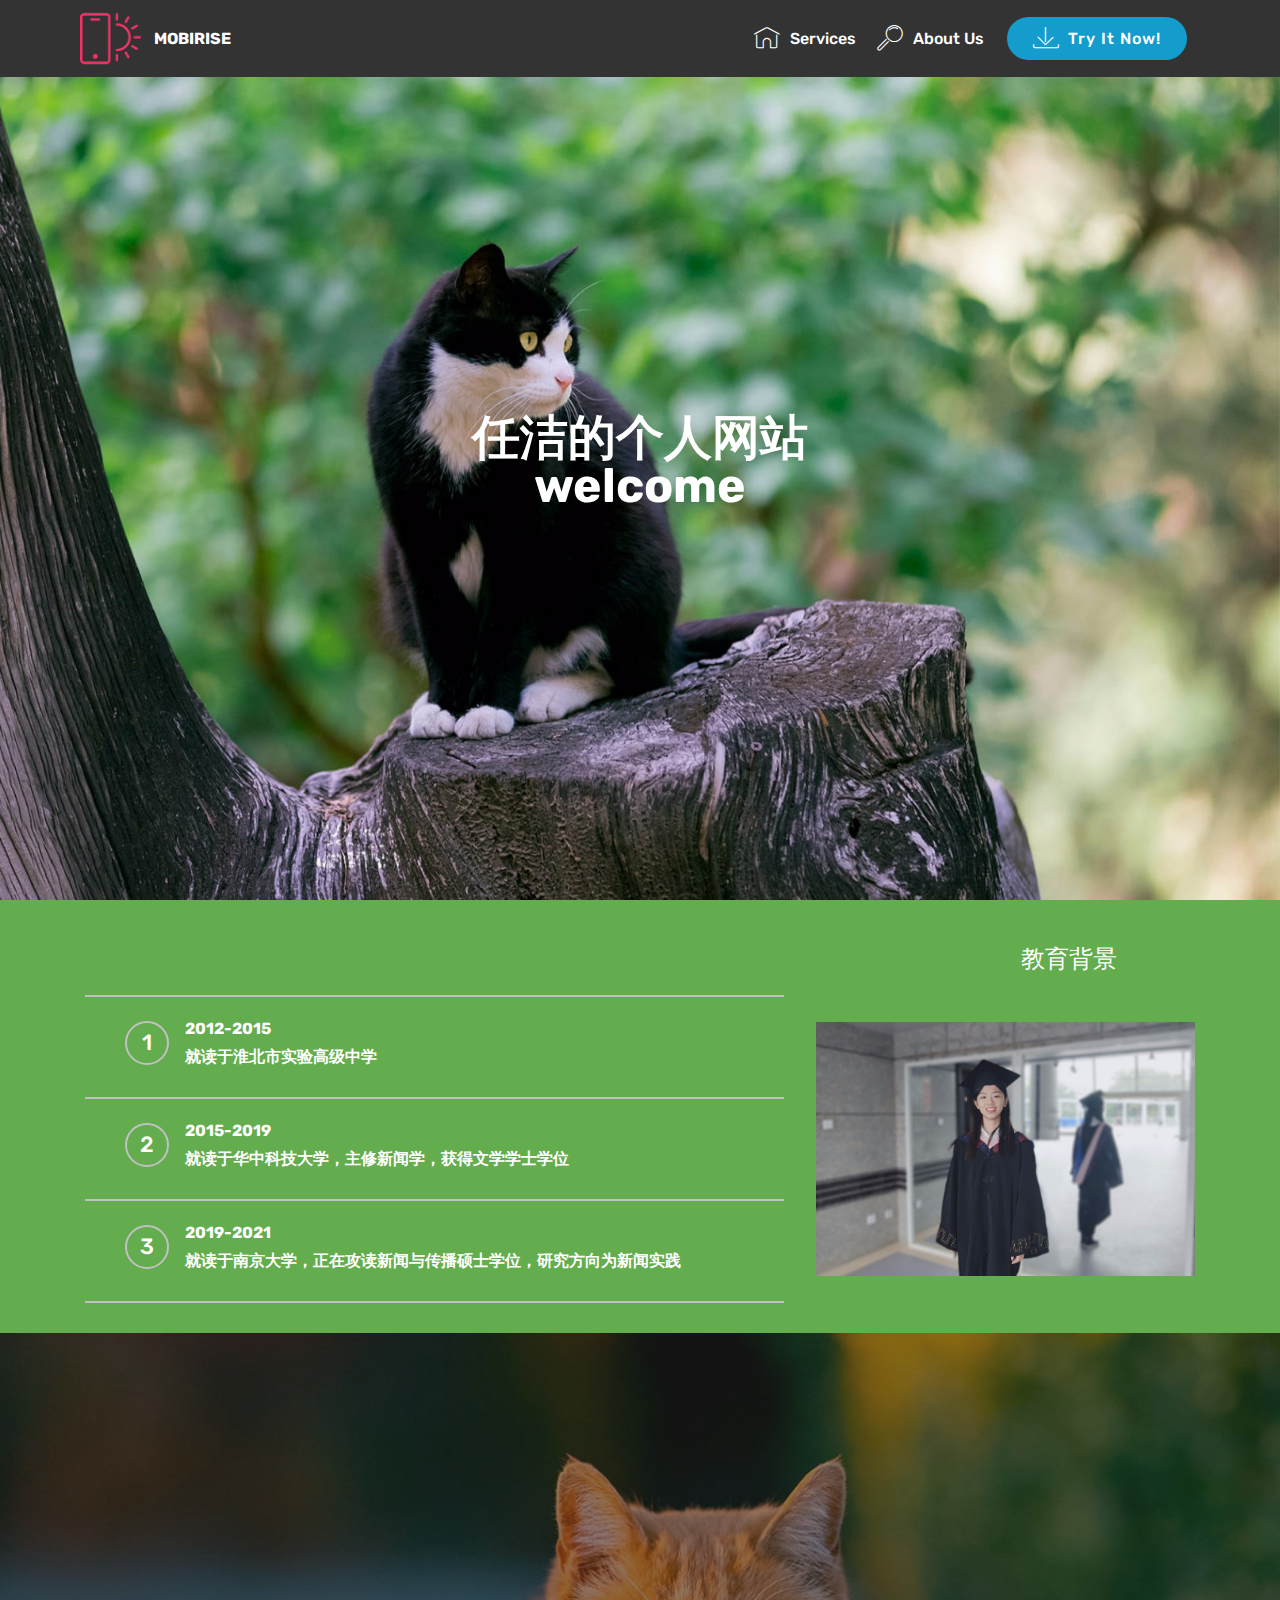
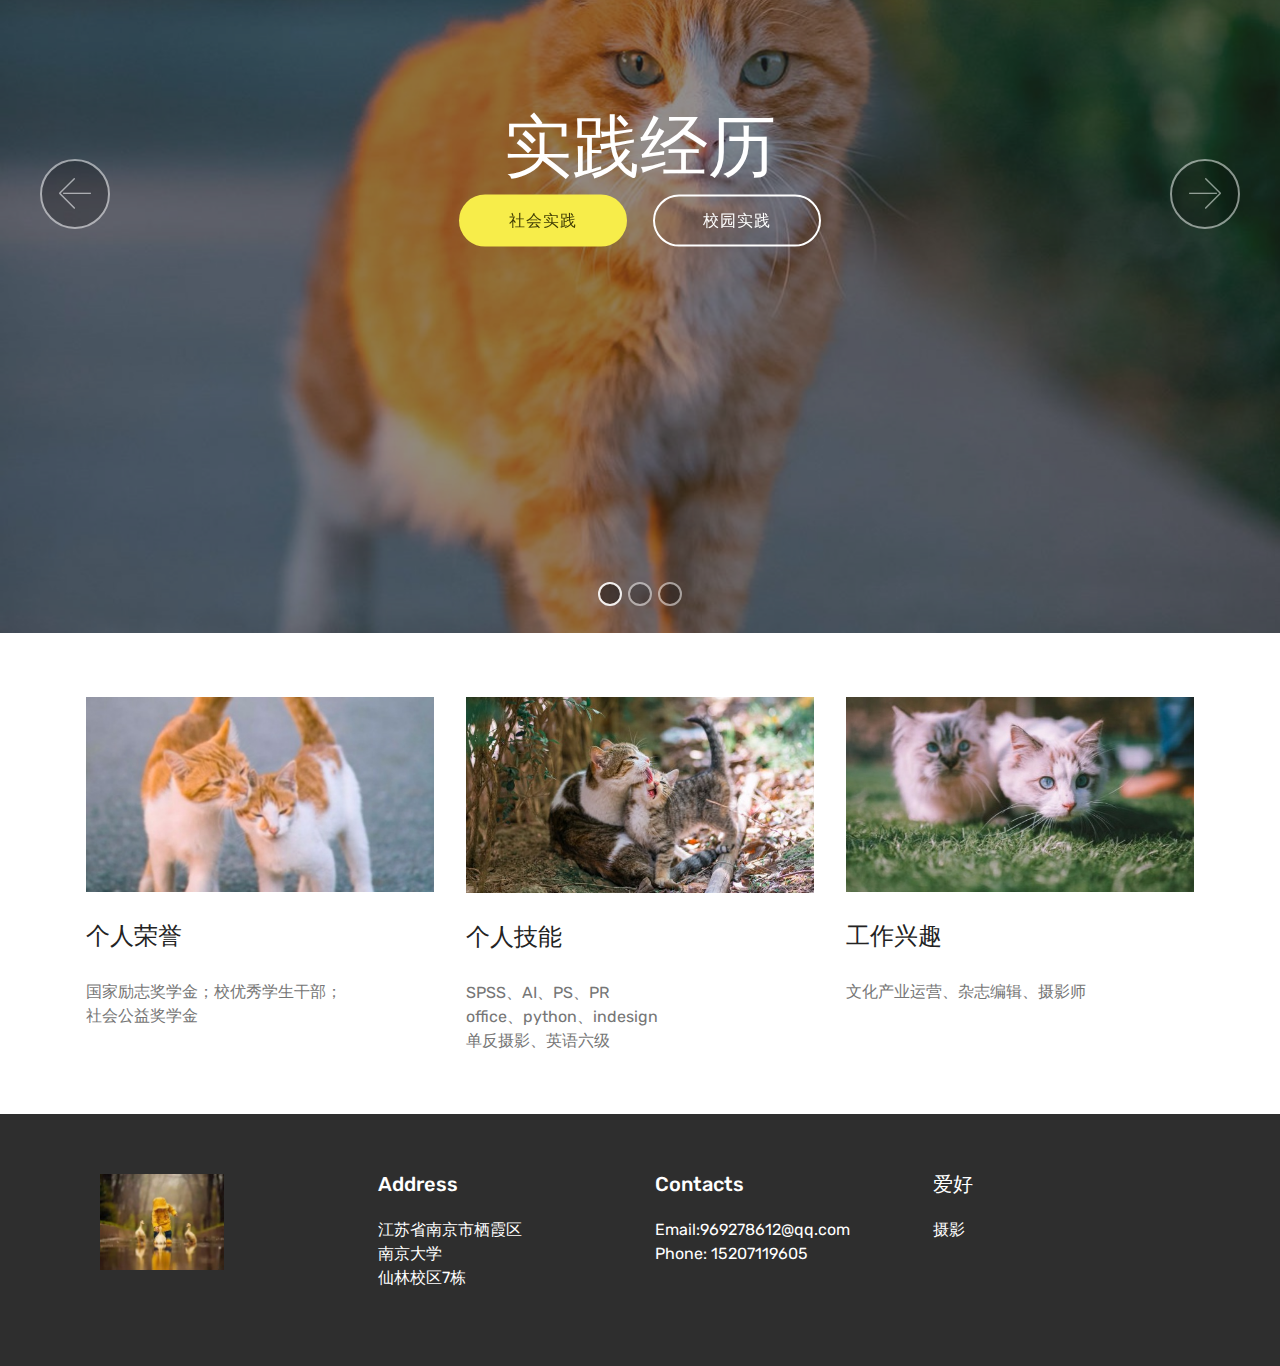
==== index.html @ 3ff12ca8 "create github pages" ====
<!DOCTYPE html>
<html  >
<head>
  <!-- Site made with Mobirise Website Builder v4.10.15, https://mobirise.com -->
  <meta charset="UTF-8">
  <meta http-equiv="X-UA-Compatible" content="IE=edge">
  <meta name="generator" content="Mobirise v4.10.15, mobirise.com">
  <meta name="viewport" content="width=device-width, initial-scale=1, minimum-scale=1">
  <link rel="shortcut icon" href="assets/images/logo2.png" type="image/x-icon">
  <meta name="description" content="">
  
  <title>Home</title>
  <link rel="stylesheet" href="assets/web/assets/mobirise-icons/mobirise-icons.css">
  <link rel="stylesheet" href="assets/bootstrap/css/bootstrap.min.css">
  <link rel="stylesheet" href="assets/bootstrap/css/bootstrap-grid.min.css">
  <link rel="stylesheet" href="assets/bootstrap/css/bootstrap-reboot.min.css">
  <link rel="stylesheet" href="assets/socicon/css/styles.css">
  <link rel="stylesheet" href="assets/dropdown/css/style.css">
  <link rel="stylesheet" href="assets/tether/tether.min.css">
  <link rel="stylesheet" href="assets/theme/css/style.css">
  <link rel="preload" as="style" href="assets/mobirise/css/mbr-additional.css"><link rel="stylesheet" href="assets/mobirise/css/mbr-additional.css" type="text/css">
  
  
  
</head>
<body>
  <section class="menu cid-qTkzRZLJNu" once="menu" id="menu1-0">

    

    <nav class="navbar navbar-expand beta-menu navbar-dropdown align-items-center navbar-fixed-top navbar-toggleable-sm">
        <button class="navbar-toggler navbar-toggler-right" type="button" data-toggle="collapse" data-target="#navbarSupportedContent" aria-controls="navbarSupportedContent" aria-expanded="false" aria-label="Toggle navigation">
            <div class="hamburger">
                <span></span>
                <span></span>
                <span></span>
                <span></span>
            </div>
        </button>
        <div class="menu-logo">
            <div class="navbar-brand">
                <span class="navbar-logo">
                    <a href="https://mobirise.com">
                         <img src="assets/images/logo2.png" alt="Mobirise" style="height: 3.8rem;">
                    </a>
                </span>
                <span class="navbar-caption-wrap">
                    <a class="navbar-caption text-white display-4" href="https://mobirise.com">
                        MOBIRISE
                    </a>
                </span>
            </div>
        </div>
        <div class="collapse navbar-collapse" id="navbarSupportedContent">
            <ul class="navbar-nav nav-dropdown" data-app-modern-menu="true">
                <li class="nav-item">
                    <a class="nav-link link text-white display-4" href="https://mobirise.com">
                        <span class="mbri-home mbr-iconfont mbr-iconfont-btn"></span>
                        Services
                    </a>
                </li>
                <li class="nav-item">
                    <a class="nav-link link text-white display-4" href="https://mobirise.com">
                        <span class="mbri-search mbr-iconfont mbr-iconfont-btn"></span>
                        About Us
                    </a>
                </li>
            </ul>
            <div class="navbar-buttons mbr-section-btn">
                <a class="btn btn-sm btn-primary display-4" href="https://mobirise.com">
                    <span class="mbri-save mbr-iconfont mbr-iconfont-btn "></span>
                    Try It Now!
                </a>
            </div>
        </div>
    </nav>
</section>

<section class="engine"><a href="https://mobirise.info/g">build your own website for free</a></section><section class="cid-qTkA127IK8 mbr-fullscreen mbr-parallax-background" id="header2-1">

    

    

    <div class="container align-center">
        <div class="row justify-content-md-center">
            <div class="mbr-white col-md-10">
                <h1 class="mbr-section-title mbr-bold pb-3 mbr-fonts-style display-2"><br>任洁的个人网站<br>welcome</h1>
                
                
                
            </div>
        </div>
    </div>
    
</section>

<section class="counters4 counters cid-rEnRTvcFSS" id="counters4-4">

    

    

    <div class="container pt-4 mt-2">
        <h2 class="mbr-section-title pb-3 align-center mbr-fonts-style display-5">&nbsp; &nbsp; &nbsp; &nbsp; &nbsp; &nbsp; &nbsp; &nbsp; &nbsp; &nbsp; &nbsp; &nbsp; &nbsp; &nbsp; &nbsp; &nbsp; &nbsp; &nbsp; &nbsp; &nbsp; &nbsp; &nbsp; &nbsp; &nbsp; &nbsp; &nbsp; &nbsp; &nbsp; &nbsp; &nbsp; &nbsp; &nbsp; &nbsp; &nbsp; &nbsp; &nbsp; &nbsp; &nbsp; &nbsp; &nbsp; &nbsp; &nbsp; &nbsp; &nbsp; &nbsp; &nbsp; &nbsp; &nbsp; &nbsp; &nbsp; &nbsp; &nbsp; &nbsp; &nbsp; &nbsp; &nbsp; &nbsp; &nbsp; &nbsp; &nbsp; &nbsp; &nbsp; &nbsp; &nbsp; &nbsp; &nbsp; &nbsp; &nbsp; &nbsp; &nbsp; &nbsp; &nbsp; &nbsp; &nbsp; &nbsp; &nbsp; &nbsp; &nbsp; 教育背景</h2>
        
        <div class="media-container-row">
            <div class="media-block m-auto" style="width: 37%;">
                <div class="mbr-figure">
                    <img src="assets/images/21-mh1561006282373-1024x768.jpeg" alt="" title="">
                </div>
            </div>
            <div class="cards-block">
                <div class="cards-container">
                    <div class="card px-3 align-left col-12">
                        <div class="panel-item p-4 d-flex align-items-start">
                            <div class="card-img pr-3">
                                <h3 class="img-text d-flex align-items-center justify-content-center">
                                    1
                                </h3>
                            </div>
                            <div class="card-text">
                                <h4 class="mbr-content-title mbr-bold mbr-fonts-style display-7">2012-2015</h4>
                                <p class="mbr-content-text mbr-fonts-style display-7"><strong>就读于淮北市实验高级中学</strong></p>
                            </div>
                        </div>
                    </div>
                    <div class="card px-3 align-left col-12">
                        <div class="panel-item p-4 d-flex align-items-start">
                            <div class="card-img pr-3">
                                <h3 class="img-text d-flex align-items-center justify-content-center">
                                    2
                                </h3>
                            </div>
                            <div class="card-text">
                                <h4 class="mbr-content-title mbr-bold mbr-fonts-style display-7">2015-2019</h4>
                                <p class="mbr-content-text mbr-fonts-style display-7"><strong>
                                    就读于华中科技大学，主修新闻学，获得文学学士学位</strong></p>
                            </div>
                        </div>
                    </div>
                    <div class="card px-3 align-left col-12">
                        <div class="panel-item p-4 d-flex align-items-start">
                            <div class="card-img pr-3">
                                <h3 class="img-text d-flex align-items-center justify-content-center">
                                    3
                                </h3>
                            </div>
                            <div class="card-text">
                                <h4 class="mbr-content-title mbr-bold mbr-fonts-style display-7">2019-2021</h4>
                                <p class="mbr-content-text mbr-fonts-style display-7"><strong>
                                        就读于南京大学，正在攻读新闻与传播硕士学位，研究方向为新闻实践</strong></p>
                            </div>
                        </div>
                    </div>
                    
                </div>
            </div>
        </div>
    </div>
</section>

<section class="carousel slide cid-rEnNmaTRHj" data-interval="false" id="slider1-3">

    

    <div class="full-screen"><div class="mbr-slider slide carousel" data-pause="true" data-keyboard="false" data-ride="false" data-interval="false"><ol class="carousel-indicators"><li data-app-prevent-settings="" data-target="#slider1-3" class=" active" data-slide-to="0"></li><li data-app-prevent-settings="" data-target="#slider1-3" data-slide-to="1"></li><li data-app-prevent-settings="" data-target="#slider1-3" data-slide-to="2"></li></ol><div class="carousel-inner" role="listbox"><div class="carousel-item slider-fullscreen-image active" data-bg-video-slide="false" style="background-image: url(assets/images/img-9ba51790e6d81f8f0d74e021c4001ad1-1280x1920.jpeg);"><div class="container container-slide"><div class="image_wrapper"><div class="mbr-overlay" style="opacity: 0.5; background-color: rgb(35, 35, 35);"></div><img src="assets/images/img-9ba51790e6d81f8f0d74e021c4001ad1-1280x1920.jpeg"><div class="carousel-caption justify-content-center"><div class="col-10 align-center"><h2 class="mbr-fonts-style display-1">实践经历</h2><div class="mbr-section-btn" buttons="0"> <a class="btn btn-success display-4" href="https://mobirise.com">社会实践</a> <a class="btn  btn-white-outline display-4" href="https://mobirise.com">校园实践</a></div></div></div></div></div></div><div class="carousel-item slider-fullscreen-image" data-bg-video-slide="false" style="background-image: url(assets/images/img-e0f1ccff5193c73cade671676b21ec85-1280x1920.jpeg);"><div class="container container-slide"><div class="image_wrapper"><div class="mbr-overlay" style="opacity: 0.3;"></div><img src="assets/images/img-e0f1ccff5193c73cade671676b21ec85-1280x1920.jpeg"><div class="carousel-caption justify-content-center"><div class="col-10 align-left"><h2 class="mbr-fonts-style display-2">社会实践<br><br></h2><p class="lead mbr-text mbr-fonts-style display-5">1.腾讯新闻 热点运营实习生
<br> 工作内容：新闻分发、编辑；微信看一看热点话题运营；微信搜一搜热词运营；热点新闻监控，与合作媒体对接新闻资讯<br><br>2.阿里巴巴 优酷内容运营实习生
<br>工作内容：淘宝号视频内容编辑、分发；支付宝生活号优酷会员内容运营&nbsp;<br><br>3.淮北电视台新闻栏目《直播淮北》实习记者
<br> 工作内容：民生类电视新闻采访、写作、剪辑</p></div></div></div></div></div><div class="carousel-item slider-fullscreen-image" data-bg-video-slide="false" style="background-image: url(assets/images/img-20190929-234305-1080x1149.jpeg);"><div class="container container-slide"><div class="image_wrapper"><div class="mbr-overlay"></div><img src="assets/images/img-20190929-234305-1080x1149.jpeg"><div class="carousel-caption justify-content-center"><div class="col-10 align-left"><h2 class="mbr-fonts-style display-2">校园实践<br><br></h2><p class="lead mbr-text mbr-fonts-style display-5">1.创立滋农春天协会
<br>对接校内志愿活动与乡村资源，组织乡村生态游活动，帮助贫困乡村进行农产品销售
<br>
<br>2.参加大学生创新创业项目
<br>申报创新项目《保健品销售策略及中老年人媒介素养之探讨》
<br>
<br>3.笛箫协会宣传部
<br>任部长一职，参与多场音乐会组织、策划、宣传；负责笛箫协会官方公众号、QQ号运营</p></div></div></div></div></div></div><a data-app-prevent-settings="" class="carousel-control carousel-control-prev" role="button" data-slide="prev" href="#slider1-3"><span aria-hidden="true" class="mbri-left mbr-iconfont"></span><span class="sr-only">Previous</span></a><a data-app-prevent-settings="" class="carousel-control carousel-control-next" role="button" data-slide="next" href="#slider1-3"><span aria-hidden="true" class="mbri-right mbr-iconfont"></span><span class="sr-only">Next</span></a></div></div>

</section>

<section class="services1 cid-rEnZLCrXdR" id="services1-7">
    <!---->
    
    <!---->
    <!--Overlay-->
    
    <!--Container-->
    <div class="container">
        <div class="row justify-content-center">
            <!--Titles-->
            <div class="title pb-5 col-12">
                
                
            </div>
            <!--Card-1-->
            <div class="card col-12 col-md-6 p-3 col-lg-4">
                <div class="card-wrapper">
                    <div class="card-img">
                        <img src="assets/images/1569727622896-4-696x1044.jpeg" alt="Mobirise" title="">
                    </div>
                    <div class="card-box">
                        <h4 class="card-title mbr-fonts-style display-5">
                            个人荣誉</h4>
                        <p class="mbr-text mbr-fonts-style display-7">
                            国家励志奖学金；校优秀学生干部；<br>社会公益奖学金</p>
                        <!--Btn-->
                        
                    </div>
                </div>
            </div>
            <!--Card-2-->
            <div class="card col-12 col-md-6 p-3 col-lg-4">
                <div class="card-wrapper">
                    <div class="card-img">
                        <img src="assets/images/img-788814ff1a86b74972c815ac529ef4ee-1-696x464.jpeg" alt="Mobirise" title="">
                    </div>
                    <div class="card-box">
                        <h4 class="card-title mbr-fonts-style display-5">
                            个人技能</h4>
                        <p class="mbr-text mbr-fonts-style display-7">
                            SPSS、AI、PS、PR&nbsp;<br>office、python、indesign<br>单反摄影、英语六级</p>
                        <!--Btn-->
                        
                    </div>
                </div>
            </div>
            <!--Card-3-->
            <div class="card col-12 col-md-6 p-3 col-lg-4 last-child">
                <div class="card-wrapper">
                    <div class="card-img">
                        <img src="assets/images/img-3bd8dca2eb2e4397e200da9d74c5fcba-1-696x464.jpeg" alt="Mobirise" title="">
                    </div>
                    <div class="card-box">
                        <h4 class="card-title mbr-fonts-style display-5">
                            工作兴趣</h4>
                        <p class="mbr-text mbr-fonts-style display-7">文化产业运营、杂志编辑、摄影师<br><br><br></p>
                        <!--Btn-->
                        
                    </div>
                </div>
            </div>
            <!--Card-4-->
            
        </div>
    </div>
</section>

<section class="cid-qTkAaeaxX5" id="footer1-2">

    

    

    <div class="container">
        <div class="media-container-row content text-white">
            <div class="col-12 col-md-3">
                <div class="media-wrap">
                    <a href="https://mobirise.com/">
                        <img src="assets/images/1570168401750-252x303.jpeg" alt="Mobirise" title="">
                    </a>
                </div>
            </div>
            <div class="col-12 col-md-3 mbr-fonts-style display-7">
                <h5 class="pb-3">
                    Address
                </h5>
                <p class="mbr-text">江苏省南京市栖霞区<br>南京大学<br>仙林校区7栋</p>
            </div>
            <div class="col-12 col-md-3 mbr-fonts-style display-7">
                <h5 class="pb-3">
                    Contacts
                </h5>
                <p class="mbr-text">
                    Email:969278612@qq.com
                    <br>Phone: 15207119605 &nbsp; &nbsp; &nbsp; &nbsp; &nbsp; &nbsp; &nbsp; &nbsp; &nbsp; &nbsp;<br><br></p>
            </div>
            <div class="col-12 col-md-3 mbr-fonts-style display-7">
                <h5 class="pb-3">
                    爱好</h5>
                <p class="mbr-text">摄影<br><br></p>
            </div>
        </div>
        
    </div>
</section>


  <script src="assets/web/assets/jquery/jquery.min.js"></script>
  <script src="assets/popper/popper.min.js"></script>
  <script src="assets/bootstrap/js/bootstrap.min.js"></script>
  <script src="assets/smoothscroll/smooth-scroll.js"></script>
  <script src="assets/dropdown/js/nav-dropdown.js"></script>
  <script src="assets/dropdown/js/navbar-dropdown.js"></script>
  <script src="assets/touchswipe/jquery.touch-swipe.min.js"></script>
  <script src="assets/tether/tether.min.js"></script>
  <script src="assets/viewportchecker/jquery.viewportchecker.js"></script>
  <script src="assets/ytplayer/jquery.mb.ytplayer.min.js"></script>
  <script src="assets/vimeoplayer/jquery.mb.vimeo_player.js"></script>
  <script src="assets/bootstrapcarouselswipe/bootstrap-carousel-swipe.js"></script>
  <script src="assets/parallax/jarallax.min.js"></script>
  <script src="assets/theme/js/script.js"></script>
  <script src="assets/slidervideo/script.js"></script>
  
  
</body>
</html>
---- assets/web/assets/mobirise-icons/mobirise-icons.css ----
@font-face {
  font-family: 'MobiriseIcons';
  src:  url('mobirise-icons.eot?spat4u');
  src:  url('mobirise-icons.eot?spat4u#iefix') format('embedded-opentype'),
    url('mobirise-icons.ttf?spat4u') format('truetype'),
    url('mobirise-icons.woff?spat4u') format('woff'),
    url('mobirise-icons.svg?spat4u#MobiriseIcons') format('svg');
  font-weight: normal;
  font-style: normal;
  font-display: swap;
}

[class^="mbri-"], [class*=" mbri-"] {
  /* use !important to prevent issues with browser extensions that change fonts */
  font-family: MobiriseIcons !important;
  speak: none;
  font-style: normal;
  font-weight: normal;
  font-variant: normal;
  text-transform: none;
  line-height: 1;

  /* Better Font Rendering =========== */
  -webkit-font-smoothing: antialiased;
  -moz-osx-font-smoothing: grayscale;
}

.mbri-add-submenu:before {
  content: "\e900";
}
.mbri-alert:before {
  content: "\e901";
}
.mbri-align-center:before {
  content: "\e902";
}
.mbri-align-justify:before {
  content: "\e903";
}
.mbri-align-left:before {
  content: "\e904";
}
.mbri-align-right:before {
  content: "\e905";
}
.mbri-android:before {
  content: "\e906";
}
.mbri-apple:before {
  content: "\e907";
}
.mbri-arrow-down:before {
  content: "\e908";
}
.mbri-arrow-next:before {
  content: "\e909";
}
.mbri-arrow-prev:before {
  content: "\e90a";
}
.mbri-arrow-up:before {
  content: "\e90b";
}
.mbri-bold:before {
  content: "\e90c";
}
.mbri-bookmark:before {
  content: "\e90d";
}
.mbri-bootstrap:before {
  content: "\e90e";
}
.mbri-briefcase:before {
  content: "\e90f";
}
.mbri-browse:before {
  content: "\e910";
}
.mbri-bulleted-list:before {
  content: "\e911";
}
.mbri-calendar:before {
  content: "\e912";
}
.mbri-camera:before {
  content: "\e913";
}
.mbri-cart-add:before {
  content: "\e914";
}
.mbri-cart-full:before {
  content: "\e915";
}
.mbri-cash:before {
  content: "\e916";
}
.mbri-change-style:before {
  content: "\e917";
}
.mbri-chat:before {
  content: "\e918";
}
.mbri-clock:before {
  content: "\e919";
}
.mbri-close:before {
  content: "\e91a";
}
.mbri-cloud:before {
  content: "\e91b";
}
.mbri-code:before {
  content: "\e91c";
}
.mbri-contact-form:before {
  content: "\e91d";
}
.mbri-credit-card:before {
  content: "\e91e";
}
.mbri-cursor-click:before {
  content: "\e91f";
}
.mbri-cust-feedback:before {
  content: "\e920";
}
.mbri-database:before {
  content: "\e921";
}
.mbri-delivery:before {
  content: "\e922";
}
.mbri-desktop:before {
  content: "\e923";
}
.mbri-devices:before {
  content: "\e924";
}
.mbri-down:before {
  content: "\e925";
}
.mbri-download:before {
  content: "\e989";
}
.mbri-drag-n-drop:before {
  content: "\e927";
}
.mbri-drag-n-drop2:before {
  content: "\e928";
}
.mbri-edit:before {
  content: "\e929";
}
.mbri-edit2:before {
  content: "\e92a";
}
.mbri-error:before {
  content: "\e92b";
}
.mbri-extension:before {
  content: "\e92c";
}
.mbri-features:before {
  content: "\e92d";
}
.mbri-file:before {
  content: "\e92e";
}
.mbri-flag:before {
  content: "\e92f";
}
.mbri-folder:before {
  content: "\e930";
}
.mbri-gift:before {
  content: "\e931";
}
.mbri-github:before {
  content: "\e932";
}
.mbri-globe:before {
  content: "\e933";
}
.mbri-globe-2:before {
  content: "\e934";
}
.mbri-growing-chart:before {
  content: "\e935";
}
.mbri-hearth:before {
  content: "\e936";
}
.mbri-help:before {
  content: "\e937";
}
.mbri-home:before {
  content: "\e938";
}
.mbri-hot-cup:before {
  content: "\e939";
}
.mbri-idea:before {
  content: "\e93a";
}
.mbri-image-gallery:before {
  content: "\e93b";
}
.mbri-image-slider:before {
  content: "\e93c";
}
.mbri-info:before {
  content: "\e93d";
}
.mbri-italic:before {
  content: "\e93e";
}
.mbri-key:before {
  content: "\e93f";
}
.mbri-laptop:before {
  content: "\e940";
}
.mbri-layers:before {
  content: "\e941";
}
.mbri-left-right:before {
  content: "\e942";
}
.mbri-left:before {
  content: "\e943";
}
.mbri-letter:before {
  content: "\e944";
}
.mbri-like:before {
  content: "\e945";
}
.mbri-link:before {
  content: "\e946";
}
.mbri-lock:before {
  content: "\e947";
}
.mbri-login:before {
  content: "\e948";
}
.mbri-logout:before {
  content: "\e949";
}
.mbri-magic-stick:before {
  content: "\e94a";
}
.mbri-map-pin:before {
  content: "\e94b";
}
.mbri-menu:before {
  content: "\e94c";
}
.mbri-mobile:before {
  content: "\e94d";
}
.mbri-mobile2:before {
  content: "\e94e";
}
.mbri-mobirise:before {
  content: "\e94f";
}
.mbri-more-horizontal:before {
  content: "\e950";
}
.mbri-more-vertical:before {
  content: "\e951";
}
.mbri-music:before {
  content: "\e952";
}
.mbri-new-file:before {
  content: "\e953";
}
.mbri-numbered-list:before {
  content: "\e954";
}
.mbri-opened-folder:before {
  content: "\e955";
}
.mbri-pages:before {
  content: "\e956";
}
.mbri-paper-plane:before {
  content: "\e957";
}
.mbri-paperclip:before {
  content: "\e958";
}
.mbri-photo:before {
  content: "\e959";
}
.mbri-photos:before {
  content: "\e95a";
}
.mbri-pin:before {
  content: "\e95b";
}
.mbri-play:before {
  content: "\e95c";
}
.mbri-plus:before {
  content: "\e95d";
}
.mbri-preview:before {
  content: "\e95e";
}
.mbri-print:before {
  content: "\e95f";
}
.mbri-protect:before {
  content: "\e960";
}
.mbri-question:before {
  content: "\e961";
}
.mbri-quote-left:before {
  content: "\e962";
}
.mbri-quote-right:before {
  content: "\e963";
}
.mbri-refresh:before {
  content: "\e964";
}
.mbri-responsive:before {
  content: "\e965";
}
.mbri-right:before {
  content: "\e966";
}
.mbri-rocket:before {
  content: "\e967";
}
.mbri-sad-face:before {
  content: "\e968";
}
.mbri-sale:before {
  content: "\e969";
}
.mbri-save:before {
  content: "\e96a";
}
.mbri-search:before {
  content: "\e96b";
}
.mbri-setting:before {
  content: "\e96c";
}
.mbri-setting2:before {
  content: "\e96d";
}
.mbri-setting3:before {
  content: "\e96e";
}
.mbri-share:before {
  content: "\e96f";
}
.mbri-shopping-bag:before {
  content: "\e970";
}
.mbri-shopping-basket:before {
  content: "\e971";
}
.mbri-shopping-cart:before {
  content: "\e972";
}
.mbri-sites:before {
  content: "\e973";
}
.mbri-smile-face:before {
  content: "\e974";
}
.mbri-speed:before {
  content: "\e975";
}
.mbri-star:before {
  content: "\e976";
}
.mbri-success:before {
  content: "\e977";
}
.mbri-sun:before {
  content: "\e978";
}
.mbri-sun2:before {
  content: "\e979";
}
.mbri-tablet:before {
  content: "\e97a";
}
.mbri-tablet-vertical:before {
  content: "\e97b";
}
.mbri-target:before {
  content: "\e97c";
}
.mbri-timer:before {
  content: "\e97d";
}
.mbri-to-ftp:before {
  content: "\e97e";
}
.mbri-to-local-drive:before {
  content: "\e97f";
}
.mbri-touch-swipe:before {
  content: "\e980";
}
.mbri-touch:before {
  content: "\e981";
}
.mbri-trash:before {
  content: "\e982";
}
.mbri-underline:before {
  content: "\e983";
}
.mbri-unlink:before {
  content: "\e984";
}
.mbri-unlock:before {
  content: "\e985";
}
.mbri-up-down:before {
  content: "\e986";
}
.mbri-up:before {
  content: "\e987";
}
.mbri-update:before {
  content: "\e988";
}
.mbri-upload:before {
 content: "\e926"; 
}
.mbri-user:before {
  content: "\e98a";
}
.mbri-user2:before {
  content: "\e98b";
}
.mbri-users:before {
  content: "\e98c";
}
.mbri-video:before {
  content: "\e98d";
}
.mbri-video-play:before {
  content: "\e98e";
}
.mbri-watch:before {
  content: "\e98f";
}
.mbri-website-theme:before {
  content: "\e990";
}
.mbri-wifi:before {
  content: "\e991";
}
.mbri-windows:before {
  content: "\e992";
}
.mbri-zoom-out:before {
  content: "\e993";
}
.mbri-redo:before {
  content: "\e994";
}
.mbri-undo:before {
  content: "\e995";
}
---- assets/socicon/css/styles.css ----
@charset "UTF-8";

@font-face {
  font-family: "socicon";
  src:url("../fonts/socicon.eot");
  src:url("../fonts/socicon.eot?#iefix") format("embedded-opentype"),
    url("../fonts/socicon.woff") format("woff"),
    url("../fonts/socicon.ttf") format("truetype"),
    url("../fonts/socicon.svg#socicon") format("svg");
  font-weight: normal;
  font-style: normal;
  font-display:swap;
}

[data-icon]:before {
  font-family: "socicon" !important;
  content: attr(data-icon);
  font-style: normal !important;
  font-weight: normal !important;
  font-variant: normal !important;
  text-transform: none !important;
  speak: none;
  line-height: 1;
  -webkit-font-smoothing: antialiased;
  -moz-osx-font-smoothing: grayscale;
}

[class^="socicon-"]:before,
[class*=" socicon-"]:before {
  font-family: "socicon" !important;
  font-style: normal !important;
  font-weight: normal !important;
  font-variant: normal !important;
  text-transform: none !important;
  speak: none;
  line-height: 1;
  -webkit-font-smoothing: antialiased;
  -moz-osx-font-smoothing: grayscale;
}

.socicon-modelmayhem:before {
  content: "\e000";
}
.socicon-mixcloud:before {
  content: "\e001";
}
.socicon-drupal:before {
  content: "\e002";
}
.socicon-swarm:before {
  content: "\e003";
}
.socicon-istock:before {
  content: "\e004";
}
.socicon-yammer:before {
  content: "\e005";
}
.socicon-ello:before {
  content: "\e006";
}
.socicon-stackoverflow:before {
  content: "\e007";
}
.socicon-persona:before {
  content: "\e008";
}
.socicon-triplej:before {
  content: "\e009";
}
.socicon-houzz:before {
  content: "\e00a";
}
.socicon-rss:before {
  content: "\e00b";
}
.socicon-paypal:before {
  content: "\e00c";
}
.socicon-odnoklassniki:before {
  content: "\e00d";
}
.socicon-airbnb:before {
  content: "\e00e";
}
.socicon-periscope:before {
  content: "\e00f";
}
.socicon-outlook:before {
  content: "\e010";
}
.socicon-coderwall:before {
  content: "\e011";
}
.socicon-tripadvisor:before {
  content: "\e012";
}
.socicon-appnet:before {
  content: "\e013";
}
.socicon-goodreads:before {
  content: "\e014";
}
.socicon-tripit:before {
  content: "\e015";
}
.socicon-lanyrd:before {
  content: "\e016";
}
.socicon-slideshare:before {
  content: "\e017";
}
.socicon-buffer:before {
  content: "\e018";
}
.socicon-disqus:before {
  content: "\e019";
}
.socicon-vkontakte:before {
  content: "\e01a";
}
.socicon-whatsapp:before {
  content: "\e01b";
}
.socicon-patreon:before {
  content: "\e01c";
}
.socicon-storehouse:before {
  content: "\e01d";
}
.socicon-pocket:before {
  content: "\e01e";
}
.socicon-mail:before {
  content: "\e01f";
}
.socicon-blogger:before {
  content: "\e020";
}
.socicon-technorati:before {
  content: "\e021";
}
.socicon-reddit:before {
  content: "\e022";
}
.socicon-dribbble:before {
  content: "\e023";
}
.socicon-stumbleupon:before {
  content: "\e024";
}
.socicon-digg:before {
  content: "\e025";
}
.socicon-envato:before {
  content: "\e026";
}
.socicon-behance:before {
  content: "\e027";
}
.socicon-delicious:before {
  content: "\e028";
}
.socicon-deviantart:before {
  content: "\e029";
}
.socicon-forrst:before {
  content: "\e02a";
}
.socicon-play:before {
  content: "\e02b";
}
.socicon-zerply:before {
  content: "\e02c";
}
.socicon-wikipedia:before {
  content: "\e02d";
}
.socicon-apple:before {
  content: "\e02e";
}
.socicon-flattr:before {
  content: "\e02f";
}
.socicon-github:before {
  content: "\e030";
}
.socicon-renren:before {
  content: "\e031";
}
.socicon-friendfeed:before {
  content: "\e032";
}
.socicon-newsvine:before {
  content: "\e033";
}
.socicon-identica:before {
  content: "\e034";
}
.socicon-bebo:before {
  content: "\e035";
}
.socicon-zynga:before {
  content: "\e036";
}
.socicon-steam:before {
  content: "\e037";
}
.socicon-xbox:before {
  content: "\e038";
}
.socicon-windows:before {
  content: "\e039";
}
.socicon-qq:before {
  content: "\e03a";
}
.socicon-douban:before {
  content: "\e03b";
}
.socicon-meetup:before {
  content: "\e03c";
}
.socicon-playstation:before {
  content: "\e03d";
}
.socicon-android:before {
  content: "\e03e";
}
.socicon-snapchat:before {
  content: "\e03f";
}
.socicon-twitter:before {
  content: "\e040";
}
.socicon-facebook:before {
  content: "\e041";
}
.socicon-googleplus:before {
  content: "\e042";
}
.socicon-pinterest:before {
  content: "\e043";
}
.socicon-foursquare:before {
  content: "\e044";
}
.socicon-yahoo:before {
  content: "\e045";
}
.socicon-skype:before {
  content: "\e046";
}
.socicon-yelp:before {
  content: "\e047";
}
.socicon-feedburner:before {
  content: "\e048";
}
.socicon-linkedin:before {
  content: "\e049";
}
.socicon-viadeo:before {
  content: "\e04a";
}
.socicon-xing:before {
  content: "\e04b";
}
.socicon-myspace:before {
  content: "\e04c";
}
.socicon-soundcloud:before {
  content: "\e04d";
}
.socicon-spotify:before {
  content: "\e04e";
}
.socicon-grooveshark:before {
  content: "\e04f";
}
.socicon-lastfm:before {
  content: "\e050";
}
.socicon-youtube:before {
  content: "\e051";
}
.socicon-vimeo:before {
  content: "\e052";
}
.socicon-dailymotion:before {
  content: "\e053";
}
.socicon-vine:before {
  content: "\e054";
}
.socicon-flickr:before {
  content: "\e055";
}
.socicon-500px:before {
  content: "\e056";
}
.socicon-wordpress:before {
  content: "\e058";
}
.socicon-tumblr:before {
  content: "\e059";
}
.socicon-twitch:before {
  content: "\e05a";
}
.socicon-8tracks:before {
  content: "\e05b";
}
.socicon-amazon:before {
  content: "\e05c";
}
.socicon-icq:before {
  content: "\e05d";
}
.socicon-smugmug:before {
  content: "\e05e";
}
.socicon-ravelry:before {
  content: "\e05f";
}
.socicon-weibo:before {
  content: "\e060";
}
.socicon-baidu:before {
  content: "\e061";
}
.socicon-angellist:before {
  content: "\e062";
}
.socicon-ebay:before {
  content: "\e063";
}
.socicon-imdb:before {
  content: "\e064";
}
.socicon-stayfriends:before {
  content: "\e065";
}
.socicon-residentadvisor:before {
  content: "\e066";
}
.socicon-google:before {
  content: "\e067";
}
.socicon-yandex:before {
  content: "\e068";
}
.socicon-sharethis:before {
  content: "\e069";
}
.socicon-bandcamp:before {
  content: "\e06a";
}
.socicon-itunes:before {
  content: "\e06b";
}
.socicon-deezer:before {
  content: "\e06c";
}
.socicon-telegram:before {
  content: "\e06e";
}
.socicon-openid:before {
  content: "\e06f";
}
.socicon-amplement:before {
  content: "\e070";
}
.socicon-viber:before {
  content: "\e071";
}
.socicon-zomato:before {
  content: "\e072";
}
.socicon-draugiem:before {
  content: "\e074";
}
.socicon-endomodo:before {
  content: "\e075";
}
.socicon-filmweb:before {
  content: "\e076";
}
.socicon-stackexchange:before {
  content: "\e077";
}
.socicon-wykop:before {
  content: "\e078";
}
.socicon-teamspeak:before {
  content: "\e079";
}
.socicon-teamviewer:before {
  content: "\e07a";
}
.socicon-ventrilo:before {
  content: "\e07b";
}
.socicon-younow:before {
  content: "\e07c";
}
.socicon-raidcall:before {
  content: "\e07d";
}
.socicon-mumble:before {
  content: "\e07e";
}
.socicon-medium:before {
  content: "\e06d";
}
.socicon-bebee:before {
  content: "\e07f";
}
.socicon-hitbox:before {
  content: "\e080";
}
.socicon-reverbnation:before {
  content: "\e081";
}
.socicon-formulr:before {
  content: "\e082";
}
.socicon-instagram:before {
  content: "\e057";
}
.socicon-battlenet:before {
  content: "\e083";
}
.socicon-chrome:before {
  content: "\e084";
}
.socicon-discord:before {
  content: "\e086";
}
.socicon-issuu:before {
  content: "\e087";
}
.socicon-macos:before {
  content: "\e088";
}
.socicon-firefox:before {
  content: "\e089";
}
.socicon-opera:before {
  content: "\e08d";
}
.socicon-keybase:before {
  content: "\e090";
}
.socicon-alliance:before {
  content: "\e091";
}
.socicon-livejournal:before {
  content: "\e092";
}
.socicon-googlephotos:before {
  content: "\e093";
}
.socicon-horde:before {
  content: "\e094";
}
.socicon-etsy:before {
  content: "\e095";
}
.socicon-zapier:before {
  content: "\e096";
}
.socicon-google-scholar:before {
  content: "\e097";
}
.socicon-researchgate:before {
  content: "\e098";
}
.socicon-wechat:before {
  content: "\e099";
}
.socicon-strava:before {
  content: "\e09a";
}
.socicon-line:before {
  content: "\e09b";
}
.socicon-lyft:before {
  content: "\e09c";
}
.socicon-uber:before {
  content: "\e09d";
}
.socicon-songkick:before {
  content: "\e09e";
}
.socicon-viewbug:before {
  content: "\e09f";
}
.socicon-googlegroups:before {
  content: "\e0a0";
}
.socicon-quora:before {
  content: "\e073";
}
.socicon-diablo:before {
  content: "\e085";
}
.socicon-blizzard:before {
  content: "\e0a1";
}
.socicon-hearthstone:before {
  content: "\e08b";
}
.socicon-heroes:before {
  content: "\e08a";
}
.socicon-overwatch:before {
  content: "\e08c";
}
.socicon-warcraft:before {
  content: "\e08e";
}
.socicon-starcraft:before {
  content: "\e08f";
}
.socicon-beam:before {
  content: "\e0a2";
}
.socicon-curse:before {
  content: "\e0a3";
}
.socicon-player:before {
  content: "\e0a4";
}
.socicon-streamjar:before {
  content: "\e0a5";
}
.socicon-nintendo:before {
  content: "\e0a6";
}
.socicon-hellocoton:before {
  content: "\e0a7";
}
---- assets/dropdown/css/style.css ----
.navbar-dropdown {
  left: 0;
  padding: 0;
  position: absolute;
  right: 0;
  top: 0;
  transition: all 0.45s ease;
  z-index: 1030;
  background: #282828; }
  .navbar-dropdown .navbar-logo {
    margin-right: 0.8rem;
    transition: margin 0.3s ease-in-out;
    vertical-align: middle; }
    .navbar-dropdown .navbar-logo img {
      height: 3.125rem;
      transition: all 0.3s ease-in-out; }
    .navbar-dropdown .navbar-logo.mbr-iconfont {
      font-size: 3.125rem;
      line-height: 3.125rem; }
  .navbar-dropdown .navbar-caption {
    font-weight: 700;
    white-space: normal;
    vertical-align: -4px;
    line-height: 3.125rem !important; }
    .navbar-dropdown .navbar-caption, .navbar-dropdown .navbar-caption:hover {
      color: inherit;
      text-decoration: none; }
  .navbar-dropdown .mbr-iconfont + .navbar-caption {
    vertical-align: -1px; }
  .navbar-dropdown.navbar-fixed-top {
    position: fixed; }
  .navbar-dropdown .navbar-brand span {
    vertical-align: -4px; }
  .navbar-dropdown.bg-color.transparent {
    background: none; }
  .navbar-dropdown.navbar-short .navbar-brand {
    padding: 0.625rem 0; }
    .navbar-dropdown.navbar-short .navbar-brand span {
      vertical-align: -1px; }
  .navbar-dropdown.navbar-short .navbar-caption {
    line-height: 2.375rem !important;
    vertical-align: -2px; }
  .navbar-dropdown.navbar-short .navbar-logo {
    margin-right: 0.5rem; }
    .navbar-dropdown.navbar-short .navbar-logo img {
      height: 2.375rem; }
    .navbar-dropdown.navbar-short .navbar-logo.mbr-iconfont {
      font-size: 2.375rem;
      line-height: 2.375rem; }
  .navbar-dropdown.navbar-short .mbr-table-cell {
    height: 3.625rem; }
  .navbar-dropdown .navbar-close {
    left: 0.6875rem;
    position: fixed;
    top: 0.75rem;
    z-index: 1000; }
  .navbar-dropdown .hamburger-icon {
    content: "";
    display: inline-block;
    vertical-align: middle;
    width: 16px;
    -webkit-box-shadow: 0 -6px 0 1px #282828,0 0 0 1px #282828,0 6px 0 1px #282828;
    -moz-box-shadow: 0 -6px 0 1px #282828,0 0 0 1px #282828,0 6px 0 1px #282828;
    box-shadow: 0 -6px 0 1px #282828,0 0 0 1px #282828,0 6px 0 1px #282828; }

.dropdown-menu .dropdown-toggle[data-toggle="dropdown-submenu"]::after {
  border-bottom: 0.35em solid transparent;
  border-left: 0.35em solid;
  border-right: 0;
  border-top: 0.35em solid transparent;
  margin-left: 0.3rem; }

.dropdown-menu .dropdown-item:focus {
  outline: 0; }

.nav-dropdown {
  font-size: 0.75rem;
  font-weight: 500;
  height: auto !important; }
  .nav-dropdown .nav-btn {
    padding-left: 1rem; }
  .nav-dropdown .link {
    margin: .667em 1.667em;
    font-weight: 500;
    padding: 0;
    transition: color .2s ease-in-out; }
    .nav-dropdown .link.dropdown-toggle {
      margin-right: 2.583em; }
      .nav-dropdown .link.dropdown-toggle::after {
        margin-left: .25rem;
        border-top: 0.35em solid;
        border-right: 0.35em solid transparent;
        border-left: 0.35em solid transparent;
        border-bottom: 0; }
      .nav-dropdown .link.dropdown-toggle[aria-expanded="true"] {
        margin: 0;
        padding: 0.667em 3.263em  0.667em 1.667em; }
  .nav-dropdown .link::after,
  .nav-dropdown .dropdown-item::after {
    color: inherit; }
  .nav-dropdown .btn {
    font-size: 0.75rem;
    font-weight: 700;
    letter-spacing: 0;
    margin-bottom: 0;
    padding-left: 1.25rem;
    padding-right: 1.25rem; }
  .nav-dropdown .dropdown-menu {
    border-radius: 0;
    border: 0;
    left: 0;
    margin: 0;
    padding-bottom: 1.25rem;
    padding-top: 1.25rem;
    position: relative; }
  .nav-dropdown .dropdown-submenu {
    margin-left: 0.125rem;
    top: 0; }
  .nav-dropdown .dropdown-item {
    font-weight: 500;
    line-height: 2;
    padding: 0.3846em 4.615em 0.3846em 1.5385em;
    position: relative;
    transition: color .2s ease-in-out, background-color .2s ease-in-out; }
    .nav-dropdown .dropdown-item::after {
      margin-top: -0.3077em;
      position: absolute;
      right: 1.1538em;
      top: 50%; }
    .nav-dropdown .dropdown-item:focus, .nav-dropdown .dropdown-item:hover {
      background: none; }

@media (max-width: 767px) {
  .nav-dropdown.navbar-toggleable-sm {
    bottom: 0;
    display: none;
    left: 0;
    overflow-x: hidden;
    position: fixed;
    top: 0;
    transform: translateX(-100%);
    -ms-transform: translateX(-100%);
    -webkit-transform: translateX(-100%);
    width: 18.75rem;
    z-index: 999; } }
.nav-dropdown.navbar-toggleable-xl {
  bottom: 0;
  display: none;
  left: 0;
  overflow-x: hidden;
  position: fixed;
  top: 0;
  transform: translateX(-100%);
  -ms-transform: translateX(-100%);
  -webkit-transform: translateX(-100%);
  width: 18.75rem;
  z-index: 999; }

.nav-dropdown-sm {
  display: block !important;
  overflow-x: hidden;
  overflow: auto;
  padding-top: 3.875rem; }
  .nav-dropdown-sm::after {
    content: "";
    display: block;
    height: 3rem;
    width: 100%; }
  .nav-dropdown-sm.collapse.in ~ .navbar-close {
    display: block !important; }
  .nav-dropdown-sm.collapsing, .nav-dropdown-sm.collapse.in {
    transform: translateX(0);
    -ms-transform: translateX(0);
    -webkit-transform: translateX(0);
    transition: all 0.25s ease-out;
    -webkit-transition: all 0.25s ease-out;
    background: #282828; }
  .nav-dropdown-sm.collapsing[aria-expanded="false"] {
    transform: translateX(-100%);
    -ms-transform: translateX(-100%);
    -webkit-transform: translateX(-100%); }
  .nav-dropdown-sm .nav-item {
    display: block;
    margin-left: 0 !important;
    padding-left: 0; }
  .nav-dropdown-sm .link,
  .nav-dropdown-sm .dropdown-item {
    border-top: 1px dotted rgba(255, 255, 255, 0.1);
    font-size: 0.8125rem;
    line-height: 1.6;
    margin: 0 !important;
    padding: 0.875rem 2.4rem 0.875rem 1.5625rem !important;
    position: relative;
    white-space: normal; }
    .nav-dropdown-sm .link:focus, .nav-dropdown-sm .link:hover,
    .nav-dropdown-sm .dropdown-item:focus,
    .nav-dropdown-sm .dropdown-item:hover {
      background: rgba(0, 0, 0, 0.2) !important;
      color: #c0a375; }
  .nav-dropdown-sm .nav-btn {
    position: relative;
    padding: 1.5625rem 1.5625rem 0 1.5625rem; }
    .nav-dropdown-sm .nav-btn::before {
      border-top: 1px dotted rgba(255, 255, 255, 0.1);
      content: "";
      left: 0;
      position: absolute;
      top: 0;
      width: 100%; }
    .nav-dropdown-sm .nav-btn + .nav-btn {
      padding-top: 0.625rem; }
      .nav-dropdown-sm .nav-btn + .nav-btn::before {
        display: none; }
  .nav-dropdown-sm .btn {
    padding: 0.625rem 0; }
  .nav-dropdown-sm .dropdown-toggle[data-toggle="dropdown-submenu"]::after {
    margin-left: .25rem;
    border-top: 0.35em solid;
    border-right: 0.35em solid transparent;
    border-left: 0.35em solid transparent;
    border-bottom: 0; }
  .nav-dropdown-sm .dropdown-toggle[data-toggle="dropdown-submenu"][aria-expanded="true"]::after {
    border-top: 0;
    border-right: 0.35em solid transparent;
    border-left: 0.35em solid transparent;
    border-bottom: 0.35em solid; }
  .nav-dropdown-sm .dropdown-menu {
    margin: 0;
    padding: 0;
    position: relative;
    top: 0;
    left: 0;
    width: 100%;
    border: 0;
    float: none;
    border-radius: 0;
    background: none; }
  .nav-dropdown-sm .dropdown-submenu {
    left: 100%;
    margin-left: 0.125rem;
    margin-top: -1.25rem;
    top: 0; }

.navbar-toggleable-sm .nav-dropdown .dropdown-menu {
  position: absolute; }

.navbar-toggleable-sm .nav-dropdown .dropdown-submenu {
  left: 100%;
  margin-left: 0.125rem;
  margin-top: -1.25rem;
  top: 0; }

.navbar-toggleable-sm.opened .nav-dropdown .dropdown-menu {
  position: relative; }

.navbar-toggleable-sm.opened .nav-dropdown .dropdown-submenu {
  left: 0;
  margin-left: 00rem;
  margin-top: 0rem;
  top: 0; }

.is-builder .nav-dropdown.collapsing {
  transition: none !important; }

/*# sourceMappingURL=style.css.map */
---- assets/theme/css/style.css ----
/*!
 * Mobirise v4 theme (https://mobirise.com/)
 * Copyright 2017 Mobirise
 */
section {
  background-color: #eeeeee;
}

body {
  font-style: normal;
  line-height: 1.5;
}

section,
.container,
.container-fluid {
  position: relative;
  word-wrap: break-word;
}

a.mbr-iconfont:hover {
  text-decoration: none;
}

.article .lead p,
.article .lead ul,
.article .lead ol,
.article .lead pre,
.article .lead blockquote {
  margin-bottom: 0;
}

ul,
ol,
pre,
blockquote {
  margin-bottom: 2.3125rem;
}

pre {
  background: #f4f4f4;
  padding: 10px 24px;
  white-space: pre-wrap;
}

.inactive {
  -webkit-user-select: none;
  -moz-user-select: none;
  -ms-user-select: none;
  user-select: none;
  pointer-events: none;
  -webkit-user-drag: none;
  user-drag: none;
}

.mbr-section__comments .row {
  justify-content: center;
  -webkit-justify-content: center;
}

a {
  font-style: normal;
  font-weight: 400;
  cursor: pointer;
}

a, a:hover {
  text-decoration: none;
}

figure {
  margin-bottom: 0;
}

body {
  color: #232323;
}

h1,
h2,
h3,
h4,
h5,
h6,
.h1,
.h2,
.h3,
.h4,
.h5,
.h6,
.display-1,
.display-2,
.display-3,
.display-4 {
  line-height: 1;
  word-break: break-word;
  word-wrap: break-word;
}

b,
strong {
  font-weight: bold;
}

blockquote {
  padding: 10px 0 10px 20px;
  position: relative;
  border-left: 2px solid;
  border-color: #ff3366;
}

input:-webkit-autofill, input:-webkit-autofill:hover, input:-webkit-autofill:focus, input:-webkit-autofill:active {
  transition-delay: 9999s;
  transition-property: background-color, color;
}

textarea[type='hidden'] {
  display: none;
}

body {
  position: relative;
}

section {
  background-position: 50% 50%;
  background-repeat: no-repeat;
  background-size: cover;
}

section .mbr-background-video,
section .mbr-background-video-preview {
  position: absolute;
  bottom: 0;
  left: 0;
  right: 0;
  top: 0;
}

.hidden {
  visibility: hidden;
}

.mbr-z-index20 {
  z-index: 20;
}

/*! Base colors */
.mbr-white {
  color: #ffffff;
}

.mbr-black {
  color: #000000;
}

.mbr-bg-white {
  background-color: #ffffff;
}

.mbr-bg-black {
  background-color: #000000;
}

/*! Text-aligns */
.align-left {
  text-align: left;
}

.align-center {
  text-align: center;
}

.align-right {
  text-align: right;
}

@media (max-width: 767px) {
  .align-left,
  .align-center,
  .align-right,
  .mbr-section-btn,
  .mbr-section-title {
    text-align: center;
  }
}

/*! Font-weight  */
.mbr-light {
  font-weight: 300;
}

.mbr-regular {
  font-weight: 400;
}

.mbr-semibold {
  font-weight: 500;
}

.mbr-bold {
  font-weight: 700;
}

/*! Media  */
.media-size-item {
  -webkit-flex: 1 1 auto;
  -moz-flex: 1 1 auto;
  -ms-flex: 1 1 auto;
  -o-flex: 1 1 auto;
  flex: 1 1 auto;
}

.media-content {
  -webkit-flex-basis: 100%;
  flex-basis: 100%;
}

.media-container-row {
  display: -ms-flexbox;
  display: -webkit-flex;
  display: flex;
  -webkit-flex-direction: row;
  -ms-flex-direction: row;
  flex-direction: row;
  -webkit-flex-wrap: wrap;
  -ms-flex-wrap: wrap;
  flex-wrap: wrap;
  -webkit-justify-content: center;
  -ms-flex-pack: center;
  justify-content: center;
  -webkit-align-content: center;
  -ms-flex-line-pack: center;
  align-content: center;
  -webkit-align-items: start;
  -ms-flex-align: start;
  align-items: start;
}

.media-container-row .media-size-item {
  width: 400px;
}

.media-container-column {
  display: -ms-flexbox;
  display: -webkit-flex;
  display: flex;
  -webkit-flex-direction: column;
  -ms-flex-direction: column;
  flex-direction: column;
  -webkit-flex-wrap: wrap;
  -ms-flex-wrap: wrap;
  flex-wrap: wrap;
  -webkit-justify-content: center;
  -ms-flex-pack: center;
  justify-content: center;
  -webkit-align-content: center;
  -ms-flex-line-pack: center;
  align-content: center;
  -webkit-align-items: stretch;
  -ms-flex-align: stretch;
  align-items: stretch;
}

.media-container-column > * {
  width: 100%;
}

@media (min-width: 992px) {
  .media-container-row {
    -webkit-flex-wrap: nowrap;
    -ms-flex-wrap: nowrap;
    flex-wrap: nowrap;
  }
}

figure {
  overflow: hidden;
}

figure[mbr-media-size] {
  transition: width 0.1s;
}

.mbr-figure img,
.mbr-figure iframe {
  display: block;
  width: 100%;
}

.card {
  background-color: transparent;
  border: none;
}

.card-box {
  width: 100%;
}

.card-img {
  text-align: center;
  flex-shrink: 0;
  -webkit-flex-shrink: 0;
}

.media {
  max-width: 100%;
  margin: 0 auto;
}

.mbr-figure {
  -ms-flex-item-align: center;
  -ms-grid-row-align: center;
  -webkit-align-self: center;
  align-self: center;
}

.media-container > div {
  max-width: 100%;
}

.mbr-figure img,
.card-img img {
  width: 100%;
}

@media (max-width: 991px) {
  .media-size-item {
    width: auto !important;
  }
  .media {
    width: auto;
  }
  .mbr-figure {
    width: 100% !important;
  }
}

/*! Buttons */
.btn {
  font-weight: 500;
  border-width: 2px;
  font-style: normal;
  letter-spacing: 1px;
  margin: .4rem .8rem;
  white-space: normal;
  -webkit-transition: all .3s ease-in-out;
  -moz-transition: all .3s ease-in-out;
  transition: all .3s ease-in-out;
  display: inline-flex;
  align-items: center;
  justify-content: center;
  word-break: break-word;
  -webkit-align-items: center;
  -webkit-justify-content: center;
  display: -webkit-inline-flex;
}

.btn-sm {
  font-weight: 500;
  letter-spacing: 1px;
  -webkit-transition: all .3s ease-in-out;
  -moz-transition: all .3s ease-in-out;
  transition: all .3s ease-in-out;
}

.btn-md {
  font-weight: 500;
  letter-spacing: 1px;
  margin: .4rem .8rem !important;
  -webkit-transition: all .3s ease-in-out;
  -moz-transition: all .3s ease-in-out;
  transition: all .3s ease-in-out;
}

.btn-lg {
  font-weight: 500;
  letter-spacing: 1px;
  margin: .4rem .8rem !important;
  -webkit-transition: all .3s ease-in-out;
  -moz-transition: all .3s ease-in-out;
  transition: all .3s ease-in-out;
}

.mbr-section-btn {
  margin-left: -0.25rem;
  margin-right: -0.25rem;
  font-size: 0;
}

nav .mbr-section-btn {
  margin-left: 0rem;
  margin-right: 0rem;
}

.btn-form {
  border-radius: 0;
}

.btn-form:hover {
  cursor: pointer;
}

/*! Btn icon margin */
.btn .mbr-iconfont,
.btn.btn-sm .mbr-iconfont {
  cursor: pointer;
  margin-right: 0.5rem;
}

.btn.btn-md .mbr-iconfont,
.btn.btn-md .mbr-iconfont {
  margin-right: 0.8rem;
}

.mbr-regular {
  font-weight: 400;
}

.mbr-semibold {
  font-weight: 500;
}

.mbr-bold {
  font-weight: 700;
}

[type='submit'] {
  -webkit-appearance: none;
}

/*! Full-screen */
.mbr-fullscreen .mbr-overlay {
  min-height: 100vh;
}

.mbr-fullscreen {
  display: flex;
  display: -webkit-flex;
  display: -moz-flex;
  display: -ms-flex;
  display: -o-flex;
  align-items: center;
  -webkit-align-items: center;
  min-height: 100vh;
  padding-top: 3rem;
  padding-bottom: 3rem;
}

/*! Map */
.map {
  height: 25rem;
  position: relative;
}

.map iframe {
  width: 100%;
  height: 100%;
}

.mbr-overlay {
  background-color: #000;
  bottom: 0;
  left: 0;
  opacity: .5;
  position: absolute;
  right: 0;
  top: 0;
  z-index: 0;
  pointer-events: none;
}

/* Form */
blockquote {
  font-style: italic;
  padding: 10px 0 10px 20px;
  font-size: 1.09rem;
  position: relative;
  border-width: 3px;
}

.form-control {
  background-color: #f5f5f5;
  box-shadow: none;
  color: #565656;
  line-height: 1.43;
  min-height: 3.5em;
  padding: 1.07em .5em;
}

.form-control, .form-control:focus {
  border: 1px solid #e8e8e8;
}

.form-active .form-control:invalid {
  border-color: red;
}

.form-control-label {
  position: relative;
  cursor: pointer;
  margin-bottom: .357em;
  padding: 0;
}

.alert {
  color: #ffffff;
  border-radius: 0;
  border: 0;
  font-size: .875rem;
  line-height: 1.5;
  margin-bottom: 1.875rem;
  padding: 1.25rem;
  position: relative;
}

.alert.alert-form::after {
  background-color: inherit;
  bottom: -7px;
  content: "";
  display: block;
  height: 14px;
  left: 50%;
  margin-left: -7px;
  position: absolute;
  transform: rotate(45deg);
  width: 14px;
  -webkit-transform: rotate(45deg);
}

.form-asterisk {
  font-family: initial;
  position: absolute;
  top: -2px;
  font-weight: normal;
}

/*! Scroll to top arrow */
#scrollToTop a i:before {
  content: '';
  position: absolute;
  height: 40%;
  top: 25%;
  background: #fff;
  width: 2px;
  left: calc(50% - 1px);
}

#scrollToTop a i:after {
  content: '';
  position: absolute;
  display: block;
  border-top: 2px solid #fff;
  border-right: 2px solid #fff;
  width: 40%;
  height: 40%;
  left: 30%;
  bottom: 30%;
  transform: rotate(135deg);
  -webkit-transform: rotate(135deg);
}

.mbr-arrow-up {
  bottom: 25px;
  right: 90px;
  position: fixed;
  text-align: right;
  z-index: 5000;
  color: #ffffff;
  font-size: 32px;
  transform: rotate(180deg);
  -webkit-transform: rotate(180deg);
}

.mbr-arrow-up a {
  background: rgba(0, 0, 0, 0.2);
  border-radius: 3px;
  color: #fff;
  display: inline-block;
  height: 60px;
  width: 60px;
  outline-style: none !important;
  position: relative;
  text-decoration: none;
  transition: all 0.3s ease-in-out;
  cursor: pointer;
  text-align: center;
}

.mbr-arrow-up a:hover {
  background-color: rgba(0, 0, 0, 0.4);
}

.mbr-arrow-up a i {
  line-height: 60px;
}

.mbr-arrow-up-icon {
  display: block;
  color: #fff;
}

.mbr-arrow-up-icon::before {
  content: '\203a';
  display: inline-block;
  font-family: serif;
  font-size: 32px;
  line-height: 1;
  font-style: normal;
  position: relative;
  top: 6px;
  left: -4px;
  -webkit-transform: rotate(-90deg);
  transform: rotate(-90deg);
}

/*! Arrow Down */
.mbr-arrow {
  position: absolute;
  bottom: 45px;
  left: 50%;
  width: 60px;
  height: 60px;
  cursor: pointer;
  background-color: rgba(80, 80, 80, 0.5);
  border-radius: 50%;
  -webkit-transform: translateX(-50%);
  transform: translateX(-50%);
}

.mbr-arrow > a {
  display: inline-block;
  text-decoration: none;
  outline-style: none;
  -webkit-animation: arrowdown 1.7s ease-in-out infinite;
  animation: arrowdown 1.7s ease-in-out infinite;
}

.mbr-arrow > a > i {
  position: absolute;
  top: -2px;
  left: 15px;
  font-size: 2rem;
}

@keyframes arrowdown {
  0% {
    transform: translateY(0px);
    -webkit-transform: translateY(0px);
  }
  50% {
    transform: translateY(-5px);
    -webkit-transform: translateY(-5px);
  }
  100% {
    transform: translateY(0px);
    -webkit-transform: translateY(0px);
  }
}

@-webkit-keyframes arrowdown {
  0% {
    transform: translateY(0px);
    -webkit-transform: translateY(0px);
  }
  50% {
    transform: translateY(-5px);
    -webkit-transform: translateY(-5px);
  }
  100% {
    transform: translateY(0px);
    -webkit-transform: translateY(0px);
  }
}

@media (max-width: 500px) {
  .mbr-arrow-up {
    left: 50%;
    right: auto;
    transform: translateX(-50%) rotate(180deg);
    -webkit-transform: translateX(-50%) rotate(180deg);
  }
}

/*Gradients animation*/
@keyframes gradient-animation {
  from {
    background-position: 0% 100%;
    animation-timing-function: ease-in-out;
  }
  to {
    background-position: 100% 0%;
    animation-timing-function: ease-in-out;
  }
}

@-webkit-keyframes gradient-animation {
  from {
    background-position: 0% 100%;
    animation-timing-function: ease-in-out;
  }
  to {
    background-position: 100% 0%;
    animation-timing-function: ease-in-out;
  }
}

.bg-gradient {
  background-size: 200% 200%;
  animation: gradient-animation 5s infinite alternate;
  -webkit-animation: gradient-animation 5s infinite alternate;
}

.menu .navbar-brand {
  display: -webkit-flex;
}

.menu .navbar-brand span {
  display: flex;
  display: -webkit-flex;
}

.menu .navbar-brand .navbar-caption-wrap {
  display: -webkit-flex;
}

.menu .navbar-brand .navbar-logo img {
  display: -webkit-flex;
}

@media (min-width: 768px) and (max-width: 1023px) {
  .menu .navbar-toggleable-sm .navbar-nav {
    display: -webkit-box;
    display: -webkit-flex;
    display: -ms-flexbox;
  }
}

@media (max-width: 1023px) {
  .menu .navbar-collapse {
    max-height: 93.5vh;
  }
  .menu .navbar-collapse.show {
    overflow: auto;
  }
}

@media (min-width: 1024px) {
  .menu .navbar-nav.nav-dropdown {
    display: -webkit-flex;
  }
  .menu .navbar-toggleable-sm .navbar-collapse {
    display: -webkit-flex !important;
  }
  .menu .collapsed .navbar-collapse {
    max-height: 93.5vh;
  }
  .menu .collapsed .navbar-collapse.show {
    overflow: auto;
  }
}

@media (max-width: 767px) {
  .menu .navbar-collapse {
    max-height: 80vh;
  }
}

/* Others*/
.note-check a[data-value=Rubik] {
  font-style: normal;
}

.mbr-arrow a {
  color: #ffffff;
}

@media (max-width: 767px) {
  .mbr-arrow {
    display: none;
  }
}

.navbar {
  display: -webkit-flex;
  -webkit-flex-wrap: wrap;
  -webkit-align-items: center;
  -webkit-justify-content: space-between;
}

.navbar-collapse {
  -webkit-flex-basis: 100%;
  -webkit-flex-grow: 1;
  -webkit-align-items: center;
}

.nav-dropdown .link {
  padding: 0.667em 1.667em !important;
  margin: 0 !important;
}

.nav {
  display: -webkit-flex;
  -webkit-flex-wrap: wrap;
}

.row {
  display: -webkit-flex;
  -webkit-flex-wrap: wrap;
}

.justify-content-center {
  -webkit-justify-content: center;
}

.form-inline {
  display: -webkit-flex;
  -webkit-flex-flow: row wrap;
  -webkit-align-items: center;
}

.card-wrapper {
  -webkit-flex: 1;
}

.carousel-control {
  z-index: 10;
  display: -webkit-flex;
  -webkit-align-items: center;
  -webkit-justify-content: center;
}

.carousel-controls {
  display: -webkit-flex;
}

.media {
  display: -webkit-flex;
}

.form-group:focus {
  outline: none;
}

.jq-selectbox__select {
  padding: 1.07em 0.5em;
  position: absolute;
  top: 0;
  left: 0;
  width: 100%;
}

.jq-selectbox__dropdown {
  position: absolute;
  top: 100% !important;
  left: 0 !important;
  width: 100% !important;
}

.jq-selectbox__trigger-arrow {
  transform: translateY(-50%);
}

.jq-selectbox li {
  padding: 1.07em 0.5em;
}

input[type='range'] {
  padding-left: 0 !important;
  padding-right: 0 !important;
}

.modal-dialog,
.modal-content {
  height: 100%;
}

.modal-dialog .carousel-inner {
  height: 100%;
}

.carousel-item {
  text-align: center;
}

.carousel-item img {
  margin: auto;
}

.navbar-toggler {
  -webkit-align-self: flex-start;
  -ms-flex-item-align: start;
  align-self: flex-start;
  padding: 0.25rem 0.75rem;
  font-size: 1.25rem;
  line-height: 1;
  background: transparent;
  border: 1px solid transparent;
  -webkit-border-radius: 0.25rem;
  border-radius: 0.25rem;
}

.navbar-toggler:focus,
.navbar-toggler:hover {
  text-decoration: none;
}

.navbar-toggler-icon {
  display: inline-block;
  width: 1.5em;
  height: 1.5em;
  vertical-align: middle;
  content: '';
  background: no-repeat center center;
  -webkit-background-size: 100% 100%;
  -o-background-size: 100% 100%;
  background-size: 100% 100%;
}

.navbar-toggler-left {
  position: absolute;
  left: 1rem;
}

.navbar-toggler-right {
  position: absolute;
  right: 1rem;
}

@media (max-width: 575px) {
  .navbar-toggleable .navbar-nav .dropdown-menu {
    position: static;
    float: none;
  }
  .navbar-toggleable > .container {
    padding-right: 0;
    padding-left: 0;
  }
}

@media (min-width: 576px) {
  .navbar-toggleable {
    -webkit-box-orient: horizontal;
    -webkit-box-direction: normal;
    -webkit-flex-direction: row;
    -ms-flex-direction: row;
    flex-direction: row;
    -webkit-flex-wrap: nowrap;
    -ms-flex-wrap: nowrap;
    flex-wrap: nowrap;
    -webkit-box-align: center;
    -webkit-align-items: center;
    -ms-flex-align: center;
    align-items: center;
  }
  .navbar-toggleable .navbar-nav {
    -webkit-box-orient: horizontal;
    -webkit-box-direction: normal;
    -webkit-flex-direction: row;
    -ms-flex-direction: row;
    flex-direction: row;
  }
  .navbar-toggleable .navbar-nav .nav-link {
    padding-right: 0.5rem;
    padding-left: 0.5rem;
  }
  .navbar-toggleable > .container {
    display: -webkit-box;
    display: -webkit-flex;
    display: -ms-flexbox;
    display: flex;
    -webkit-flex-wrap: nowrap;
    -ms-flex-wrap: nowrap;
    flex-wrap: nowrap;
    -webkit-box-align: center;
    -webkit-align-items: center;
    -ms-flex-align: center;
    align-items: center;
  }
  .navbar-toggleable .navbar-collapse {
    display: -webkit-box !important;
    display: -webkit-flex !important;
    display: -ms-flexbox !important;
    display: flex !important;
    width: 100%;
  }
  .navbar-toggleable .navbar-toggler {
    display: none;
  }
}

@media (max-width: 767px) {
  .navbar-toggleable-sm .navbar-nav .dropdown-menu {
    position: static;
    float: none;
  }
  .navbar-toggleable-sm > .container {
    padding-right: 0;
    padding-left: 0;
  }
}

@media (min-width: 768px) {
  .navbar-toggleable-sm {
    -webkit-box-orient: horizontal;
    -webkit-box-direction: normal;
    -webkit-flex-direction: row;
    -ms-flex-direction: row;
    flex-direction: row;
    -webkit-flex-wrap: nowrap;
    -ms-flex-wrap: nowrap;
    flex-wrap: nowrap;
    -webkit-box-align: center;
    -webkit-align-items: center;
    -ms-flex-align: center;
    align-items: center;
  }
  .navbar-toggleable-sm .navbar-nav {
    -webkit-box-orient: horizontal;
    -webkit-box-direction: normal;
    -webkit-flex-direction: row;
    -ms-flex-direction: row;
    flex-direction: row;
  }
  .navbar-toggleable-sm .navbar-nav .nav-link {
    padding-right: 0.5rem;
    padding-left: 0.5rem;
  }
  .navbar-toggleable-sm > .container {
    display: -webkit-box;
    display: -webkit-flex;
    display: -ms-flexbox;
    display: flex;
    -webkit-flex-wrap: nowrap;
    -ms-flex-wrap: nowrap;
    flex-wrap: nowrap;
    -webkit-box-align: center;
    -webkit-align-items: center;
    -ms-flex-align: center;
    align-items: center;
  }
  .navbar-toggleable-sm .navbar-collapse {
    display: none;
    width: 100%;
  }
  .navbar-toggleable-sm .navbar-toggler {
    display: none;
  }
}

@media (max-width: 1023px) {
  .navbar-toggleable-md .navbar-nav .dropdown-menu {
    position: static;
    float: none;
  }
  .navbar-toggleable-md > .container {
    padding-right: 0;
    padding-left: 0;
  }
}

@media (min-width: 1024px) {
  .navbar-toggleable-md {
    -webkit-box-orient: horizontal;
    -webkit-box-direction: normal;
    -webkit-flex-direction: row;
    -ms-flex-direction: row;
    flex-direction: row;
    -webkit-flex-wrap: nowrap;
    -ms-flex-wrap: nowrap;
    flex-wrap: nowrap;
    -webkit-box-align: center;
    -webkit-align-items: center;
    -ms-flex-align: center;
    align-items: center;
  }
  .navbar-toggleable-md .navbar-nav {
    -webkit-box-orient: horizontal;
    -webkit-box-direction: normal;
    -webkit-flex-direction: row;
    -ms-flex-direction: row;
    flex-direction: row;
  }
  .navbar-toggleable-md .navbar-nav .nav-link {
    padding-right: 0.5rem;
    padding-left: 0.5rem;
  }
  .navbar-toggleable-md > .container {
    display: -webkit-box;
    display: -webkit-flex;
    display: -ms-flexbox;
    display: flex;
    -webkit-flex-wrap: nowrap;
    -ms-flex-wrap: nowrap;
    flex-wrap: nowrap;
    -webkit-box-align: center;
    -webkit-align-items: center;
    -ms-flex-align: center;
    align-items: center;
  }
  .navbar-toggleable-md .navbar-collapse {
    display: -webkit-box !important;
    display: -webkit-flex !important;
    display: -ms-flexbox !important;
    display: flex !important;
    width: 100%;
  }
  .navbar-toggleable-md .navbar-toggler {
    display: none;
  }
}

@media (max-width: 1199px) {
  .navbar-toggleable-lg .navbar-nav .dropdown-menu {
    position: static;
    float: none;
  }
  .navbar-toggleable-lg > .container {
    padding-right: 0;
    padding-left: 0;
  }
}

@media (min-width: 1200px) {
  .navbar-toggleable-lg {
    -webkit-box-orient: horizontal;
    -webkit-box-direction: normal;
    -webkit-flex-direction: row;
    -ms-flex-direction: row;
    flex-direction: row;
    -webkit-flex-wrap: nowrap;
    -ms-flex-wrap: nowrap;
    flex-wrap: nowrap;
    -webkit-box-align: center;
    -webkit-align-items: center;
    -ms-flex-align: center;
    align-items: center;
  }
  .navbar-toggleable-lg .navbar-nav {
    -webkit-box-orient: horizontal;
    -webkit-box-direction: normal;
    -webkit-flex-direction: row;
    -ms-flex-direction: row;
    flex-direction: row;
  }
  .navbar-toggleable-lg .navbar-nav .nav-link {
    padding-right: 0.5rem;
    padding-left: 0.5rem;
  }
  .navbar-toggleable-lg > .container {
    display: -webkit-box;
    display: -webkit-flex;
    display: -ms-flexbox;
    display: flex;
    -webkit-flex-wrap: nowrap;
    -ms-flex-wrap: nowrap;
    flex-wrap: nowrap;
    -webkit-box-align: center;
    -webkit-align-items: center;
    -ms-flex-align: center;
    align-items: center;
  }
  .navbar-toggleable-lg .navbar-collapse {
    display: -webkit-box !important;
    display: -webkit-flex !important;
    display: -ms-flexbox !important;
    display: flex !important;
    width: 100%;
  }
  .navbar-toggleable-lg .navbar-toggler {
    display: none;
  }
}

.navbar-toggleable-xl {
  -webkit-box-orient: horizontal;
  -webkit-box-direction: normal;
  -webkit-flex-direction: row;
  -ms-flex-direction: row;
  flex-direction: row;
  -webkit-flex-wrap: nowrap;
  -ms-flex-wrap: nowrap;
  flex-wrap: nowrap;
  -webkit-box-align: center;
  -webkit-align-items: center;
  -ms-flex-align: center;
  align-items: center;
}

.navbar-toggleable-xl .navbar-nav .dropdown-menu {
  position: static;
  float: none;
}

.navbar-toggleable-xl > .container {
  padding-right: 0;
  padding-left: 0;
}

.navbar-toggleable-xl .navbar-nav {
  -webkit-box-orient: horizontal;
  -webkit-box-direction: normal;
  -webkit-flex-direction: row;
  -ms-flex-direction: row;
  flex-direction: row;
}

.navbar-toggleable-xl .navbar-nav .nav-link {
  padding-right: 0.5rem;
  padding-left: 0.5rem;
}

.navbar-toggleable-xl > .container {
  display: -webkit-box;
  display: -webkit-flex;
  display: -ms-flexbox;
  display: flex;
  -webkit-flex-wrap: nowrap;
  -ms-flex-wrap: nowrap;
  flex-wrap: nowrap;
  -webkit-box-align: center;
  -webkit-align-items: center;
  -ms-flex-align: center;
  align-items: center;
}

.navbar-toggleable-xl .navbar-collapse {
  display: -webkit-box !important;
  display: -webkit-flex !important;
  display: -ms-flexbox !important;
  display: flex !important;
  width: 100%;
}

.navbar-toggleable-xl .navbar-toggler {
  display: none;
}

.card-img {
  width: auto;
}

.menu .navbar.collapsed:not(.beta-menu) {
  flex-direction: column;
  -webkit-flex-direction: column;
}

.carousel-item.active,
.carousel-item-next,
.carousel-item-prev {
  display: -webkit-box;
  display: -webkit-flex;
  display: -ms-flexbox;
  display: flex;
}

.note-air-layout .dropup .dropdown-menu,
.note-air-layout .navbar-fixed-bottom .dropdown .dropdown-menu {
  bottom: initial !important;
}

html,
body {
  height: auto;
  min-height: 100vh;
}

.dropup .dropdown-toggle::after {
  display: none;
}
.engine {
	position: absolute;
	text-indent: -2400px;
	text-align: center;
	padding: 0;
	top: 0;
	left: -2400px;
}
---- assets/mobirise/css/mbr-additional.css ----
@import url(https://fonts.googleapis.com/css?family=Rubik:300,300i,400,400i,500,500i,700,700i,900,900i&display=swap);





body {
  font-family: Rubik;
}
.display-1 {
  font-family: 'Rubik', sans-serif;
  font-size: 4.25rem;
  font-display: swap;
}
.display-1 > .mbr-iconfont {
  font-size: 6.8rem;
}
.display-2 {
  font-family: 'Rubik', sans-serif;
  font-size: 3rem;
  font-display: swap;
}
.display-2 > .mbr-iconfont {
  font-size: 4.8rem;
}
.display-4 {
  font-family: 'Rubik', sans-serif;
  font-size: 1rem;
  font-display: swap;
}
.display-4 > .mbr-iconfont {
  font-size: 1.6rem;
}
.display-5 {
  font-family: 'Rubik', sans-serif;
  font-size: 1.5rem;
  font-display: swap;
}
.display-5 > .mbr-iconfont {
  font-size: 2.4rem;
}
.display-7 {
  font-family: 'Rubik', sans-serif;
  font-size: 1rem;
  font-display: swap;
}
.display-7 > .mbr-iconfont {
  font-size: 1.6rem;
}
/* ---- Fluid typography for mobile devices ---- */
/* 1.4 - font scale ratio ( bootstrap == 1.42857 ) */
/* 100vw - current viewport width */
/* (48 - 20)  48 == 48rem == 768px, 20 == 20rem == 320px(minimal supported viewport) */
/* 0.65 - min scale variable, may vary */
@media (max-width: 768px) {
  .display-1 {
    font-size: 3.4rem;
    font-size: calc( 2.1374999999999997rem + (4.25 - 2.1374999999999997) * ((100vw - 20rem) / (48 - 20)));
    line-height: calc( 1.4 * (2.1374999999999997rem + (4.25 - 2.1374999999999997) * ((100vw - 20rem) / (48 - 20))));
  }
  .display-2 {
    font-size: 2.4rem;
    font-size: calc( 1.7rem + (3 - 1.7) * ((100vw - 20rem) / (48 - 20)));
    line-height: calc( 1.4 * (1.7rem + (3 - 1.7) * ((100vw - 20rem) / (48 - 20))));
  }
  .display-4 {
    font-size: 0.8rem;
    font-size: calc( 1rem + (1 - 1) * ((100vw - 20rem) / (48 - 20)));
    line-height: calc( 1.4 * (1rem + (1 - 1) * ((100vw - 20rem) / (48 - 20))));
  }
  .display-5 {
    font-size: 1.2rem;
    font-size: calc( 1.175rem + (1.5 - 1.175) * ((100vw - 20rem) / (48 - 20)));
    line-height: calc( 1.4 * (1.175rem + (1.5 - 1.175) * ((100vw - 20rem) / (48 - 20))));
  }
}
/* Buttons */
.btn {
  padding: 1rem 3rem;
  border-radius: 3px;
}
.btn-sm {
  padding: 0.6rem 1.5rem;
  border-radius: 3px;
}
.btn-md {
  padding: 1rem 3rem;
  border-radius: 3px;
}
.btn-lg {
  padding: 1.2rem 3.2rem;
  border-radius: 3px;
}
.bg-primary {
  background-color: #149dcc !important;
}
.bg-success {
  background-color: #f7ed4a !important;
}
.bg-info {
  background-color: #82786e !important;
}
.bg-warning {
  background-color: #879a9f !important;
}
.bg-danger {
  background-color: #b1a374 !important;
}
.btn-primary,
.btn-primary:active {
  background-color: #149dcc !important;
  border-color: #149dcc !important;
  color: #ffffff !important;
}
.btn-primary:hover,
.btn-primary:focus,
.btn-primary.focus,
.btn-primary.active {
  color: #ffffff !important;
  background-color: #0d6786 !important;
  border-color: #0d6786 !important;
}
.btn-primary.disabled,
.btn-primary:disabled {
  color: #ffffff !important;
  background-color: #0d6786 !important;
  border-color: #0d6786 !important;
}
.btn-secondary,
.btn-secondary:active {
  background-color: #ff3366 !important;
  border-color: #ff3366 !important;
  color: #ffffff !important;
}
.btn-secondary:hover,
.btn-secondary:focus,
.btn-secondary.focus,
.btn-secondary.active {
  color: #ffffff !important;
  background-color: #e50039 !important;
  border-color: #e50039 !important;
}
.btn-secondary.disabled,
.btn-secondary:disabled {
  color: #ffffff !important;
  background-color: #e50039 !important;
  border-color: #e50039 !important;
}
.btn-info,
.btn-info:active {
  background-color: #82786e !important;
  border-color: #82786e !important;
  color: #ffffff !important;
}
.btn-info:hover,
.btn-info:focus,
.btn-info.focus,
.btn-info.active {
  color: #ffffff !important;
  background-color: #59524b !important;
  border-color: #59524b !important;
}
.btn-info.disabled,
.btn-info:disabled {
  color: #ffffff !important;
  background-color: #59524b !important;
  border-color: #59524b !important;
}
.btn-success,
.btn-success:active {
  background-color: #f7ed4a !important;
  border-color: #f7ed4a !important;
  color: #3f3c03 !important;
}
.btn-success:hover,
.btn-success:focus,
.btn-success.focus,
.btn-success.active {
  color: #3f3c03 !important;
  background-color: #eadd0a !important;
  border-color: #eadd0a !important;
}
.btn-success.disabled,
.btn-success:disabled {
  color: #3f3c03 !important;
  background-color: #eadd0a !important;
  border-color: #eadd0a !important;
}
.btn-warning,
.btn-warning:active {
  background-color: #879a9f !important;
  border-color: #879a9f !important;
  color: #ffffff !important;
}
.btn-warning:hover,
.btn-warning:focus,
.btn-warning.focus,
.btn-warning.active {
  color: #ffffff !important;
  background-color: #617479 !important;
  border-color: #617479 !important;
}
.btn-warning.disabled,
.btn-warning:disabled {
  color: #ffffff !important;
  background-color: #617479 !important;
  border-color: #617479 !important;
}
.btn-danger,
.btn-danger:active {
  background-color: #b1a374 !important;
  border-color: #b1a374 !important;
  color: #ffffff !important;
}
.btn-danger:hover,
.btn-danger:focus,
.btn-danger.focus,
.btn-danger.active {
  color: #ffffff !important;
  background-color: #8b7d4e !important;
  border-color: #8b7d4e !important;
}
.btn-danger.disabled,
.btn-danger:disabled {
  color: #ffffff !important;
  background-color: #8b7d4e !important;
  border-color: #8b7d4e !important;
}
.btn-white {
  color: #333333 !important;
}
.btn-white,
.btn-white:active {
  background-color: #ffffff !important;
  border-color: #ffffff !important;
  color: #808080 !important;
}
.btn-white:hover,
.btn-white:focus,
.btn-white.focus,
.btn-white.active {
  color: #808080 !important;
  background-color: #d9d9d9 !important;
  border-color: #d9d9d9 !important;
}
.btn-white.disabled,
.btn-white:disabled {
  color: #808080 !important;
  background-color: #d9d9d9 !important;
  border-color: #d9d9d9 !important;
}
.btn-black,
.btn-black:active {
  background-color: #333333 !important;
  border-color: #333333 !important;
  color: #ffffff !important;
}
.btn-black:hover,
.btn-black:focus,
.btn-black.focus,
.btn-black.active {
  color: #ffffff !important;
  background-color: #0d0d0d !important;
  border-color: #0d0d0d !important;
}
.btn-black.disabled,
.btn-black:disabled {
  color: #ffffff !important;
  background-color: #0d0d0d !important;
  border-color: #0d0d0d !important;
}
.btn-primary-outline,
.btn-primary-outline:active {
  background: none;
  border-color: #0b566f;
  color: #0b566f;
}
.btn-primary-outline:hover,
.btn-primary-outline:focus,
.btn-primary-outline.focus,
.btn-primary-outline.active {
  color: #ffffff;
  background-color: #149dcc;
  border-color: #149dcc;
}
.btn-primary-outline.disabled,
.btn-primary-outline:disabled {
  color: #ffffff !important;
  background-color: #149dcc !important;
  border-color: #149dcc !important;
}
.btn-secondary-outline,
.btn-secondary-outline:active {
  background: none;
  border-color: #cc0033;
  color: #cc0033;
}
.btn-secondary-outline:hover,
.btn-secondary-outline:focus,
.btn-secondary-outline.focus,
.btn-secondary-outline.active {
  color: #ffffff;
  background-color: #ff3366;
  border-color: #ff3366;
}
.btn-secondary-outline.disabled,
.btn-secondary-outline:disabled {
  color: #ffffff !important;
  background-color: #ff3366 !important;
  border-color: #ff3366 !important;
}
.btn-info-outline,
.btn-info-outline:active {
  background: none;
  border-color: #4b453f;
  color: #4b453f;
}
.btn-info-outline:hover,
.btn-info-outline:focus,
.btn-info-outline.focus,
.btn-info-outline.active {
  color: #ffffff;
  background-color: #82786e;
  border-color: #82786e;
}
.btn-info-outline.disabled,
.btn-info-outline:disabled {
  color: #ffffff !important;
  background-color: #82786e !important;
  border-color: #82786e !important;
}
.btn-success-outline,
.btn-success-outline:active {
  background: none;
  border-color: #d2c609;
  color: #d2c609;
}
.btn-success-outline:hover,
.btn-success-outline:focus,
.btn-success-outline.focus,
.btn-success-outline.active {
  color: #3f3c03;
  background-color: #f7ed4a;
  border-color: #f7ed4a;
}
.btn-success-outline.disabled,
.btn-success-outline:disabled {
  color: #3f3c03 !important;
  background-color: #f7ed4a !important;
  border-color: #f7ed4a !important;
}
.btn-warning-outline,
.btn-warning-outline:active {
  background: none;
  border-color: #55666b;
  color: #55666b;
}
.btn-warning-outline:hover,
.btn-warning-outline:focus,
.btn-warning-outline.focus,
.btn-warning-outline.active {
  color: #ffffff;
  background-color: #879a9f;
  border-color: #879a9f;
}
.btn-warning-outline.disabled,
.btn-warning-outline:disabled {
  color: #ffffff !important;
  background-color: #879a9f !important;
  border-color: #879a9f !important;
}
.btn-danger-outline,
.btn-danger-outline:active {
  background: none;
  border-color: #7a6e45;
  color: #7a6e45;
}
.btn-danger-outline:hover,
.btn-danger-outline:focus,
.btn-danger-outline.focus,
.btn-danger-outline.active {
  color: #ffffff;
  background-color: #b1a374;
  border-color: #b1a374;
}
.btn-danger-outline.disabled,
.btn-danger-outline:disabled {
  color: #ffffff !important;
  background-color: #b1a374 !important;
  border-color: #b1a374 !important;
}
.btn-black-outline,
.btn-black-outline:active {
  background: none;
  border-color: #000000;
  color: #000000;
}
.btn-black-outline:hover,
.btn-black-outline:focus,
.btn-black-outline.focus,
.btn-black-outline.active {
  color: #ffffff;
  background-color: #333333;
  border-color: #333333;
}
.btn-black-outline.disabled,
.btn-black-outline:disabled {
  color: #ffffff !important;
  background-color: #333333 !important;
  border-color: #333333 !important;
}
.btn-white-outline,
.btn-white-outline:active,
.btn-white-outline.active {
  background: none;
  border-color: #ffffff;
  color: #ffffff;
}
.btn-white-outline:hover,
.btn-white-outline:focus,
.btn-white-outline.focus {
  color: #333333;
  background-color: #ffffff;
  border-color: #ffffff;
}
.text-primary {
  color: #149dcc !important;
}
.text-secondary {
  color: #ff3366 !important;
}
.text-success {
  color: #f7ed4a !important;
}
.text-info {
  color: #82786e !important;
}
.text-warning {
  color: #879a9f !important;
}
.text-danger {
  color: #b1a374 !important;
}
.text-white {
  color: #ffffff !important;
}
.text-black {
  color: #000000 !important;
}
a.text-primary:hover,
a.text-primary:focus {
  color: #0b566f !important;
}
a.text-secondary:hover,
a.text-secondary:focus {
  color: #cc0033 !important;
}
a.text-success:hover,
a.text-success:focus {
  color: #d2c609 !important;
}
a.text-info:hover,
a.text-info:focus {
  color: #4b453f !important;
}
a.text-warning:hover,
a.text-warning:focus {
  color: #55666b !important;
}
a.text-danger:hover,
a.text-danger:focus {
  color: #7a6e45 !important;
}
a.text-white:hover,
a.text-white:focus {
  color: #b3b3b3 !important;
}
a.text-black:hover,
a.text-black:focus {
  color: #4d4d4d !important;
}
.alert-success {
  background-color: #70c770;
}
.alert-info {
  background-color: #82786e;
}
.alert-warning {
  background-color: #879a9f;
}
.alert-danger {
  background-color: #b1a374;
}
.mbr-section-btn a.btn:not(.btn-form) {
  border-radius: 100px;
}
.mbr-section-btn a.btn:not(.btn-form):hover,
.mbr-section-btn a.btn:not(.btn-form):focus {
  box-shadow: none !important;
}
.mbr-section-btn a.btn:not(.btn-form):hover,
.mbr-section-btn a.btn:not(.btn-form):focus {
  box-shadow: 0 10px 40px 0 rgba(0, 0, 0, 0.2) !important;
  -webkit-box-shadow: 0 10px 40px 0 rgba(0, 0, 0, 0.2) !important;
}
.mbr-gallery-filter li a {
  border-radius: 100px !important;
}
.mbr-gallery-filter li.active .btn {
  background-color: #149dcc;
  border-color: #149dcc;
  color: #ffffff;
}
.mbr-gallery-filter li.active .btn:focus {
  box-shadow: none;
}
.nav-tabs .nav-link {
  border-radius: 100px !important;
}
a,
a:hover {
  color: #149dcc;
}
.mbr-plan-header.bg-primary .mbr-plan-subtitle,
.mbr-plan-header.bg-primary .mbr-plan-price-desc {
  color: #b4e6f8;
}
.mbr-plan-header.bg-success .mbr-plan-subtitle,
.mbr-plan-header.bg-success .mbr-plan-price-desc {
  color: #ffffff;
}
.mbr-plan-header.bg-info .mbr-plan-subtitle,
.mbr-plan-header.bg-info .mbr-plan-price-desc {
  color: #beb8b2;
}
.mbr-plan-header.bg-warning .mbr-plan-subtitle,
.mbr-plan-header.bg-warning .mbr-plan-price-desc {
  color: #ced6d8;
}
.mbr-plan-header.bg-danger .mbr-plan-subtitle,
.mbr-plan-header.bg-danger .mbr-plan-price-desc {
  color: #dfd9c6;
}
/* Scroll to top button*/
.scrollToTop_wraper {
  display: none;
}
.form-control {
  font-family: 'Rubik', sans-serif;
  font-size: 1rem;
  font-display: swap;
}
.form-control > .mbr-iconfont {
  font-size: 1.6rem;
}
blockquote {
  border-color: #149dcc;
}
/* Forms */
.mbr-form .btn {
  margin: .4rem 0;
}
.mbr-form .input-group-btn a.btn {
  border-radius: 100px !important;
}
.mbr-form .input-group-btn a.btn:hover {
  box-shadow: 0 10px 40px 0 rgba(0, 0, 0, 0.2);
}
.mbr-form .input-group-btn button[type="submit"] {
  border-radius: 100px !important;
  padding: 1rem 3rem;
}
.mbr-form .input-group-btn button[type="submit"]:hover {
  box-shadow: 0 10px 40px 0 rgba(0, 0, 0, 0.2);
}
.form2 .form-control {
  border-top-left-radius: 100px;
  border-bottom-left-radius: 100px;
}
.form2 .input-group-btn a.btn {
  border-top-left-radius: 0 !important;
  border-bottom-left-radius: 0 !important;
}
.form2 .input-group-btn button[type="submit"] {
  border-top-left-radius: 0 !important;
  border-bottom-left-radius: 0 !important;
}
.form3 input[type="email"] {
  border-radius: 100px !important;
}
@media (max-width: 349px) {
  .form2 input[type="email"] {
    border-radius: 100px !important;
  }
  .form2 .input-group-btn a.btn {
    border-radius: 100px !important;
  }
  .form2 .input-group-btn button[type="submit"] {
    border-radius: 100px !important;
  }
}
@media (max-width: 767px) {
  .btn {
    font-size: .75rem !important;
  }
  .btn .mbr-iconfont {
    font-size: 1rem !important;
  }
}
/* Footer */
.mbr-footer-content li::before,
.mbr-footer .mbr-contacts li::before {
  background: #149dcc;
}
.mbr-footer-content li a:hover,
.mbr-footer .mbr-contacts li a:hover {
  color: #149dcc;
}
.footer3 input[type="email"],
.footer4 input[type="email"] {
  border-radius: 100px !important;
}
.footer3 .input-group-btn a.btn,
.footer4 .input-group-btn a.btn {
  border-radius: 100px !important;
}
.footer3 .input-group-btn button[type="submit"],
.footer4 .input-group-btn button[type="submit"] {
  border-radius: 100px !important;
}
/* Headers*/
.header13 .form-inline input[type="email"],
.header14 .form-inline input[type="email"] {
  border-radius: 100px;
}
.header13 .form-inline input[type="text"],
.header14 .form-inline input[type="text"] {
  border-radius: 100px;
}
.header13 .form-inline input[type="tel"],
.header14 .form-inline input[type="tel"] {
  border-radius: 100px;
}
.header13 .form-inline a.btn,
.header14 .form-inline a.btn {
  border-radius: 100px;
}
.header13 .form-inline button,
.header14 .form-inline button {
  border-radius: 100px !important;
}
@media screen and (-ms-high-contrast: active), (-ms-high-contrast: none) {
  .card-wrapper {
    flex: auto !important;
  }
}
.jq-selectbox li:hover,
.jq-selectbox li.selected {
  background-color: #149dcc;
  color: #ffffff;
}
.jq-selectbox .jq-selectbox__trigger-arrow,
.jq-number__spin.minus:after,
.jq-number__spin.plus:after {
  transition: 0.4s;
  border-top-color: currentColor;
  border-bottom-color: currentColor;
}
.jq-selectbox:hover .jq-selectbox__trigger-arrow,
.jq-number__spin.minus:hover:after,
.jq-number__spin.plus:hover:after {
  border-top-color: #149dcc;
  border-bottom-color: #149dcc;
}
.xdsoft_datetimepicker .xdsoft_calendar td.xdsoft_default,
.xdsoft_datetimepicker .xdsoft_calendar td.xdsoft_current,
.xdsoft_datetimepicker .xdsoft_timepicker .xdsoft_time_box > div > div.xdsoft_current {
  color: #ffffff !important;
  background-color: #149dcc !important;
  box-shadow: none !important;
}
.xdsoft_datetimepicker .xdsoft_calendar td:hover,
.xdsoft_datetimepicker .xdsoft_timepicker .xdsoft_time_box > div > div:hover {
  color: #ffffff !important;
  background: #ff3366 !important;
  box-shadow: none !important;
}
.lazy-bg {
  background-image: none !important;
}
.lazy-placeholder:not(section) {
  display: block;
  position: relative;
  padding-bottom: 56.25%;
}
iframe.lazy-placeholder,
.lazy-placeholder:after {
  content: '';
  position: absolute;
  width: 100px;
  height: 100px;
  background: transparent no-repeat center;
  background-size: contain;
  top: 50%;
  left: 50%;
  transform: translateX(-50%) translateY(-50%);
  background-image: url("data:image/svg+xml;charset=UTF-8,%3csvg width='32' height='32' viewBox='0 0 64 64' xmlns='http://www.w3.org/2000/svg' stroke='%23149dcc' %3e%3cg fill='none' fill-rule='evenodd'%3e%3cg transform='translate(16 16)' stroke-width='2'%3e%3ccircle stroke-opacity='.5' cx='16' cy='16' r='16'/%3e%3cpath d='M32 16c0-9.94-8.06-16-16-16'%3e%3canimateTransform attributeName='transform' type='rotate' from='0 16 16' to='360 16 16' dur='1s' repeatCount='indefinite'/%3e%3c/path%3e%3c/g%3e%3c/g%3e%3c/svg%3e");
}
section.lazy-placeholder:after {
  opacity: 0.3;
}
.cid-qTkzRZLJNu .navbar {
  padding: .5rem 0;
  background: #333333;
  transition: none;
  min-height: 77px;
}
.cid-qTkzRZLJNu .navbar-dropdown.bg-color.transparent.opened {
  background: #333333;
}
.cid-qTkzRZLJNu a {
  font-style: normal;
}
.cid-qTkzRZLJNu .nav-item span {
  padding-right: 0.4em;
  line-height: 0.5em;
  vertical-align: text-bottom;
  position: relative;
  text-decoration: none;
}
.cid-qTkzRZLJNu .nav-item a {
  display: flex;
  align-items: center;
  justify-content: center;
  padding: 0.7rem 0 !important;
  margin: 0rem .65rem !important;
}
.cid-qTkzRZLJNu .nav-item:focus,
.cid-qTkzRZLJNu .nav-link:focus {
  outline: none;
}
.cid-qTkzRZLJNu .btn {
  padding: 0.4rem 1.5rem;
  display: inline-flex;
  align-items: center;
}
.cid-qTkzRZLJNu .btn .mbr-iconfont {
  font-size: 1.6rem;
}
.cid-qTkzRZLJNu .menu-logo {
  margin-right: auto;
}
.cid-qTkzRZLJNu .menu-logo .navbar-brand {
  display: flex;
  margin-left: 5rem;
  padding: 0;
  transition: padding .2s;
  min-height: 3.8rem;
  align-items: center;
}
.cid-qTkzRZLJNu .menu-logo .navbar-brand .navbar-caption-wrap {
  display: -webkit-flex;
  -webkit-align-items: center;
  align-items: center;
  word-break: break-word;
  min-width: 7rem;
  margin: .3rem 0;
}
.cid-qTkzRZLJNu .menu-logo .navbar-brand .navbar-caption-wrap .navbar-caption {
  line-height: 1.2rem !important;
  padding-right: 2rem;
}
.cid-qTkzRZLJNu .menu-logo .navbar-brand .navbar-logo {
  font-size: 4rem;
  transition: font-size 0.25s;
}
.cid-qTkzRZLJNu .menu-logo .navbar-brand .navbar-logo img {
  display: flex;
}
.cid-qTkzRZLJNu .menu-logo .navbar-brand .navbar-logo .mbr-iconfont {
  transition: font-size 0.25s;
}
.cid-qTkzRZLJNu .navbar-toggleable-sm .navbar-collapse {
  justify-content: flex-end;
  -webkit-justify-content: flex-end;
  padding-right: 5rem;
  width: auto;
}
.cid-qTkzRZLJNu .navbar-toggleable-sm .navbar-collapse .navbar-nav {
  flex-wrap: wrap;
  -webkit-flex-wrap: wrap;
  padding-left: 0;
}
.cid-qTkzRZLJNu .navbar-toggleable-sm .navbar-collapse .navbar-nav .nav-item {
  -webkit-align-self: center;
  align-self: center;
}
.cid-qTkzRZLJNu .navbar-toggleable-sm .navbar-collapse .navbar-buttons {
  padding-left: 0;
  padding-bottom: 0;
}
.cid-qTkzRZLJNu .dropdown .dropdown-menu {
  background: #333333;
  display: none;
  position: absolute;
  min-width: 5rem;
  padding-top: 1.4rem;
  padding-bottom: 1.4rem;
  text-align: left;
}
.cid-qTkzRZLJNu .dropdown .dropdown-menu .dropdown-item {
  width: auto;
  padding: 0.235em 1.5385em 0.235em 1.5385em !important;
}
.cid-qTkzRZLJNu .dropdown .dropdown-menu .dropdown-item::after {
  right: 0.5rem;
}
.cid-qTkzRZLJNu .dropdown .dropdown-menu .dropdown-submenu {
  margin: 0;
}
.cid-qTkzRZLJNu .dropdown.open > .dropdown-menu {
  display: block;
}
.cid-qTkzRZLJNu .navbar-toggleable-sm.opened:after {
  position: absolute;
  width: 100vw;
  height: 100vh;
  content: '';
  background-color: rgba(0, 0, 0, 0.1);
  left: 0;
  bottom: 0;
  transform: translateY(100%);
  -webkit-transform: translateY(100%);
  z-index: 1000;
}
.cid-qTkzRZLJNu .navbar.navbar-short {
  min-height: 60px;
  transition: all .2s;
}
.cid-qTkzRZLJNu .navbar.navbar-short .navbar-toggler-right {
  top: 20px;
}
.cid-qTkzRZLJNu .navbar.navbar-short .navbar-logo a {
  font-size: 2.5rem !important;
  line-height: 2.5rem;
  transition: font-size 0.25s;
}
.cid-qTkzRZLJNu .navbar.navbar-short .navbar-logo a .mbr-iconfont {
  font-size: 2.5rem !important;
}
.cid-qTkzRZLJNu .navbar.navbar-short .navbar-logo a img {
  height: 3rem !important;
}
.cid-qTkzRZLJNu .navbar.navbar-short .navbar-brand {
  min-height: 3rem;
}
.cid-qTkzRZLJNu button.navbar-toggler {
  width: 31px;
  height: 18px;
  cursor: pointer;
  transition: all .2s;
  top: 1.5rem;
  right: 1rem;
}
.cid-qTkzRZLJNu button.navbar-toggler:focus {
  outline: none;
}
.cid-qTkzRZLJNu button.navbar-toggler .hamburger span {
  position: absolute;
  right: 0;
  width: 30px;
  height: 2px;
  border-right: 5px;
  background-color: #ffffff;
}
.cid-qTkzRZLJNu button.navbar-toggler .hamburger span:nth-child(1) {
  top: 0;
  transition: all .2s;
}
.cid-qTkzRZLJNu button.navbar-toggler .hamburger span:nth-child(2) {
  top: 8px;
  transition: all .15s;
}
.cid-qTkzRZLJNu button.navbar-toggler .hamburger span:nth-child(3) {
  top: 8px;
  transition: all .15s;
}
.cid-qTkzRZLJNu button.navbar-toggler .hamburger span:nth-child(4) {
  top: 16px;
  transition: all .2s;
}
.cid-qTkzRZLJNu nav.opened .hamburger span:nth-child(1) {
  top: 8px;
  width: 0;
  opacity: 0;
  right: 50%;
  transition: all .2s;
}
.cid-qTkzRZLJNu nav.opened .hamburger span:nth-child(2) {
  -webkit-transform: rotate(45deg);
  transform: rotate(45deg);
  transition: all .25s;
}
.cid-qTkzRZLJNu nav.opened .hamburger span:nth-child(3) {
  -webkit-transform: rotate(-45deg);
  transform: rotate(-45deg);
  transition: all .25s;
}
.cid-qTkzRZLJNu nav.opened .hamburger span:nth-child(4) {
  top: 8px;
  width: 0;
  opacity: 0;
  right: 50%;
  transition: all .2s;
}
.cid-qTkzRZLJNu .collapsed.navbar-expand {
  flex-direction: column;
}
.cid-qTkzRZLJNu .collapsed .btn {
  display: flex;
}
.cid-qTkzRZLJNu .collapsed .navbar-collapse {
  display: none !important;
  padding-right: 0 !important;
}
.cid-qTkzRZLJNu .collapsed .navbar-collapse.collapsing,
.cid-qTkzRZLJNu .collapsed .navbar-collapse.show {
  display: block !important;
}
.cid-qTkzRZLJNu .collapsed .navbar-collapse.collapsing .navbar-nav,
.cid-qTkzRZLJNu .collapsed .navbar-collapse.show .navbar-nav {
  display: block;
  text-align: center;
}
.cid-qTkzRZLJNu .collapsed .navbar-collapse.collapsing .navbar-nav .nav-item,
.cid-qTkzRZLJNu .collapsed .navbar-collapse.show .navbar-nav .nav-item {
  clear: both;
}
.cid-qTkzRZLJNu .collapsed .navbar-collapse.collapsing .navbar-buttons,
.cid-qTkzRZLJNu .collapsed .navbar-collapse.show .navbar-buttons {
  text-align: center;
}
.cid-qTkzRZLJNu .collapsed .navbar-collapse.collapsing .navbar-buttons:last-child,
.cid-qTkzRZLJNu .collapsed .navbar-collapse.show .navbar-buttons:last-child {
  margin-bottom: 1rem;
}
.cid-qTkzRZLJNu .collapsed button.navbar-toggler {
  display: block;
}
.cid-qTkzRZLJNu .collapsed .navbar-brand {
  margin-left: 1rem !important;
}
.cid-qTkzRZLJNu .collapsed .navbar-toggleable-sm {
  flex-direction: column;
  -webkit-flex-direction: column;
}
.cid-qTkzRZLJNu .collapsed .dropdown .dropdown-menu {
  width: 100%;
  text-align: center;
  position: relative;
  opacity: 0;
  display: block;
  height: 0;
  visibility: hidden;
  padding: 0;
  transition-duration: .5s;
  transition-property: opacity,padding,height;
}
.cid-qTkzRZLJNu .collapsed .dropdown.open > .dropdown-menu {
  position: relative;
  opacity: 1;
  height: auto;
  padding: 1.4rem 0;
  visibility: visible;
}
.cid-qTkzRZLJNu .collapsed .dropdown .dropdown-submenu {
  left: 0;
  text-align: center;
  width: 100%;
}
.cid-qTkzRZLJNu .collapsed .dropdown .dropdown-toggle[data-toggle="dropdown-submenu"]::after {
  margin-top: 0;
  position: inherit;
  right: 0;
  top: 50%;
  display: inline-block;
  width: 0;
  height: 0;
  margin-left: .3em;
  vertical-align: middle;
  content: "";
  border-top: .30em solid;
  border-right: .30em solid transparent;
  border-left: .30em solid transparent;
}
@media (max-width: 991px) {
  .cid-qTkzRZLJNu .navbar-expand {
    flex-direction: column;
  }
  .cid-qTkzRZLJNu img {
    height: 3.8rem !important;
  }
  .cid-qTkzRZLJNu .btn {
    display: flex;
  }
  .cid-qTkzRZLJNu button.navbar-toggler {
    display: block;
  }
  .cid-qTkzRZLJNu .navbar-brand {
    margin-left: 1rem !important;
  }
  .cid-qTkzRZLJNu .navbar-toggleable-sm {
    flex-direction: column;
    -webkit-flex-direction: column;
  }
  .cid-qTkzRZLJNu .navbar-collapse {
    display: none !important;
    padding-right: 0 !important;
  }
  .cid-qTkzRZLJNu .navbar-collapse.collapsing,
  .cid-qTkzRZLJNu .navbar-collapse.show {
    display: block !important;
  }
  .cid-qTkzRZLJNu .navbar-collapse.collapsing .navbar-nav,
  .cid-qTkzRZLJNu .navbar-collapse.show .navbar-nav {
    display: block;
    text-align: center;
  }
  .cid-qTkzRZLJNu .navbar-collapse.collapsing .navbar-nav .nav-item,
  .cid-qTkzRZLJNu .navbar-collapse.show .navbar-nav .nav-item {
    clear: both;
  }
  .cid-qTkzRZLJNu .navbar-collapse.collapsing .navbar-buttons,
  .cid-qTkzRZLJNu .navbar-collapse.show .navbar-buttons {
    text-align: center;
  }
  .cid-qTkzRZLJNu .navbar-collapse.collapsing .navbar-buttons:last-child,
  .cid-qTkzRZLJNu .navbar-collapse.show .navbar-buttons:last-child {
    margin-bottom: 1rem;
  }
  .cid-qTkzRZLJNu .dropdown .dropdown-menu {
    width: 100%;
    text-align: center;
    position: relative;
    opacity: 0;
    display: block;
    height: 0;
    visibility: hidden;
    padding: 0;
    transition-duration: .5s;
    transition-property: opacity,padding,height;
  }
  .cid-qTkzRZLJNu .dropdown.open > .dropdown-menu {
    position: relative;
    opacity: 1;
    height: auto;
    padding: 1.4rem 0;
    visibility: visible;
  }
  .cid-qTkzRZLJNu .dropdown .dropdown-submenu {
    left: 0;
    text-align: center;
    width: 100%;
  }
  .cid-qTkzRZLJNu .dropdown .dropdown-toggle[data-toggle="dropdown-submenu"]::after {
    margin-top: 0;
    position: inherit;
    right: 0;
    top: 50%;
    display: inline-block;
    width: 0;
    height: 0;
    margin-left: .3em;
    vertical-align: middle;
    content: "";
    border-top: .30em solid;
    border-right: .30em solid transparent;
    border-left: .30em solid transparent;
  }
}
@media (min-width: 767px) {
  .cid-qTkzRZLJNu .menu-logo {
    flex-shrink: 0;
  }
}
.cid-qTkzRZLJNu .navbar-collapse {
  flex-basis: auto;
}
.cid-qTkzRZLJNu .nav-link:hover,
.cid-qTkzRZLJNu .dropdown-item:hover {
  color: #c1c1c1 !important;
}
.cid-qTkA127IK8 {
  background-image: url("../../../assets/images/img-15c6db4b8932e5565ee2b369f39eb65f-2000x1333.jpeg");
}
.cid-rEnRTvcFSS {
  padding-top: 15px;
  padding-bottom: 30px;
  background-color: #63ad4f;
}
.cid-rEnRTvcFSS .mbr-section-subtitle {
  color: #767676;
  font-weight: 300;
}
.cid-rEnRTvcFSS .mbr-content-text {
  color: #ffffff;
  margin-bottom: 0;
}
.cid-rEnRTvcFSS .card {
  word-wrap: break-word;
  flex-shrink: 0;
  -webkit-flex-shrink: 0;
}
.cid-rEnRTvcFSS .img-text {
  width: 44px;
  height: 44px;
  font-size: 22px;
  border: 2px solid #c1c1c1;
  border-radius: 50%;
  color: #ffffff;
}
@media (min-width: 992px) {
  .cid-rEnRTvcFSS .cards-block {
    border-top: 2px solid #c1c1c1;
  }
}
.cid-rEnRTvcFSS .cards-block .card {
  border-bottom: 2px solid #c1c1c1;
  border-radius: 0;
}
.cid-rEnRTvcFSS .cards-container {
  display: flex;
  -webkit-flex-direction: row;
  flex-direction: row;
  -webkit-flex-wrap: wrap;
  flex-wrap: wrap;
  -webkit-justify-content: center;
  justify-content: center;
  word-break: break-word;
}
.cid-rEnRTvcFSS .media-block {
  flex-shrink: 0;
  -webkit-flex-shrink: 0;
}
@media (min-width: 992px) {
  .cid-rEnRTvcFSS .media-block {
    padding-left: 2rem;
  }
}
.cid-rEnRTvcFSS .cards-block {
  flex-basis: 100%;
  -webkit-flex-basis: 100%;
}
@media (max-width: 991px) {
  .cid-rEnRTvcFSS .media-block {
    flex-basis: 100%;
    -webkit-flex-basis: 100%;
    padding-left: 0;
    padding-bottom: 2rem;
  }
}
.cid-rEnRTvcFSS .media-container-row {
  -webkit-flex-direction: row-reverse;
  flex-direction: row-reverse;
}
.cid-rEnRTvcFSS H4 {
  color: #ffffff;
}
.cid-rEnRTvcFSS .mbr-section-title {
  color: #ffffff;
  text-align: left;
}
.cid-rEnNmaTRHj .modal-body .close {
  background: #1b1b1b;
}
.cid-rEnNmaTRHj .modal-body .close span {
  font-style: normal;
}
.cid-rEnNmaTRHj .carousel-inner > .active,
.cid-rEnNmaTRHj .carousel-inner > .next,
.cid-rEnNmaTRHj .carousel-inner > .prev {
  display: table;
}
.cid-rEnNmaTRHj .carousel-control .icon-next,
.cid-rEnNmaTRHj .carousel-control .icon-prev {
  margin-top: -18px;
  font-size: 40px;
  line-height: 27px;
}
.cid-rEnNmaTRHj .carousel-control:hover {
  background: #1b1b1b;
  color: #fff;
  opacity: 1;
}
@media (max-width: 767px) {
  .cid-rEnNmaTRHj .container .carousel-control {
    margin-bottom: 0;
  }
}
.cid-rEnNmaTRHj .boxed-slider {
  position: relative;
  padding: 93px 0;
}
.cid-rEnNmaTRHj .boxed-slider > div {
  position: relative;
}
.cid-rEnNmaTRHj .container img {
  width: 100%;
}
.cid-rEnNmaTRHj .container img + .row {
  position: absolute;
  top: 50%;
  left: 0;
  right: 0;
  -webkit-transform: translateY(-50%);
  -moz-transform: translateY(-50%);
  transform: translateY(-50%);
  z-index: 2;
}
.cid-rEnNmaTRHj .mbr-section {
  padding: 0;
  background-attachment: scroll;
}
.cid-rEnNmaTRHj .mbr-table-cell {
  padding: 0;
}
.cid-rEnNmaTRHj .container .carousel-indicators {
  margin-bottom: 3px;
}
.cid-rEnNmaTRHj .carousel-caption {
  top: 50%;
  right: 0;
  bottom: auto;
  left: 0;
  display: -webkit-flex;
  align-items: center;
  -webkit-transform: translateY(-50%);
  transform: translateY(-50%);
  -webkit-align-items: center;
}
.cid-rEnNmaTRHj .mbr-overlay {
  z-index: 1;
}
.cid-rEnNmaTRHj .container-slide.container {
  min-width: 100%;
  min-height: 100vh;
  padding: 0;
}
.cid-rEnNmaTRHj .carousel-item {
  background-position: 50% 50%;
  background-repeat: no-repeat;
  background-size: cover;
  -o-transition: -o-transform 0.6s ease-in-out;
  -webkit-transition: -webkit-transform 0.6s ease-in-out;
  transition: transform 0.6s ease-in-out, -webkit-transform 0.6s ease-in-out, -o-transform 0.6s ease-in-out;
  -webkit-backface-visibility: hidden;
  backface-visibility: hidden;
  -webkit-perspective: 1000px;
  perspective: 1000px;
}
@media (max-width: 576px) {
  .cid-rEnNmaTRHj .carousel-item .container {
    width: 100%;
  }
}
.cid-rEnNmaTRHj .carousel-item-next.carousel-item-left,
.cid-rEnNmaTRHj .carousel-item-prev.carousel-item-right {
  -webkit-transform: translate3d(0, 0, 0);
  transform: translate3d(0, 0, 0);
}
.cid-rEnNmaTRHj .active.carousel-item-right,
.cid-rEnNmaTRHj .carousel-item-next {
  -webkit-transform: translate3d(100%, 0, 0);
  transform: translate3d(100%, 0, 0);
}
.cid-rEnNmaTRHj .active.carousel-item-left,
.cid-rEnNmaTRHj .carousel-item-prev {
  -webkit-transform: translate3d(-100%, 0, 0);
  transform: translate3d(-100%, 0, 0);
}
.cid-rEnNmaTRHj .mbr-slider .carousel-control {
  top: 50%;
  width: 70px;
  height: 70px;
  margin-top: -1.5rem;
  font-size: 35px;
  background-color: rgba(0, 0, 0, 0.5);
  border: 2px solid #fff;
  border-radius: 50%;
  transition: all .3s;
}
.cid-rEnNmaTRHj .mbr-slider .carousel-control.carousel-control-prev {
  left: 0;
  margin-left: 2.5rem;
}
.cid-rEnNmaTRHj .mbr-slider .carousel-control.carousel-control-next {
  right: 0;
  margin-right: 2.5rem;
}
.cid-rEnNmaTRHj .mbr-slider .carousel-control .mbr-iconfont {
  font-size: 2rem;
}
@media (max-width: 767px) {
  .cid-rEnNmaTRHj .mbr-slider .carousel-control {
    top: auto;
    bottom: 1rem;
  }
}
.cid-rEnNmaTRHj .mbr-slider .carousel-indicators {
  position: absolute;
  bottom: 0;
  margin-bottom: 1.5rem !important;
}
.cid-rEnNmaTRHj .mbr-slider .carousel-indicators li {
  max-width: 20px;
  width: 20px;
  height: 20px;
  max-height: 20px;
  margin: 3px;
  background-color: rgba(0, 0, 0, 0.5);
  border: 2px solid #fff;
  border-radius: 50%;
  opacity: .5;
  transition: all .3s;
}
.cid-rEnNmaTRHj .mbr-slider .carousel-indicators li.active,
.cid-rEnNmaTRHj .mbr-slider .carousel-indicators li:hover {
  opacity: .9;
}
.cid-rEnNmaTRHj .mbr-slider .carousel-indicators li::after,
.cid-rEnNmaTRHj .mbr-slider .carousel-indicators li::before {
  content: none;
}
.cid-rEnNmaTRHj .mbr-slider .carousel-indicators.ie-fix {
  left: 50%;
  display: block;
  width: 60%;
  margin-left: -30%;
  text-align: center;
}
@media (max-width: 576px) {
  .cid-rEnNmaTRHj .mbr-slider .carousel-indicators {
    display: none !important;
  }
}
.cid-rEnNmaTRHj .mbr-slider > .container img {
  width: 100%;
}
.cid-rEnNmaTRHj .mbr-slider > .container img + .row {
  position: absolute;
  top: 50%;
  right: 0;
  left: 0;
  z-index: 2;
  -moz-transform: translateY(-50%);
  -webkit-transform: translateY(-50%);
  transform: translateY(-50%);
}
.cid-rEnNmaTRHj .mbr-slider > .container .carousel-indicators {
  margin-bottom: 3px;
}
@media (max-width: 576px) {
  .cid-rEnNmaTRHj .mbr-slider > .container .carousel-control {
    margin-bottom: 0;
  }
}
.cid-rEnNmaTRHj .mbr-slider .mbr-section {
  padding: 0;
  background-attachment: scroll;
}
.cid-rEnNmaTRHj .mbr-slider .mbr-table-cell {
  padding: 0;
}
.cid-rEnNmaTRHj .carousel-item .container.container-slide {
  position: initial;
  width: auto;
  min-height: 0;
}
.cid-rEnNmaTRHj .full-screen .slider-fullscreen-image {
  min-height: 100vh;
  background-repeat: no-repeat;
  background-position: 50% 50%;
  background-size: cover;
}
.cid-rEnNmaTRHj .full-screen .slider-fullscreen-image.active {
  display: -o-flex;
}
.cid-rEnNmaTRHj .full-screen .container {
  width: auto;
  padding-right: 0;
  padding-left: 0;
}
.cid-rEnNmaTRHj .full-screen .carousel-item .container.container-slide {
  width: 100%;
  min-height: 100vh;
  padding: 0;
}
.cid-rEnNmaTRHj .full-screen .carousel-item .container.container-slide img {
  display: none;
}
.cid-rEnNmaTRHj .mbr-background-video-preview {
  position: absolute;
  top: 0;
  right: 0;
  bottom: 0;
  left: 0;
}
.cid-rEnNmaTRHj .mbr-overlay ~ .container-slide {
  z-index: auto;
}
.cid-rEnNmaTRHj H2 {
  text-align: center;
}
.cid-rEnZLCrXdR {
  padding-top: 0px;
  padding-bottom: 45px;
  background-color: #ffffff;
}
.cid-rEnZLCrXdR h4 {
  font-weight: 500;
  margin-bottom: 0;
  text-align: left;
  padding-top: 2rem;
}
.cid-rEnZLCrXdR p {
  margin-bottom: 0;
  text-align: left;
  padding-top: 1.5rem;
  padding-top: 2rem;
}
.cid-rEnZLCrXdR .mbr-section-btn {
  padding-top: 2.5rem;
}
.cid-rEnZLCrXdR .mbr-section-btn a {
  margin: 0;
}
.cid-rEnZLCrXdR .mbr-text {
  color: #767676;
}
.cid-rEnZLCrXdR .card-wrapper {
  height: 100%;
}
@media (max-width: 767px) {
  .cid-rEnZLCrXdR .card:not(.last-child) {
    padding-bottom: 2rem;
  }
}
.cid-qTkAaeaxX5 {
  padding-top: 60px;
  padding-bottom: 60px;
  background-color: #2e2e2e;
}
@media (max-width: 767px) {
  .cid-qTkAaeaxX5 .content {
    text-align: center;
  }
  .cid-qTkAaeaxX5 .content > div:not(:last-child) {
    margin-bottom: 2rem;
  }
}
@media (max-width: 767px) {
  .cid-qTkAaeaxX5 .media-wrap {
    margin-bottom: 1rem;
  }
}
.cid-qTkAaeaxX5 .media-wrap .mbr-iconfont-logo {
  font-size: 7.5rem;
  color: #f36;
}
.cid-qTkAaeaxX5 .media-wrap img {
  height: 6rem;
}
@media (max-width: 767px) {
  .cid-qTkAaeaxX5 .footer-lower .copyright {
    margin-bottom: 1rem;
    text-align: center;
  }
}
.cid-qTkAaeaxX5 .footer-lower hr {
  margin: 1rem 0;
  border-color: #fff;
  opacity: .05;
}
.cid-qTkAaeaxX5 .footer-lower .social-list {
  padding-left: 0;
  margin-bottom: 0;
  list-style: none;
  display: flex;
  flex-wrap: wrap;
  justify-content: flex-end;
  -webkit-justify-content: flex-end;
}
.cid-qTkAaeaxX5 .footer-lower .social-list .mbr-iconfont-social {
  font-size: 1.3rem;
  color: #fff;
}
.cid-qTkAaeaxX5 .footer-lower .social-list .soc-item {
  margin: 0 .5rem;
}
.cid-qTkAaeaxX5 .footer-lower .social-list a {
  margin: 0;
  opacity: .5;
  -webkit-transition: .2s linear;
  transition: .2s linear;
}
.cid-qTkAaeaxX5 .footer-lower .social-list a:hover {
  opacity: 1;
}
@media (max-width: 767px) {
  .cid-qTkAaeaxX5 .footer-lower .social-list {
    justify-content: center;
    -webkit-justify-content: center;
  }
}
---- assets/mobirise/css/mbr-additional.css ----
@import url(https://fonts.googleapis.com/css?family=Rubik:300,300i,400,400i,500,500i,700,700i,900,900i&display=swap);





body {
  font-family: Rubik;
}
.display-1 {
  font-family: 'Rubik', sans-serif;
  font-size: 4.25rem;
  font-display: swap;
}
.display-1 > .mbr-iconfont {
  font-size: 6.8rem;
}
.display-2 {
  font-family: 'Rubik', sans-serif;
  font-size: 3rem;
  font-display: swap;
}
.display-2 > .mbr-iconfont {
  font-size: 4.8rem;
}
.display-4 {
  font-family: 'Rubik', sans-serif;
  font-size: 1rem;
  font-display: swap;
}
.display-4 > .mbr-iconfont {
  font-size: 1.6rem;
}
.display-5 {
  font-family: 'Rubik', sans-serif;
  font-size: 1.5rem;
  font-display: swap;
}
.display-5 > .mbr-iconfont {
  font-size: 2.4rem;
}
.display-7 {
  font-family: 'Rubik', sans-serif;
  font-size: 1rem;
  font-display: swap;
}
.display-7 > .mbr-iconfont {
  font-size: 1.6rem;
}
/* ---- Fluid typography for mobile devices ---- */
/* 1.4 - font scale ratio ( bootstrap == 1.42857 ) */
/* 100vw - current viewport width */
/* (48 - 20)  48 == 48rem == 768px, 20 == 20rem == 320px(minimal supported viewport) */
/* 0.65 - min scale variable, may vary */
@media (max-width: 768px) {
  .display-1 {
    font-size: 3.4rem;
    font-size: calc( 2.1374999999999997rem + (4.25 - 2.1374999999999997) * ((100vw - 20rem) / (48 - 20)));
    line-height: calc( 1.4 * (2.1374999999999997rem + (4.25 - 2.1374999999999997) * ((100vw - 20rem) / (48 - 20))));
  }
  .display-2 {
    font-size: 2.4rem;
    font-size: calc( 1.7rem + (3 - 1.7) * ((100vw - 20rem) / (48 - 20)));
    line-height: calc( 1.4 * (1.7rem + (3 - 1.7) * ((100vw - 20rem) / (48 - 20))));
  }
  .display-4 {
    font-size: 0.8rem;
    font-size: calc( 1rem + (1 - 1) * ((100vw - 20rem) / (48 - 20)));
    line-height: calc( 1.4 * (1rem + (1 - 1) * ((100vw - 20rem) / (48 - 20))));
  }
  .display-5 {
    font-size: 1.2rem;
    font-size: calc( 1.175rem + (1.5 - 1.175) * ((100vw - 20rem) / (48 - 20)));
    line-height: calc( 1.4 * (1.175rem + (1.5 - 1.175) * ((100vw - 20rem) / (48 - 20))));
  }
}
/* Buttons */
.btn {
  padding: 1rem 3rem;
  border-radius: 3px;
}
.btn-sm {
  padding: 0.6rem 1.5rem;
  border-radius: 3px;
}
.btn-md {
  padding: 1rem 3rem;
  border-radius: 3px;
}
.btn-lg {
  padding: 1.2rem 3.2rem;
  border-radius: 3px;
}
.bg-primary {
  background-color: #149dcc !important;
}
.bg-success {
  background-color: #f7ed4a !important;
}
.bg-info {
  background-color: #82786e !important;
}
.bg-warning {
  background-color: #879a9f !important;
}
.bg-danger {
  background-color: #b1a374 !important;
}
.btn-primary,
.btn-primary:active {
  background-color: #149dcc !important;
  border-color: #149dcc !important;
  color: #ffffff !important;
}
.btn-primary:hover,
.btn-primary:focus,
.btn-primary.focus,
.btn-primary.active {
  color: #ffffff !important;
  background-color: #0d6786 !important;
  border-color: #0d6786 !important;
}
.btn-primary.disabled,
.btn-primary:disabled {
  color: #ffffff !important;
  background-color: #0d6786 !important;
  border-color: #0d6786 !important;
}
.btn-secondary,
.btn-secondary:active {
  background-color: #ff3366 !important;
  border-color: #ff3366 !important;
  color: #ffffff !important;
}
.btn-secondary:hover,
.btn-secondary:focus,
.btn-secondary.focus,
.btn-secondary.active {
  color: #ffffff !important;
  background-color: #e50039 !important;
  border-color: #e50039 !important;
}
.btn-secondary.disabled,
.btn-secondary:disabled {
  color: #ffffff !important;
  background-color: #e50039 !important;
  border-color: #e50039 !important;
}
.btn-info,
.btn-info:active {
  background-color: #82786e !important;
  border-color: #82786e !important;
  color: #ffffff !important;
}
.btn-info:hover,
.btn-info:focus,
.btn-info.focus,
.btn-info.active {
  color: #ffffff !important;
  background-color: #59524b !important;
  border-color: #59524b !important;
}
.btn-info.disabled,
.btn-info:disabled {
  color: #ffffff !important;
  background-color: #59524b !important;
  border-color: #59524b !important;
}
.btn-success,
.btn-success:active {
  background-color: #f7ed4a !important;
  border-color: #f7ed4a !important;
  color: #3f3c03 !important;
}
.btn-success:hover,
.btn-success:focus,
.btn-success.focus,
.btn-success.active {
  color: #3f3c03 !important;
  background-color: #eadd0a !important;
  border-color: #eadd0a !important;
}
.btn-success.disabled,
.btn-success:disabled {
  color: #3f3c03 !important;
  background-color: #eadd0a !important;
  border-color: #eadd0a !important;
}
.btn-warning,
.btn-warning:active {
  background-color: #879a9f !important;
  border-color: #879a9f !important;
  color: #ffffff !important;
}
.btn-warning:hover,
.btn-warning:focus,
.btn-warning.focus,
.btn-warning.active {
  color: #ffffff !important;
  background-color: #617479 !important;
  border-color: #617479 !important;
}
.btn-warning.disabled,
.btn-warning:disabled {
  color: #ffffff !important;
  background-color: #617479 !important;
  border-color: #617479 !important;
}
.btn-danger,
.btn-danger:active {
  background-color: #b1a374 !important;
  border-color: #b1a374 !important;
  color: #ffffff !important;
}
.btn-danger:hover,
.btn-danger:focus,
.btn-danger.focus,
.btn-danger.active {
  color: #ffffff !important;
  background-color: #8b7d4e !important;
  border-color: #8b7d4e !important;
}
.btn-danger.disabled,
.btn-danger:disabled {
  color: #ffffff !important;
  background-color: #8b7d4e !important;
  border-color: #8b7d4e !important;
}
.btn-white {
  color: #333333 !important;
}
.btn-white,
.btn-white:active {
  background-color: #ffffff !important;
  border-color: #ffffff !important;
  color: #808080 !important;
}
.btn-white:hover,
.btn-white:focus,
.btn-white.focus,
.btn-white.active {
  color: #808080 !important;
  background-color: #d9d9d9 !important;
  border-color: #d9d9d9 !important;
}
.btn-white.disabled,
.btn-white:disabled {
  color: #808080 !important;
  background-color: #d9d9d9 !important;
  border-color: #d9d9d9 !important;
}
.btn-black,
.btn-black:active {
  background-color: #333333 !important;
  border-color: #333333 !important;
  color: #ffffff !important;
}
.btn-black:hover,
.btn-black:focus,
.btn-black.focus,
.btn-black.active {
  color: #ffffff !important;
  background-color: #0d0d0d !important;
  border-color: #0d0d0d !important;
}
.btn-black.disabled,
.btn-black:disabled {
  color: #ffffff !important;
  background-color: #0d0d0d !important;
  border-color: #0d0d0d !important;
}
.btn-primary-outline,
.btn-primary-outline:active {
  background: none;
  border-color: #0b566f;
  color: #0b566f;
}
.btn-primary-outline:hover,
.btn-primary-outline:focus,
.btn-primary-outline.focus,
.btn-primary-outline.active {
  color: #ffffff;
  background-color: #149dcc;
  border-color: #149dcc;
}
.btn-primary-outline.disabled,
.btn-primary-outline:disabled {
  color: #ffffff !important;
  background-color: #149dcc !important;
  border-color: #149dcc !important;
}
.btn-secondary-outline,
.btn-secondary-outline:active {
  background: none;
  border-color: #cc0033;
  color: #cc0033;
}
.btn-secondary-outline:hover,
.btn-secondary-outline:focus,
.btn-secondary-outline.focus,
.btn-secondary-outline.active {
  color: #ffffff;
  background-color: #ff3366;
  border-color: #ff3366;
}
.btn-secondary-outline.disabled,
.btn-secondary-outline:disabled {
  color: #ffffff !important;
  background-color: #ff3366 !important;
  border-color: #ff3366 !important;
}
.btn-info-outline,
.btn-info-outline:active {
  background: none;
  border-color: #4b453f;
  color: #4b453f;
}
.btn-info-outline:hover,
.btn-info-outline:focus,
.btn-info-outline.focus,
.btn-info-outline.active {
  color: #ffffff;
  background-color: #82786e;
  border-color: #82786e;
}
.btn-info-outline.disabled,
.btn-info-outline:disabled {
  color: #ffffff !important;
  background-color: #82786e !important;
  border-color: #82786e !important;
}
.btn-success-outline,
.btn-success-outline:active {
  background: none;
  border-color: #d2c609;
  color: #d2c609;
}
.btn-success-outline:hover,
.btn-success-outline:focus,
.btn-success-outline.focus,
.btn-success-outline.active {
  color: #3f3c03;
  background-color: #f7ed4a;
  border-color: #f7ed4a;
}
.btn-success-outline.disabled,
.btn-success-outline:disabled {
  color: #3f3c03 !important;
  background-color: #f7ed4a !important;
  border-color: #f7ed4a !important;
}
.btn-warning-outline,
.btn-warning-outline:active {
  background: none;
  border-color: #55666b;
  color: #55666b;
}
.btn-warning-outline:hover,
.btn-warning-outline:focus,
.btn-warning-outline.focus,
.btn-warning-outline.active {
  color: #ffffff;
  background-color: #879a9f;
  border-color: #879a9f;
}
.btn-warning-outline.disabled,
.btn-warning-outline:disabled {
  color: #ffffff !important;
  background-color: #879a9f !important;
  border-color: #879a9f !important;
}
.btn-danger-outline,
.btn-danger-outline:active {
  background: none;
  border-color: #7a6e45;
  color: #7a6e45;
}
.btn-danger-outline:hover,
.btn-danger-outline:focus,
.btn-danger-outline.focus,
.btn-danger-outline.active {
  color: #ffffff;
  background-color: #b1a374;
  border-color: #b1a374;
}
.btn-danger-outline.disabled,
.btn-danger-outline:disabled {
  color: #ffffff !important;
  background-color: #b1a374 !important;
  border-color: #b1a374 !important;
}
.btn-black-outline,
.btn-black-outline:active {
  background: none;
  border-color: #000000;
  color: #000000;
}
.btn-black-outline:hover,
.btn-black-outline:focus,
.btn-black-outline.focus,
.btn-black-outline.active {
  color: #ffffff;
  background-color: #333333;
  border-color: #333333;
}
.btn-black-outline.disabled,
.btn-black-outline:disabled {
  color: #ffffff !important;
  background-color: #333333 !important;
  border-color: #333333 !important;
}
.btn-white-outline,
.btn-white-outline:active,
.btn-white-outline.active {
  background: none;
  border-color: #ffffff;
  color: #ffffff;
}
.btn-white-outline:hover,
.btn-white-outline:focus,
.btn-white-outline.focus {
  color: #333333;
  background-color: #ffffff;
  border-color: #ffffff;
}
.text-primary {
  color: #149dcc !important;
}
.text-secondary {
  color: #ff3366 !important;
}
.text-success {
  color: #f7ed4a !important;
}
.text-info {
  color: #82786e !important;
}
.text-warning {
  color: #879a9f !important;
}
.text-danger {
  color: #b1a374 !important;
}
.text-white {
  color: #ffffff !important;
}
.text-black {
  color: #000000 !important;
}
a.text-primary:hover,
a.text-primary:focus {
  color: #0b566f !important;
}
a.text-secondary:hover,
a.text-secondary:focus {
  color: #cc0033 !important;
}
a.text-success:hover,
a.text-success:focus {
  color: #d2c609 !important;
}
a.text-info:hover,
a.text-info:focus {
  color: #4b453f !important;
}
a.text-warning:hover,
a.text-warning:focus {
  color: #55666b !important;
}
a.text-danger:hover,
a.text-danger:focus {
  color: #7a6e45 !important;
}
a.text-white:hover,
a.text-white:focus {
  color: #b3b3b3 !important;
}
a.text-black:hover,
a.text-black:focus {
  color: #4d4d4d !important;
}
.alert-success {
  background-color: #70c770;
}
.alert-info {
  background-color: #82786e;
}
.alert-warning {
  background-color: #879a9f;
}
.alert-danger {
  background-color: #b1a374;
}
.mbr-section-btn a.btn:not(.btn-form) {
  border-radius: 100px;
}
.mbr-section-btn a.btn:not(.btn-form):hover,
.mbr-section-btn a.btn:not(.btn-form):focus {
  box-shadow: none !important;
}
.mbr-section-btn a.btn:not(.btn-form):hover,
.mbr-section-btn a.btn:not(.btn-form):focus {
  box-shadow: 0 10px 40px 0 rgba(0, 0, 0, 0.2) !important;
  -webkit-box-shadow: 0 10px 40px 0 rgba(0, 0, 0, 0.2) !important;
}
.mbr-gallery-filter li a {
  border-radius: 100px !important;
}
.mbr-gallery-filter li.active .btn {
  background-color: #149dcc;
  border-color: #149dcc;
  color: #ffffff;
}
.mbr-gallery-filter li.active .btn:focus {
  box-shadow: none;
}
.nav-tabs .nav-link {
  border-radius: 100px !important;
}
a,
a:hover {
  color: #149dcc;
}
.mbr-plan-header.bg-primary .mbr-plan-subtitle,
.mbr-plan-header.bg-primary .mbr-plan-price-desc {
  color: #b4e6f8;
}
.mbr-plan-header.bg-success .mbr-plan-subtitle,
.mbr-plan-header.bg-success .mbr-plan-price-desc {
  color: #ffffff;
}
.mbr-plan-header.bg-info .mbr-plan-subtitle,
.mbr-plan-header.bg-info .mbr-plan-price-desc {
  color: #beb8b2;
}
.mbr-plan-header.bg-warning .mbr-plan-subtitle,
.mbr-plan-header.bg-warning .mbr-plan-price-desc {
  color: #ced6d8;
}
.mbr-plan-header.bg-danger .mbr-plan-subtitle,
.mbr-plan-header.bg-danger .mbr-plan-price-desc {
  color: #dfd9c6;
}
/* Scroll to top button*/
.scrollToTop_wraper {
  display: none;
}
.form-control {
  font-family: 'Rubik', sans-serif;
  font-size: 1rem;
  font-display: swap;
}
.form-control > .mbr-iconfont {
  font-size: 1.6rem;
}
blockquote {
  border-color: #149dcc;
}
/* Forms */
.mbr-form .btn {
  margin: .4rem 0;
}
.mbr-form .input-group-btn a.btn {
  border-radius: 100px !important;
}
.mbr-form .input-group-btn a.btn:hover {
  box-shadow: 0 10px 40px 0 rgba(0, 0, 0, 0.2);
}
.mbr-form .input-group-btn button[type="submit"] {
  border-radius: 100px !important;
  padding: 1rem 3rem;
}
.mbr-form .input-group-btn button[type="submit"]:hover {
  box-shadow: 0 10px 40px 0 rgba(0, 0, 0, 0.2);
}
.form2 .form-control {
  border-top-left-radius: 100px;
  border-bottom-left-radius: 100px;
}
.form2 .input-group-btn a.btn {
  border-top-left-radius: 0 !important;
  border-bottom-left-radius: 0 !important;
}
.form2 .input-group-btn button[type="submit"] {
  border-top-left-radius: 0 !important;
  border-bottom-left-radius: 0 !important;
}
.form3 input[type="email"] {
  border-radius: 100px !important;
}
@media (max-width: 349px) {
  .form2 input[type="email"] {
    border-radius: 100px !important;
  }
  .form2 .input-group-btn a.btn {
    border-radius: 100px !important;
  }
  .form2 .input-group-btn button[type="submit"] {
    border-radius: 100px !important;
  }
}
@media (max-width: 767px) {
  .btn {
    font-size: .75rem !important;
  }
  .btn .mbr-iconfont {
    font-size: 1rem !important;
  }
}
/* Footer */
.mbr-footer-content li::before,
.mbr-footer .mbr-contacts li::before {
  background: #149dcc;
}
.mbr-footer-content li a:hover,
.mbr-footer .mbr-contacts li a:hover {
  color: #149dcc;
}
.footer3 input[type="email"],
.footer4 input[type="email"] {
  border-radius: 100px !important;
}
.footer3 .input-group-btn a.btn,
.footer4 .input-group-btn a.btn {
  border-radius: 100px !important;
}
.footer3 .input-group-btn button[type="submit"],
.footer4 .input-group-btn button[type="submit"] {
  border-radius: 100px !important;
}
/* Headers*/
.header13 .form-inline input[type="email"],
.header14 .form-inline input[type="email"] {
  border-radius: 100px;
}
.header13 .form-inline input[type="text"],
.header14 .form-inline input[type="text"] {
  border-radius: 100px;
}
.header13 .form-inline input[type="tel"],
.header14 .form-inline input[type="tel"] {
  border-radius: 100px;
}
.header13 .form-inline a.btn,
.header14 .form-inline a.btn {
  border-radius: 100px;
}
.header13 .form-inline button,
.header14 .form-inline button {
  border-radius: 100px !important;
}
@media screen and (-ms-high-contrast: active), (-ms-high-contrast: none) {
  .card-wrapper {
    flex: auto !important;
  }
}
.jq-selectbox li:hover,
.jq-selectbox li.selected {
  background-color: #149dcc;
  color: #ffffff;
}
.jq-selectbox .jq-selectbox__trigger-arrow,
.jq-number__spin.minus:after,
.jq-number__spin.plus:after {
  transition: 0.4s;
  border-top-color: currentColor;
  border-bottom-color: currentColor;
}
.jq-selectbox:hover .jq-selectbox__trigger-arrow,
.jq-number__spin.minus:hover:after,
.jq-number__spin.plus:hover:after {
  border-top-color: #149dcc;
  border-bottom-color: #149dcc;
}
.xdsoft_datetimepicker .xdsoft_calendar td.xdsoft_default,
.xdsoft_datetimepicker .xdsoft_calendar td.xdsoft_current,
.xdsoft_datetimepicker .xdsoft_timepicker .xdsoft_time_box > div > div.xdsoft_current {
  color: #ffffff !important;
  background-color: #149dcc !important;
  box-shadow: none !important;
}
.xdsoft_datetimepicker .xdsoft_calendar td:hover,
.xdsoft_datetimepicker .xdsoft_timepicker .xdsoft_time_box > div > div:hover {
  color: #ffffff !important;
  background: #ff3366 !important;
  box-shadow: none !important;
}
.lazy-bg {
  background-image: none !important;
}
.lazy-placeholder:not(section) {
  display: block;
  position: relative;
  padding-bottom: 56.25%;
}
iframe.lazy-placeholder,
.lazy-placeholder:after {
  content: '';
  position: absolute;
  width: 100px;
  height: 100px;
  background: transparent no-repeat center;
  background-size: contain;
  top: 50%;
  left: 50%;
  transform: translateX(-50%) translateY(-50%);
  background-image: url("data:image/svg+xml;charset=UTF-8,%3csvg width='32' height='32' viewBox='0 0 64 64' xmlns='http://www.w3.org/2000/svg' stroke='%23149dcc' %3e%3cg fill='none' fill-rule='evenodd'%3e%3cg transform='translate(16 16)' stroke-width='2'%3e%3ccircle stroke-opacity='.5' cx='16' cy='16' r='16'/%3e%3cpath d='M32 16c0-9.94-8.06-16-16-16'%3e%3canimateTransform attributeName='transform' type='rotate' from='0 16 16' to='360 16 16' dur='1s' repeatCount='indefinite'/%3e%3c/path%3e%3c/g%3e%3c/g%3e%3c/svg%3e");
}
section.lazy-placeholder:after {
  opacity: 0.3;
}
.cid-qTkzRZLJNu .navbar {
  padding: .5rem 0;
  background: #333333;
  transition: none;
  min-height: 77px;
}
.cid-qTkzRZLJNu .navbar-dropdown.bg-color.transparent.opened {
  background: #333333;
}
.cid-qTkzRZLJNu a {
  font-style: normal;
}
.cid-qTkzRZLJNu .nav-item span {
  padding-right: 0.4em;
  line-height: 0.5em;
  vertical-align: text-bottom;
  position: relative;
  text-decoration: none;
}
.cid-qTkzRZLJNu .nav-item a {
  display: flex;
  align-items: center;
  justify-content: center;
  padding: 0.7rem 0 !important;
  margin: 0rem .65rem !important;
}
.cid-qTkzRZLJNu .nav-item:focus,
.cid-qTkzRZLJNu .nav-link:focus {
  outline: none;
}
.cid-qTkzRZLJNu .btn {
  padding: 0.4rem 1.5rem;
  display: inline-flex;
  align-items: center;
}
.cid-qTkzRZLJNu .btn .mbr-iconfont {
  font-size: 1.6rem;
}
.cid-qTkzRZLJNu .menu-logo {
  margin-right: auto;
}
.cid-qTkzRZLJNu .menu-logo .navbar-brand {
  display: flex;
  margin-left: 5rem;
  padding: 0;
  transition: padding .2s;
  min-height: 3.8rem;
  align-items: center;
}
.cid-qTkzRZLJNu .menu-logo .navbar-brand .navbar-caption-wrap {
  display: -webkit-flex;
  -webkit-align-items: center;
  align-items: center;
  word-break: break-word;
  min-width: 7rem;
  margin: .3rem 0;
}
.cid-qTkzRZLJNu .menu-logo .navbar-brand .navbar-caption-wrap .navbar-caption {
  line-height: 1.2rem !important;
  padding-right: 2rem;
}
.cid-qTkzRZLJNu .menu-logo .navbar-brand .navbar-logo {
  font-size: 4rem;
  transition: font-size 0.25s;
}
.cid-qTkzRZLJNu .menu-logo .navbar-brand .navbar-logo img {
  display: flex;
}
.cid-qTkzRZLJNu .menu-logo .navbar-brand .navbar-logo .mbr-iconfont {
  transition: font-size 0.25s;
}
.cid-qTkzRZLJNu .navbar-toggleable-sm .navbar-collapse {
  justify-content: flex-end;
  -webkit-justify-content: flex-end;
  padding-right: 5rem;
  width: auto;
}
.cid-qTkzRZLJNu .navbar-toggleable-sm .navbar-collapse .navbar-nav {
  flex-wrap: wrap;
  -webkit-flex-wrap: wrap;
  padding-left: 0;
}
.cid-qTkzRZLJNu .navbar-toggleable-sm .navbar-collapse .navbar-nav .nav-item {
  -webkit-align-self: center;
  align-self: center;
}
.cid-qTkzRZLJNu .navbar-toggleable-sm .navbar-collapse .navbar-buttons {
  padding-left: 0;
  padding-bottom: 0;
}
.cid-qTkzRZLJNu .dropdown .dropdown-menu {
  background: #333333;
  display: none;
  position: absolute;
  min-width: 5rem;
  padding-top: 1.4rem;
  padding-bottom: 1.4rem;
  text-align: left;
}
.cid-qTkzRZLJNu .dropdown .dropdown-menu .dropdown-item {
  width: auto;
  padding: 0.235em 1.5385em 0.235em 1.5385em !important;
}
.cid-qTkzRZLJNu .dropdown .dropdown-menu .dropdown-item::after {
  right: 0.5rem;
}
.cid-qTkzRZLJNu .dropdown .dropdown-menu .dropdown-submenu {
  margin: 0;
}
.cid-qTkzRZLJNu .dropdown.open > .dropdown-menu {
  display: block;
}
.cid-qTkzRZLJNu .navbar-toggleable-sm.opened:after {
  position: absolute;
  width: 100vw;
  height: 100vh;
  content: '';
  background-color: rgba(0, 0, 0, 0.1);
  left: 0;
  bottom: 0;
  transform: translateY(100%);
  -webkit-transform: translateY(100%);
  z-index: 1000;
}
.cid-qTkzRZLJNu .navbar.navbar-short {
  min-height: 60px;
  transition: all .2s;
}
.cid-qTkzRZLJNu .navbar.navbar-short .navbar-toggler-right {
  top: 20px;
}
.cid-qTkzRZLJNu .navbar.navbar-short .navbar-logo a {
  font-size: 2.5rem !important;
  line-height: 2.5rem;
  transition: font-size 0.25s;
}
.cid-qTkzRZLJNu .navbar.navbar-short .navbar-logo a .mbr-iconfont {
  font-size: 2.5rem !important;
}
.cid-qTkzRZLJNu .navbar.navbar-short .navbar-logo a img {
  height: 3rem !important;
}
.cid-qTkzRZLJNu .navbar.navbar-short .navbar-brand {
  min-height: 3rem;
}
.cid-qTkzRZLJNu button.navbar-toggler {
  width: 31px;
  height: 18px;
  cursor: pointer;
  transition: all .2s;
  top: 1.5rem;
  right: 1rem;
}
.cid-qTkzRZLJNu button.navbar-toggler:focus {
  outline: none;
}
.cid-qTkzRZLJNu button.navbar-toggler .hamburger span {
  position: absolute;
  right: 0;
  width: 30px;
  height: 2px;
  border-right: 5px;
  background-color: #ffffff;
}
.cid-qTkzRZLJNu button.navbar-toggler .hamburger span:nth-child(1) {
  top: 0;
  transition: all .2s;
}
.cid-qTkzRZLJNu button.navbar-toggler .hamburger span:nth-child(2) {
  top: 8px;
  transition: all .15s;
}
.cid-qTkzRZLJNu button.navbar-toggler .hamburger span:nth-child(3) {
  top: 8px;
  transition: all .15s;
}
.cid-qTkzRZLJNu button.navbar-toggler .hamburger span:nth-child(4) {
  top: 16px;
  transition: all .2s;
}
.cid-qTkzRZLJNu nav.opened .hamburger span:nth-child(1) {
  top: 8px;
  width: 0;
  opacity: 0;
  right: 50%;
  transition: all .2s;
}
.cid-qTkzRZLJNu nav.opened .hamburger span:nth-child(2) {
  -webkit-transform: rotate(45deg);
  transform: rotate(45deg);
  transition: all .25s;
}
.cid-qTkzRZLJNu nav.opened .hamburger span:nth-child(3) {
  -webkit-transform: rotate(-45deg);
  transform: rotate(-45deg);
  transition: all .25s;
}
.cid-qTkzRZLJNu nav.opened .hamburger span:nth-child(4) {
  top: 8px;
  width: 0;
  opacity: 0;
  right: 50%;
  transition: all .2s;
}
.cid-qTkzRZLJNu .collapsed.navbar-expand {
  flex-direction: column;
}
.cid-qTkzRZLJNu .collapsed .btn {
  display: flex;
}
.cid-qTkzRZLJNu .collapsed .navbar-collapse {
  display: none !important;
  padding-right: 0 !important;
}
.cid-qTkzRZLJNu .collapsed .navbar-collapse.collapsing,
.cid-qTkzRZLJNu .collapsed .navbar-collapse.show {
  display: block !important;
}
.cid-qTkzRZLJNu .collapsed .navbar-collapse.collapsing .navbar-nav,
.cid-qTkzRZLJNu .collapsed .navbar-collapse.show .navbar-nav {
  display: block;
  text-align: center;
}
.cid-qTkzRZLJNu .collapsed .navbar-collapse.collapsing .navbar-nav .nav-item,
.cid-qTkzRZLJNu .collapsed .navbar-collapse.show .navbar-nav .nav-item {
  clear: both;
}
.cid-qTkzRZLJNu .collapsed .navbar-collapse.collapsing .navbar-buttons,
.cid-qTkzRZLJNu .collapsed .navbar-collapse.show .navbar-buttons {
  text-align: center;
}
.cid-qTkzRZLJNu .collapsed .navbar-collapse.collapsing .navbar-buttons:last-child,
.cid-qTkzRZLJNu .collapsed .navbar-collapse.show .navbar-buttons:last-child {
  margin-bottom: 1rem;
}
.cid-qTkzRZLJNu .collapsed button.navbar-toggler {
  display: block;
}
.cid-qTkzRZLJNu .collapsed .navbar-brand {
  margin-left: 1rem !important;
}
.cid-qTkzRZLJNu .collapsed .navbar-toggleable-sm {
  flex-direction: column;
  -webkit-flex-direction: column;
}
.cid-qTkzRZLJNu .collapsed .dropdown .dropdown-menu {
  width: 100%;
  text-align: center;
  position: relative;
  opacity: 0;
  display: block;
  height: 0;
  visibility: hidden;
  padding: 0;
  transition-duration: .5s;
  transition-property: opacity,padding,height;
}
.cid-qTkzRZLJNu .collapsed .dropdown.open > .dropdown-menu {
  position: relative;
  opacity: 1;
  height: auto;
  padding: 1.4rem 0;
  visibility: visible;
}
.cid-qTkzRZLJNu .collapsed .dropdown .dropdown-submenu {
  left: 0;
  text-align: center;
  width: 100%;
}
.cid-qTkzRZLJNu .collapsed .dropdown .dropdown-toggle[data-toggle="dropdown-submenu"]::after {
  margin-top: 0;
  position: inherit;
  right: 0;
  top: 50%;
  display: inline-block;
  width: 0;
  height: 0;
  margin-left: .3em;
  vertical-align: middle;
  content: "";
  border-top: .30em solid;
  border-right: .30em solid transparent;
  border-left: .30em solid transparent;
}
@media (max-width: 991px) {
  .cid-qTkzRZLJNu .navbar-expand {
    flex-direction: column;
  }
  .cid-qTkzRZLJNu img {
    height: 3.8rem !important;
  }
  .cid-qTkzRZLJNu .btn {
    display: flex;
  }
  .cid-qTkzRZLJNu button.navbar-toggler {
    display: block;
  }
  .cid-qTkzRZLJNu .navbar-brand {
    margin-left: 1rem !important;
  }
  .cid-qTkzRZLJNu .navbar-toggleable-sm {
    flex-direction: column;
    -webkit-flex-direction: column;
  }
  .cid-qTkzRZLJNu .navbar-collapse {
    display: none !important;
    padding-right: 0 !important;
  }
  .cid-qTkzRZLJNu .navbar-collapse.collapsing,
  .cid-qTkzRZLJNu .navbar-collapse.show {
    display: block !important;
  }
  .cid-qTkzRZLJNu .navbar-collapse.collapsing .navbar-nav,
  .cid-qTkzRZLJNu .navbar-collapse.show .navbar-nav {
    display: block;
    text-align: center;
  }
  .cid-qTkzRZLJNu .navbar-collapse.collapsing .navbar-nav .nav-item,
  .cid-qTkzRZLJNu .navbar-collapse.show .navbar-nav .nav-item {
    clear: both;
  }
  .cid-qTkzRZLJNu .navbar-collapse.collapsing .navbar-buttons,
  .cid-qTkzRZLJNu .navbar-collapse.show .navbar-buttons {
    text-align: center;
  }
  .cid-qTkzRZLJNu .navbar-collapse.collapsing .navbar-buttons:last-child,
  .cid-qTkzRZLJNu .navbar-collapse.show .navbar-buttons:last-child {
    margin-bottom: 1rem;
  }
  .cid-qTkzRZLJNu .dropdown .dropdown-menu {
    width: 100%;
    text-align: center;
    position: relative;
    opacity: 0;
    display: block;
    height: 0;
    visibility: hidden;
    padding: 0;
    transition-duration: .5s;
    transition-property: opacity,padding,height;
  }
  .cid-qTkzRZLJNu .dropdown.open > .dropdown-menu {
    position: relative;
    opacity: 1;
    height: auto;
    padding: 1.4rem 0;
    visibility: visible;
  }
  .cid-qTkzRZLJNu .dropdown .dropdown-submenu {
    left: 0;
    text-align: center;
    width: 100%;
  }
  .cid-qTkzRZLJNu .dropdown .dropdown-toggle[data-toggle="dropdown-submenu"]::after {
    margin-top: 0;
    position: inherit;
    right: 0;
    top: 50%;
    display: inline-block;
    width: 0;
    height: 0;
    margin-left: .3em;
    vertical-align: middle;
    content: "";
    border-top: .30em solid;
    border-right: .30em solid transparent;
    border-left: .30em solid transparent;
  }
}
@media (min-width: 767px) {
  .cid-qTkzRZLJNu .menu-logo {
    flex-shrink: 0;
  }
}
.cid-qTkzRZLJNu .navbar-collapse {
  flex-basis: auto;
}
.cid-qTkzRZLJNu .nav-link:hover,
.cid-qTkzRZLJNu .dropdown-item:hover {
  color: #c1c1c1 !important;
}
.cid-qTkA127IK8 {
  background-image: url("../../../assets/images/img-15c6db4b8932e5565ee2b369f39eb65f-2000x1333.jpeg");
}
.cid-rEnRTvcFSS {
  padding-top: 15px;
  padding-bottom: 30px;
  background-color: #63ad4f;
}
.cid-rEnRTvcFSS .mbr-section-subtitle {
  color: #767676;
  font-weight: 300;
}
.cid-rEnRTvcFSS .mbr-content-text {
  color: #ffffff;
  margin-bottom: 0;
}
.cid-rEnRTvcFSS .card {
  word-wrap: break-word;
  flex-shrink: 0;
  -webkit-flex-shrink: 0;
}
.cid-rEnRTvcFSS .img-text {
  width: 44px;
  height: 44px;
  font-size: 22px;
  border: 2px solid #c1c1c1;
  border-radius: 50%;
  color: #ffffff;
}
@media (min-width: 992px) {
  .cid-rEnRTvcFSS .cards-block {
    border-top: 2px solid #c1c1c1;
  }
}
.cid-rEnRTvcFSS .cards-block .card {
  border-bottom: 2px solid #c1c1c1;
  border-radius: 0;
}
.cid-rEnRTvcFSS .cards-container {
  display: flex;
  -webkit-flex-direction: row;
  flex-direction: row;
  -webkit-flex-wrap: wrap;
  flex-wrap: wrap;
  -webkit-justify-content: center;
  justify-content: center;
  word-break: break-word;
}
.cid-rEnRTvcFSS .media-block {
  flex-shrink: 0;
  -webkit-flex-shrink: 0;
}
@media (min-width: 992px) {
  .cid-rEnRTvcFSS .media-block {
    padding-left: 2rem;
  }
}
.cid-rEnRTvcFSS .cards-block {
  flex-basis: 100%;
  -webkit-flex-basis: 100%;
}
@media (max-width: 991px) {
  .cid-rEnRTvcFSS .media-block {
    flex-basis: 100%;
    -webkit-flex-basis: 100%;
    padding-left: 0;
    padding-bottom: 2rem;
  }
}
.cid-rEnRTvcFSS .media-container-row {
  -webkit-flex-direction: row-reverse;
  flex-direction: row-reverse;
}
.cid-rEnRTvcFSS H4 {
  color: #ffffff;
}
.cid-rEnRTvcFSS .mbr-section-title {
  color: #ffffff;
  text-align: left;
}
.cid-rEnNmaTRHj .modal-body .close {
  background: #1b1b1b;
}
.cid-rEnNmaTRHj .modal-body .close span {
  font-style: normal;
}
.cid-rEnNmaTRHj .carousel-inner > .active,
.cid-rEnNmaTRHj .carousel-inner > .next,
.cid-rEnNmaTRHj .carousel-inner > .prev {
  display: table;
}
.cid-rEnNmaTRHj .carousel-control .icon-next,
.cid-rEnNmaTRHj .carousel-control .icon-prev {
  margin-top: -18px;
  font-size: 40px;
  line-height: 27px;
}
.cid-rEnNmaTRHj .carousel-control:hover {
  background: #1b1b1b;
  color: #fff;
  opacity: 1;
}
@media (max-width: 767px) {
  .cid-rEnNmaTRHj .container .carousel-control {
    margin-bottom: 0;
  }
}
.cid-rEnNmaTRHj .boxed-slider {
  position: relative;
  padding: 93px 0;
}
.cid-rEnNmaTRHj .boxed-slider > div {
  position: relative;
}
.cid-rEnNmaTRHj .container img {
  width: 100%;
}
.cid-rEnNmaTRHj .container img + .row {
  position: absolute;
  top: 50%;
  left: 0;
  right: 0;
  -webkit-transform: translateY(-50%);
  -moz-transform: translateY(-50%);
  transform: translateY(-50%);
  z-index: 2;
}
.cid-rEnNmaTRHj .mbr-section {
  padding: 0;
  background-attachment: scroll;
}
.cid-rEnNmaTRHj .mbr-table-cell {
  padding: 0;
}
.cid-rEnNmaTRHj .container .carousel-indicators {
  margin-bottom: 3px;
}
.cid-rEnNmaTRHj .carousel-caption {
  top: 50%;
  right: 0;
  bottom: auto;
  left: 0;
  display: -webkit-flex;
  align-items: center;
  -webkit-transform: translateY(-50%);
  transform: translateY(-50%);
  -webkit-align-items: center;
}
.cid-rEnNmaTRHj .mbr-overlay {
  z-index: 1;
}
.cid-rEnNmaTRHj .container-slide.container {
  min-width: 100%;
  min-height: 100vh;
  padding: 0;
}
.cid-rEnNmaTRHj .carousel-item {
  background-position: 50% 50%;
  background-repeat: no-repeat;
  background-size: cover;
  -o-transition: -o-transform 0.6s ease-in-out;
  -webkit-transition: -webkit-transform 0.6s ease-in-out;
  transition: transform 0.6s ease-in-out, -webkit-transform 0.6s ease-in-out, -o-transform 0.6s ease-in-out;
  -webkit-backface-visibility: hidden;
  backface-visibility: hidden;
  -webkit-perspective: 1000px;
  perspective: 1000px;
}
@media (max-width: 576px) {
  .cid-rEnNmaTRHj .carousel-item .container {
    width: 100%;
  }
}
.cid-rEnNmaTRHj .carousel-item-next.carousel-item-left,
.cid-rEnNmaTRHj .carousel-item-prev.carousel-item-right {
  -webkit-transform: translate3d(0, 0, 0);
  transform: translate3d(0, 0, 0);
}
.cid-rEnNmaTRHj .active.carousel-item-right,
.cid-rEnNmaTRHj .carousel-item-next {
  -webkit-transform: translate3d(100%, 0, 0);
  transform: translate3d(100%, 0, 0);
}
.cid-rEnNmaTRHj .active.carousel-item-left,
.cid-rEnNmaTRHj .carousel-item-prev {
  -webkit-transform: translate3d(-100%, 0, 0);
  transform: translate3d(-100%, 0, 0);
}
.cid-rEnNmaTRHj .mbr-slider .carousel-control {
  top: 50%;
  width: 70px;
  height: 70px;
  margin-top: -1.5rem;
  font-size: 35px;
  background-color: rgba(0, 0, 0, 0.5);
  border: 2px solid #fff;
  border-radius: 50%;
  transition: all .3s;
}
.cid-rEnNmaTRHj .mbr-slider .carousel-control.carousel-control-prev {
  left: 0;
  margin-left: 2.5rem;
}
.cid-rEnNmaTRHj .mbr-slider .carousel-control.carousel-control-next {
  right: 0;
  margin-right: 2.5rem;
}
.cid-rEnNmaTRHj .mbr-slider .carousel-control .mbr-iconfont {
  font-size: 2rem;
}
@media (max-width: 767px) {
  .cid-rEnNmaTRHj .mbr-slider .carousel-control {
    top: auto;
    bottom: 1rem;
  }
}
.cid-rEnNmaTRHj .mbr-slider .carousel-indicators {
  position: absolute;
  bottom: 0;
  margin-bottom: 1.5rem !important;
}
.cid-rEnNmaTRHj .mbr-slider .carousel-indicators li {
  max-width: 20px;
  width: 20px;
  height: 20px;
  max-height: 20px;
  margin: 3px;
  background-color: rgba(0, 0, 0, 0.5);
  border: 2px solid #fff;
  border-radius: 50%;
  opacity: .5;
  transition: all .3s;
}
.cid-rEnNmaTRHj .mbr-slider .carousel-indicators li.active,
.cid-rEnNmaTRHj .mbr-slider .carousel-indicators li:hover {
  opacity: .9;
}
.cid-rEnNmaTRHj .mbr-slider .carousel-indicators li::after,
.cid-rEnNmaTRHj .mbr-slider .carousel-indicators li::before {
  content: none;
}
.cid-rEnNmaTRHj .mbr-slider .carousel-indicators.ie-fix {
  left: 50%;
  display: block;
  width: 60%;
  margin-left: -30%;
  text-align: center;
}
@media (max-width: 576px) {
  .cid-rEnNmaTRHj .mbr-slider .carousel-indicators {
    display: none !important;
  }
}
.cid-rEnNmaTRHj .mbr-slider > .container img {
  width: 100%;
}
.cid-rEnNmaTRHj .mbr-slider > .container img + .row {
  position: absolute;
  top: 50%;
  right: 0;
  left: 0;
  z-index: 2;
  -moz-transform: translateY(-50%);
  -webkit-transform: translateY(-50%);
  transform: translateY(-50%);
}
.cid-rEnNmaTRHj .mbr-slider > .container .carousel-indicators {
  margin-bottom: 3px;
}
@media (max-width: 576px) {
  .cid-rEnNmaTRHj .mbr-slider > .container .carousel-control {
    margin-bottom: 0;
  }
}
.cid-rEnNmaTRHj .mbr-slider .mbr-section {
  padding: 0;
  background-attachment: scroll;
}
.cid-rEnNmaTRHj .mbr-slider .mbr-table-cell {
  padding: 0;
}
.cid-rEnNmaTRHj .carousel-item .container.container-slide {
  position: initial;
  width: auto;
  min-height: 0;
}
.cid-rEnNmaTRHj .full-screen .slider-fullscreen-image {
  min-height: 100vh;
  background-repeat: no-repeat;
  background-position: 50% 50%;
  background-size: cover;
}
.cid-rEnNmaTRHj .full-screen .slider-fullscreen-image.active {
  display: -o-flex;
}
.cid-rEnNmaTRHj .full-screen .container {
  width: auto;
  padding-right: 0;
  padding-left: 0;
}
.cid-rEnNmaTRHj .full-screen .carousel-item .container.container-slide {
  width: 100%;
  min-height: 100vh;
  padding: 0;
}
.cid-rEnNmaTRHj .full-screen .carousel-item .container.container-slide img {
  display: none;
}
.cid-rEnNmaTRHj .mbr-background-video-preview {
  position: absolute;
  top: 0;
  right: 0;
  bottom: 0;
  left: 0;
}
.cid-rEnNmaTRHj .mbr-overlay ~ .container-slide {
  z-index: auto;
}
.cid-rEnNmaTRHj H2 {
  text-align: center;
}
.cid-rEnZLCrXdR {
  padding-top: 0px;
  padding-bottom: 45px;
  background-color: #ffffff;
}
.cid-rEnZLCrXdR h4 {
  font-weight: 500;
  margin-bottom: 0;
  text-align: left;
  padding-top: 2rem;
}
.cid-rEnZLCrXdR p {
  margin-bottom: 0;
  text-align: left;
  padding-top: 1.5rem;
  padding-top: 2rem;
}
.cid-rEnZLCrXdR .mbr-section-btn {
  padding-top: 2.5rem;
}
.cid-rEnZLCrXdR .mbr-section-btn a {
  margin: 0;
}
.cid-rEnZLCrXdR .mbr-text {
  color: #767676;
}
.cid-rEnZLCrXdR .card-wrapper {
  height: 100%;
}
@media (max-width: 767px) {
  .cid-rEnZLCrXdR .card:not(.last-child) {
    padding-bottom: 2rem;
  }
}
.cid-qTkAaeaxX5 {
  padding-top: 60px;
  padding-bottom: 60px;
  background-color: #2e2e2e;
}
@media (max-width: 767px) {
  .cid-qTkAaeaxX5 .content {
    text-align: center;
  }
  .cid-qTkAaeaxX5 .content > div:not(:last-child) {
    margin-bottom: 2rem;
  }
}
@media (max-width: 767px) {
  .cid-qTkAaeaxX5 .media-wrap {
    margin-bottom: 1rem;
  }
}
.cid-qTkAaeaxX5 .media-wrap .mbr-iconfont-logo {
  font-size: 7.5rem;
  color: #f36;
}
.cid-qTkAaeaxX5 .media-wrap img {
  height: 6rem;
}
@media (max-width: 767px) {
  .cid-qTkAaeaxX5 .footer-lower .copyright {
    margin-bottom: 1rem;
    text-align: center;
  }
}
.cid-qTkAaeaxX5 .footer-lower hr {
  margin: 1rem 0;
  border-color: #fff;
  opacity: .05;
}
.cid-qTkAaeaxX5 .footer-lower .social-list {
  padding-left: 0;
  margin-bottom: 0;
  list-style: none;
  display: flex;
  flex-wrap: wrap;
  justify-content: flex-end;
  -webkit-justify-content: flex-end;
}
.cid-qTkAaeaxX5 .footer-lower .social-list .mbr-iconfont-social {
  font-size: 1.3rem;
  color: #fff;
}
.cid-qTkAaeaxX5 .footer-lower .social-list .soc-item {
  margin: 0 .5rem;
}
.cid-qTkAaeaxX5 .footer-lower .social-list a {
  margin: 0;
  opacity: .5;
  -webkit-transition: .2s linear;
  transition: .2s linear;
}
.cid-qTkAaeaxX5 .footer-lower .social-list a:hover {
  opacity: 1;
}
@media (max-width: 767px) {
  .cid-qTkAaeaxX5 .footer-lower .social-list {
    justify-content: center;
    -webkit-justify-content: center;
  }
}
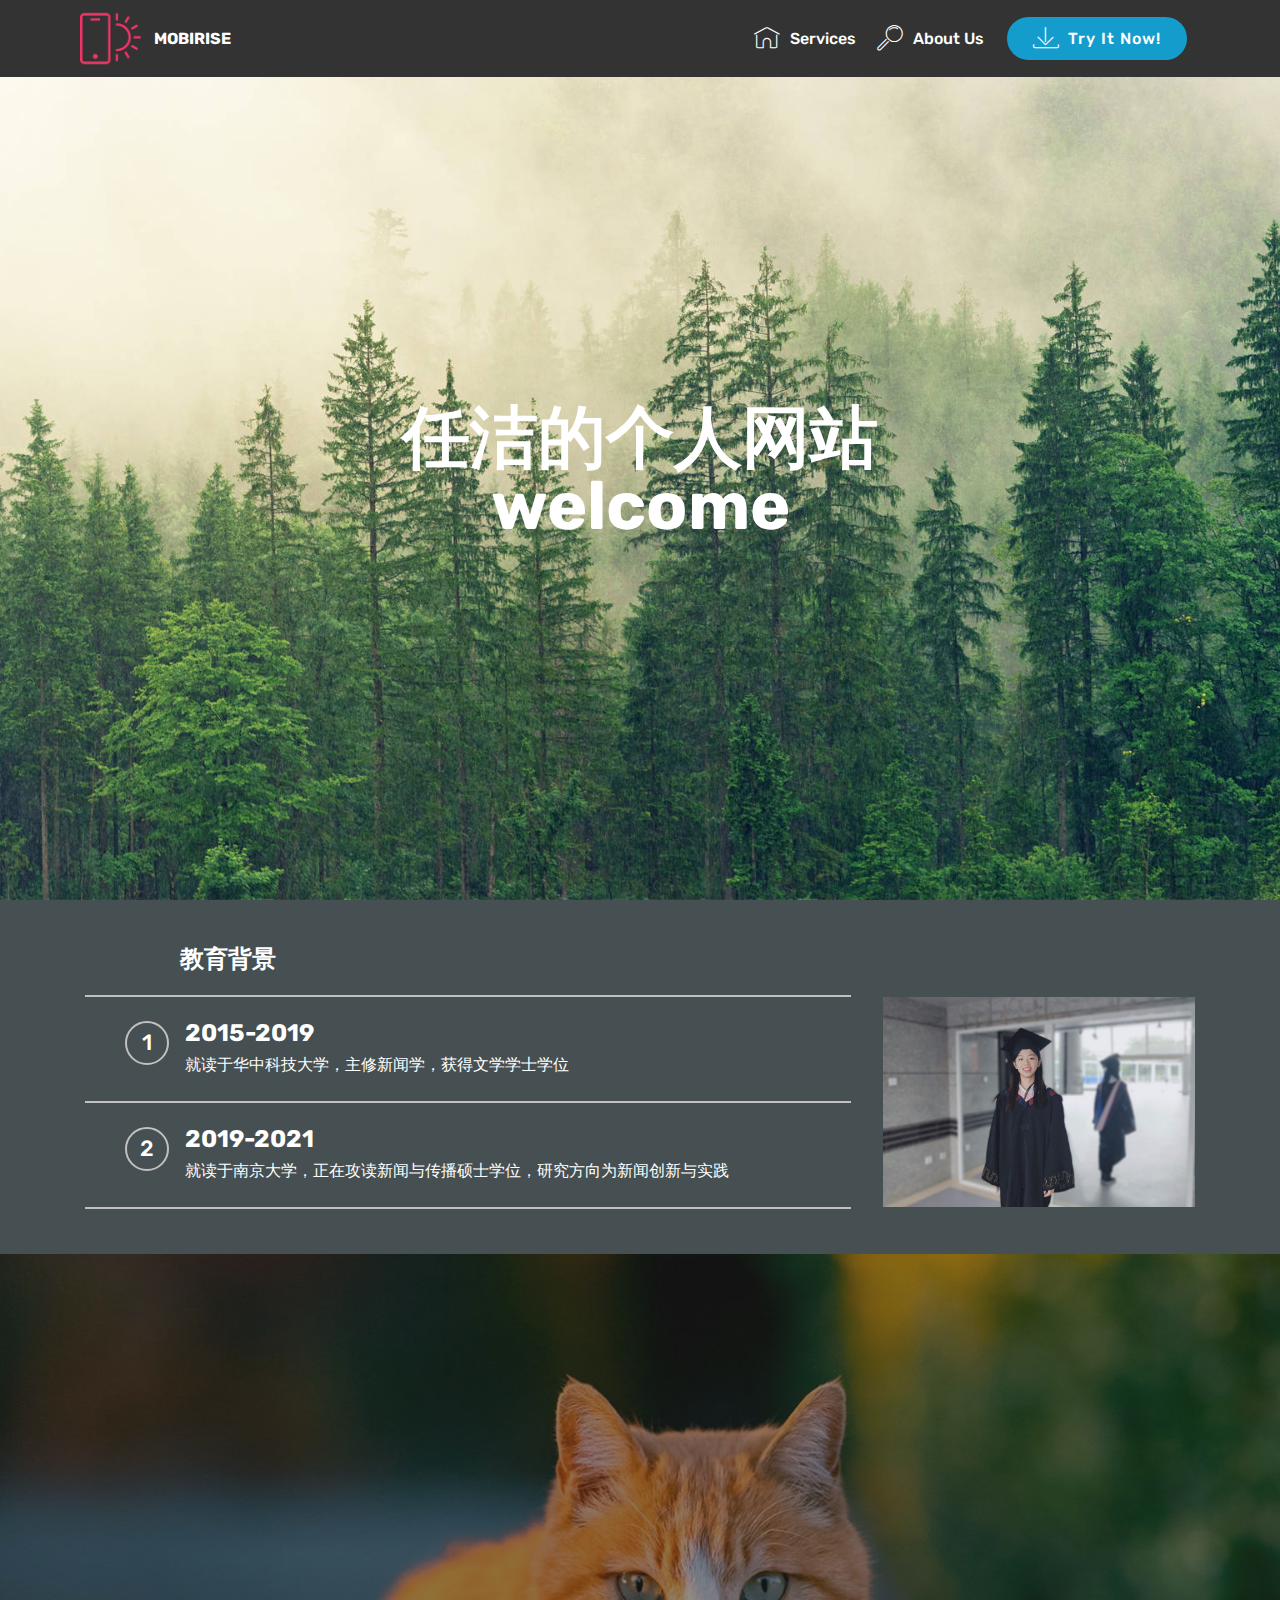
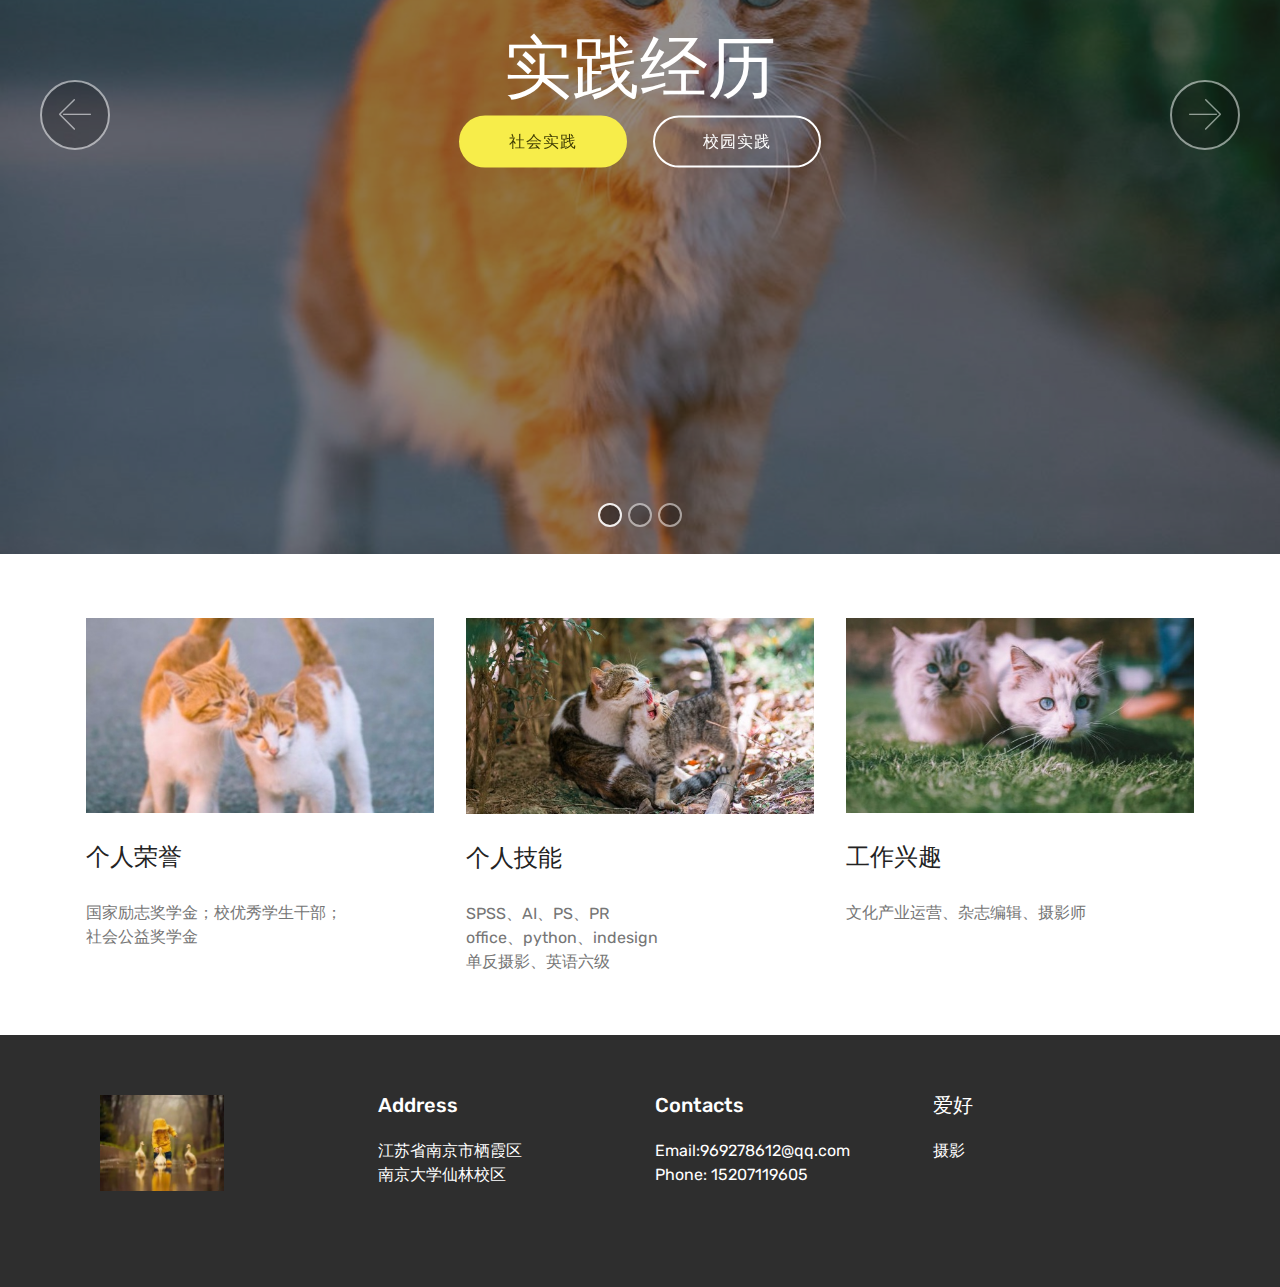
==== commit d6abe0e4: "create github pages" ====
--- a/index.html
+++ b/index.html
@@ -76,16 +76,16 @@
     </nav>
 </section>
 
-<section class="engine"><a href="https://mobirise.info/g">build your own website for free</a></section><section class="cid-qTkA127IK8 mbr-fullscreen mbr-parallax-background" id="header2-1">
-
-    
-
-    
+<section class="engine"><a href="https://mobirise.info/f">easy site creator</a></section><section class="cid-qTkA127IK8 mbr-fullscreen" id="header2-1">
+
+    
+
+    <div class="mbr-overlay" style="opacity: 0; background-color: rgb(118, 118, 118);"></div>
 
     <div class="container align-center">
         <div class="row justify-content-md-center">
             <div class="mbr-white col-md-10">
-                <h1 class="mbr-section-title mbr-bold pb-3 mbr-fonts-style display-2"><br>任洁的个人网站<br>welcome</h1>
+                <h1 class="mbr-section-title mbr-bold pb-3 mbr-fonts-style display-1"><br>任洁的个人网站<br>welcome</h1>
                 
                 
                 
@@ -102,10 +102,10 @@
     
 
     <div class="container pt-4 mt-2">
-        <h2 class="mbr-section-title pb-3 align-center mbr-fonts-style display-5">&nbsp; &nbsp; &nbsp; &nbsp; &nbsp; &nbsp; &nbsp; &nbsp; &nbsp; &nbsp; &nbsp; &nbsp; &nbsp; &nbsp; &nbsp; &nbsp; &nbsp; &nbsp; &nbsp; &nbsp; &nbsp; &nbsp; &nbsp; &nbsp; &nbsp; &nbsp; &nbsp; &nbsp; &nbsp; &nbsp; &nbsp; &nbsp; &nbsp; &nbsp; &nbsp; &nbsp; &nbsp; &nbsp; &nbsp; &nbsp; &nbsp; &nbsp; &nbsp; &nbsp; &nbsp; &nbsp; &nbsp; &nbsp; &nbsp; &nbsp; &nbsp; &nbsp; &nbsp; &nbsp; &nbsp; &nbsp; &nbsp; &nbsp; &nbsp; &nbsp; &nbsp; &nbsp; &nbsp; &nbsp; &nbsp; &nbsp; &nbsp; &nbsp; &nbsp; &nbsp; &nbsp; &nbsp; &nbsp; &nbsp; &nbsp; &nbsp; &nbsp; &nbsp; 教育背景</h2>
+        <h2 class="mbr-section-title pb-3 align-center mbr-fonts-style display-5"><strong>&nbsp; &nbsp; &nbsp; &nbsp; &nbsp; &nbsp; &nbsp; &nbsp; &nbsp; &nbsp;教育背景</strong></h2>
         
         <div class="media-container-row">
-            <div class="media-block m-auto" style="width: 37%;">
+            <div class="media-block m-auto" style="width: 31%;">
                 <div class="mbr-figure">
                     <img src="assets/images/21-mh1561006282373-1024x768.jpeg" alt="" title="">
                 </div>
@@ -120,8 +120,8 @@
                                 </h3>
                             </div>
                             <div class="card-text">
-                                <h4 class="mbr-content-title mbr-bold mbr-fonts-style display-7">2012-2015</h4>
-                                <p class="mbr-content-text mbr-fonts-style display-7"><strong>就读于淮北市实验高级中学</strong></p>
+                                <h4 class="mbr-content-title mbr-bold mbr-fonts-style display-5">2015-2019</h4>
+                                <p class="mbr-content-text mbr-fonts-style display-7">就读于华中科技大学，主修新闻学，获得文学学士学位<br></p>
                             </div>
                         </div>
                     </div>
@@ -133,27 +133,13 @@
                                 </h3>
                             </div>
                             <div class="card-text">
-                                <h4 class="mbr-content-title mbr-bold mbr-fonts-style display-7">2015-2019</h4>
-                                <p class="mbr-content-text mbr-fonts-style display-7"><strong>
-                                    就读于华中科技大学，主修新闻学，获得文学学士学位</strong></p>
+                                <h4 class="mbr-content-title mbr-bold mbr-fonts-style display-5">2019-2021</h4>
+                                <p class="mbr-content-text mbr-fonts-style display-7">就读于南京大学，正在攻读新闻与传播硕士学位，研究方向为新闻创新与实践</p>
                             </div>
                         </div>
                     </div>
-                    <div class="card px-3 align-left col-12">
-                        <div class="panel-item p-4 d-flex align-items-start">
-                            <div class="card-img pr-3">
-                                <h3 class="img-text d-flex align-items-center justify-content-center">
-                                    3
-                                </h3>
-                            </div>
-                            <div class="card-text">
-                                <h4 class="mbr-content-title mbr-bold mbr-fonts-style display-7">2019-2021</h4>
-                                <p class="mbr-content-text mbr-fonts-style display-7"><strong>
-                                        就读于南京大学，正在攻读新闻与传播硕士学位，研究方向为新闻实践</strong></p>
-                            </div>
-                        </div>
-                    </div>
                     
+                    
                 </div>
             </div>
         </div>
@@ -164,7 +150,7 @@
 
     
 
-    <div class="full-screen"><div class="mbr-slider slide carousel" data-pause="true" data-keyboard="false" data-ride="false" data-interval="false"><ol class="carousel-indicators"><li data-app-prevent-settings="" data-target="#slider1-3" class=" active" data-slide-to="0"></li><li data-app-prevent-settings="" data-target="#slider1-3" data-slide-to="1"></li><li data-app-prevent-settings="" data-target="#slider1-3" data-slide-to="2"></li></ol><div class="carousel-inner" role="listbox"><div class="carousel-item slider-fullscreen-image active" data-bg-video-slide="false" style="background-image: url(assets/images/img-9ba51790e6d81f8f0d74e021c4001ad1-1280x1920.jpeg);"><div class="container container-slide"><div class="image_wrapper"><div class="mbr-overlay" style="opacity: 0.5; background-color: rgb(35, 35, 35);"></div><img src="assets/images/img-9ba51790e6d81f8f0d74e021c4001ad1-1280x1920.jpeg"><div class="carousel-caption justify-content-center"><div class="col-10 align-center"><h2 class="mbr-fonts-style display-1">实践经历</h2><div class="mbr-section-btn" buttons="0"> <a class="btn btn-success display-4" href="https://mobirise.com">社会实践</a> <a class="btn  btn-white-outline display-4" href="https://mobirise.com">校园实践</a></div></div></div></div></div></div><div class="carousel-item slider-fullscreen-image" data-bg-video-slide="false" style="background-image: url(assets/images/img-e0f1ccff5193c73cade671676b21ec85-1280x1920.jpeg);"><div class="container container-slide"><div class="image_wrapper"><div class="mbr-overlay" style="opacity: 0.3;"></div><img src="assets/images/img-e0f1ccff5193c73cade671676b21ec85-1280x1920.jpeg"><div class="carousel-caption justify-content-center"><div class="col-10 align-left"><h2 class="mbr-fonts-style display-2">社会实践<br><br></h2><p class="lead mbr-text mbr-fonts-style display-5">1.腾讯新闻 热点运营实习生
+    <div class="full-screen"><div class="mbr-slider slide carousel" data-pause="true" data-keyboard="false" data-ride="false" data-interval="false"><ol class="carousel-indicators"><li data-app-prevent-settings="" data-target="#slider1-3" class=" active" data-slide-to="0"></li><li data-app-prevent-settings="" data-target="#slider1-3" data-slide-to="1"></li><li data-app-prevent-settings="" data-target="#slider1-3" data-slide-to="2"></li></ol><div class="carousel-inner" role="listbox"><div class="carousel-item slider-fullscreen-image active" data-bg-video-slide="false" style="background-image: url(assets/images/img-9ba51790e6d81f8f0d74e021c4001ad1-1280x1920.jpeg);"><div class="container container-slide"><div class="image_wrapper"><div class="mbr-overlay" style="opacity: 0.5; background-color: rgb(35, 35, 35);"></div><img src="assets/images/img-9ba51790e6d81f8f0d74e021c4001ad1-1280x1920.jpeg"><div class="carousel-caption justify-content-center"><div class="col-10 align-center"><h2 class="mbr-fonts-style display-1">实践经历</h2><div class="mbr-section-btn" buttons="0"> <a class="btn btn-success display-4" href="https://mobirise.com" target="_blank">社会实践</a> <a class="btn  btn-white-outline display-4" href="https://mobirise.com" target="_blank">校园实践</a></div></div></div></div></div></div><div class="carousel-item slider-fullscreen-image" data-bg-video-slide="false" style="background-image: url(assets/images/img-e0f1ccff5193c73cade671676b21ec85-1280x1920.jpeg);"><div class="container container-slide"><div class="image_wrapper"><div class="mbr-overlay" style="opacity: 0.3;"></div><img src="assets/images/img-e0f1ccff5193c73cade671676b21ec85-1280x1920.jpeg"><div class="carousel-caption justify-content-center"><div class="col-10 align-left"><h2 class="mbr-fonts-style display-2">社会实践<br><br></h2><p class="lead mbr-text mbr-fonts-style display-5">1.腾讯新闻 热点运营实习生
 <br> 工作内容：新闻分发、编辑；微信看一看热点话题运营；微信搜一搜热词运营；热点新闻监控，与合作媒体对接新闻资讯<br><br>2.阿里巴巴 优酷内容运营实习生
 <br>工作内容：淘宝号视频内容编辑、分发；支付宝生活号优酷会员内容运营&nbsp;<br><br>3.淮北电视台新闻栏目《直播淮北》实习记者
 <br> 工作内容：民生类电视新闻采访、写作、剪辑</p></div></div></div></div></div><div class="carousel-item slider-fullscreen-image" data-bg-video-slide="false" style="background-image: url(assets/images/img-20190929-234305-1080x1149.jpeg);"><div class="container container-slide"><div class="image_wrapper"><div class="mbr-overlay"></div><img src="assets/images/img-20190929-234305-1080x1149.jpeg"><div class="carousel-caption justify-content-center"><div class="col-10 align-left"><h2 class="mbr-fonts-style display-2">校园实践<br><br></h2><p class="lead mbr-text mbr-fonts-style display-5">1.创立滋农春天协会
@@ -264,7 +250,7 @@
                 <h5 class="pb-3">
                     Address
                 </h5>
-                <p class="mbr-text">江苏省南京市栖霞区<br>南京大学<br>仙林校区7栋</p>
+                <p class="mbr-text">江苏省南京市栖霞区<br>南京大学仙林校区</p>
             </div>
             <div class="col-12 col-md-3 mbr-fonts-style display-7">
                 <h5 class="pb-3">
@@ -291,13 +277,12 @@
   <script src="assets/smoothscroll/smooth-scroll.js"></script>
   <script src="assets/dropdown/js/nav-dropdown.js"></script>
   <script src="assets/dropdown/js/navbar-dropdown.js"></script>
-  <script src="assets/touchswipe/jquery.touch-swipe.min.js"></script>
   <script src="assets/tether/tether.min.js"></script>
   <script src="assets/viewportchecker/jquery.viewportchecker.js"></script>
   <script src="assets/ytplayer/jquery.mb.ytplayer.min.js"></script>
   <script src="assets/vimeoplayer/jquery.mb.vimeo_player.js"></script>
   <script src="assets/bootstrapcarouselswipe/bootstrap-carousel-swipe.js"></script>
-  <script src="assets/parallax/jarallax.min.js"></script>
+  <script src="assets/touchswipe/jquery.touch-swipe.min.js"></script>
   <script src="assets/theme/js/script.js"></script>
   <script src="assets/slidervideo/script.js"></script>
   
--- a/assets/mobirise/css/mbr-additional.css
+++ b/assets/mobirise/css/mbr-additional.css
@@ -1091,12 +1091,15 @@
   color: #c1c1c1 !important;
 }
 .cid-qTkA127IK8 {
-  background-image: url("../../../assets/images/img-15c6db4b8932e5565ee2b369f39eb65f-2000x1333.jpeg");
+  background-image: url("../../../assets/images/dfa2ba4e5d9fc0991dab62879ea6d4b5-1920x1080.jpg");
+}
+.cid-qTkA127IK8 H1 {
+  color: #ffffff;
 }
 .cid-rEnRTvcFSS {
   padding-top: 15px;
-  padding-bottom: 30px;
-  background-color: #63ad4f;
+  padding-bottom: 45px;
+  background-color: #465052;
 }
 .cid-rEnRTvcFSS .mbr-section-subtitle {
   color: #767676;
--- a/assets/mobirise/css/mbr-additional.css
+++ b/assets/mobirise/css/mbr-additional.css
@@ -1091,12 +1091,15 @@
   color: #c1c1c1 !important;
 }
 .cid-qTkA127IK8 {
-  background-image: url("../../../assets/images/img-15c6db4b8932e5565ee2b369f39eb65f-2000x1333.jpeg");
+  background-image: url("../../../assets/images/dfa2ba4e5d9fc0991dab62879ea6d4b5-1920x1080.jpg");
+}
+.cid-qTkA127IK8 H1 {
+  color: #ffffff;
 }
 .cid-rEnRTvcFSS {
   padding-top: 15px;
-  padding-bottom: 30px;
-  background-color: #63ad4f;
+  padding-bottom: 45px;
+  background-color: #465052;
 }
 .cid-rEnRTvcFSS .mbr-section-subtitle {
   color: #767676;
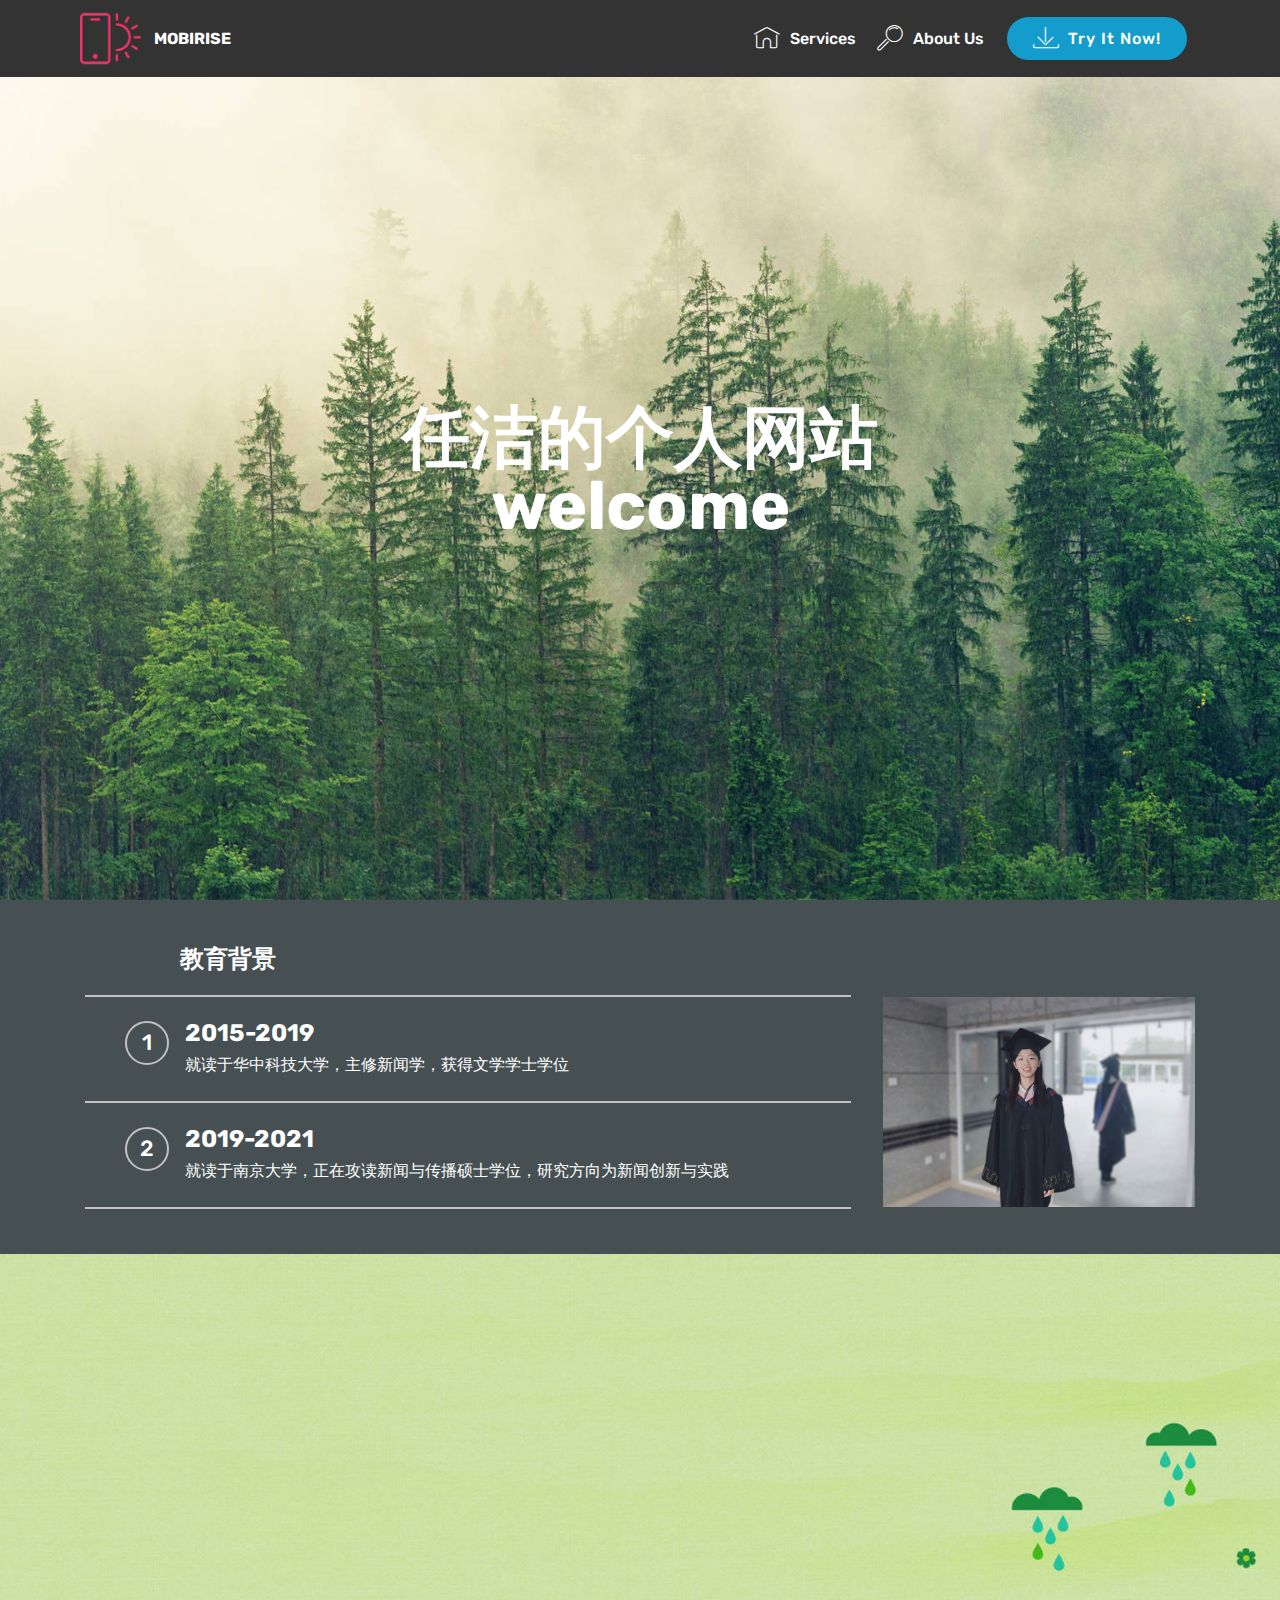
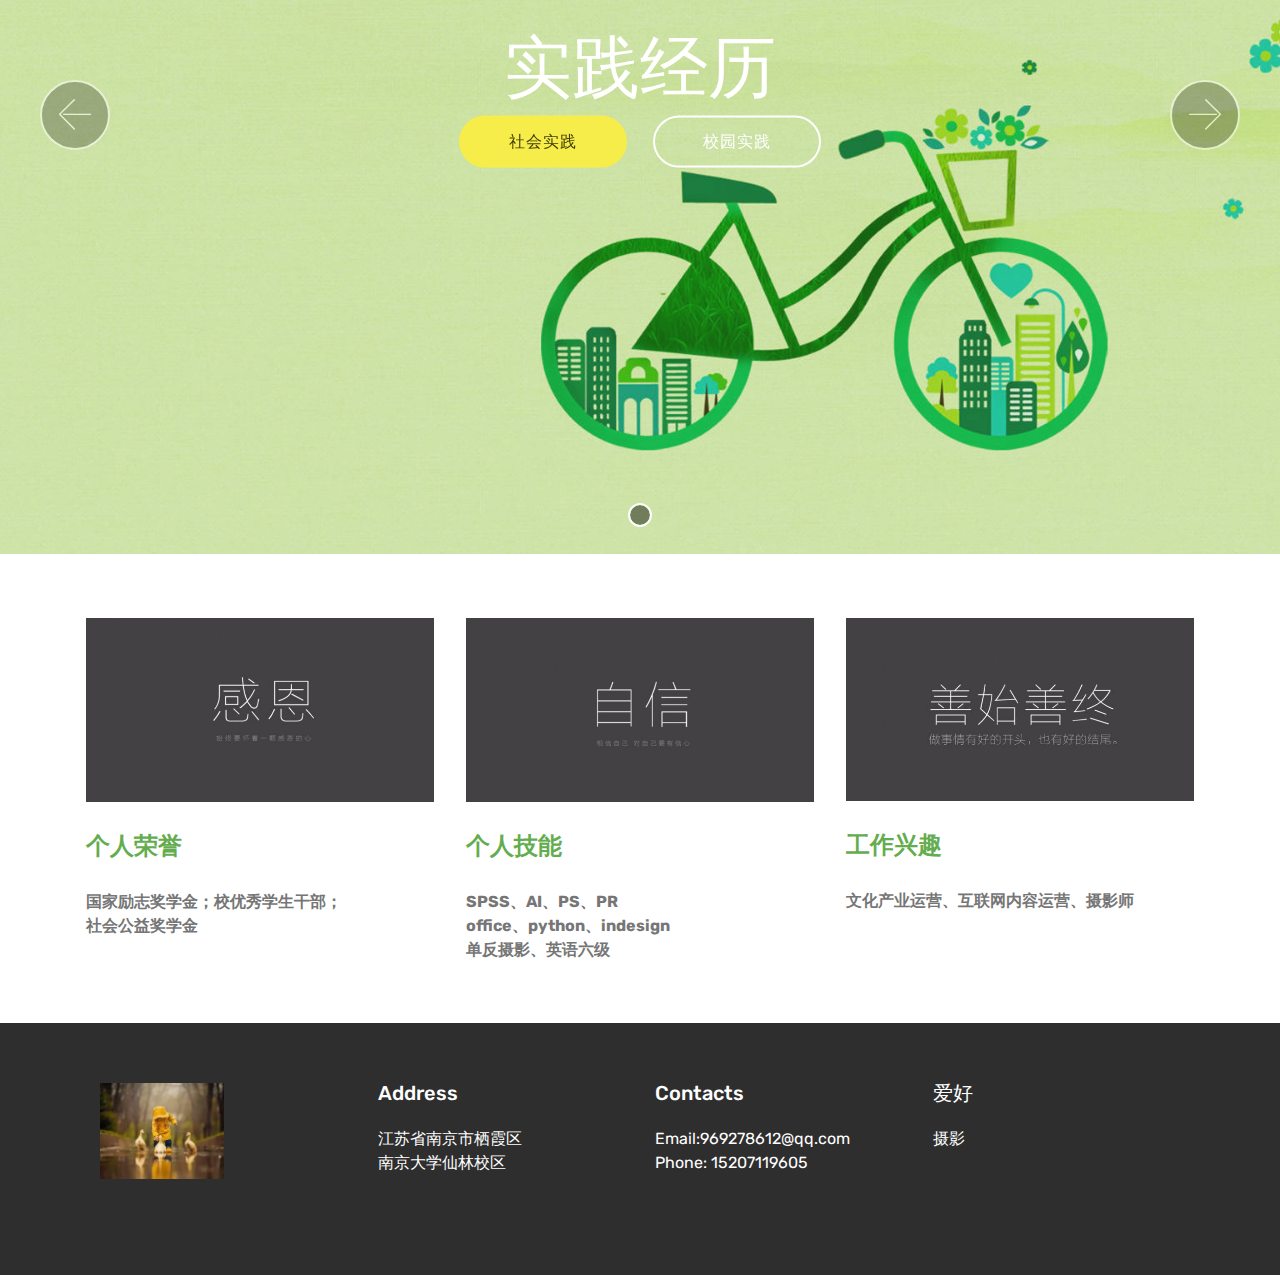
==== commit a3561427: "create github pages" ====
--- a/index.html
+++ b/index.html
@@ -76,7 +76,7 @@
     </nav>
 </section>
 
-<section class="engine"><a href="https://mobirise.info/f">easy site creator</a></section><section class="cid-qTkA127IK8 mbr-fullscreen" id="header2-1">
+<section class="engine"><a href="https://mobirise.info/j">website templates</a></section><section class="cid-qTkA127IK8 mbr-fullscreen" id="header2-1">
 
     
 
@@ -150,17 +150,7 @@
 
     
 
-    <div class="full-screen"><div class="mbr-slider slide carousel" data-pause="true" data-keyboard="false" data-ride="false" data-interval="false"><ol class="carousel-indicators"><li data-app-prevent-settings="" data-target="#slider1-3" class=" active" data-slide-to="0"></li><li data-app-prevent-settings="" data-target="#slider1-3" data-slide-to="1"></li><li data-app-prevent-settings="" data-target="#slider1-3" data-slide-to="2"></li></ol><div class="carousel-inner" role="listbox"><div class="carousel-item slider-fullscreen-image active" data-bg-video-slide="false" style="background-image: url(assets/images/img-9ba51790e6d81f8f0d74e021c4001ad1-1280x1920.jpeg);"><div class="container container-slide"><div class="image_wrapper"><div class="mbr-overlay" style="opacity: 0.5; background-color: rgb(35, 35, 35);"></div><img src="assets/images/img-9ba51790e6d81f8f0d74e021c4001ad1-1280x1920.jpeg"><div class="carousel-caption justify-content-center"><div class="col-10 align-center"><h2 class="mbr-fonts-style display-1">实践经历</h2><div class="mbr-section-btn" buttons="0"> <a class="btn btn-success display-4" href="https://mobirise.com" target="_blank">社会实践</a> <a class="btn  btn-white-outline display-4" href="https://mobirise.com" target="_blank">校园实践</a></div></div></div></div></div></div><div class="carousel-item slider-fullscreen-image" data-bg-video-slide="false" style="background-image: url(assets/images/img-e0f1ccff5193c73cade671676b21ec85-1280x1920.jpeg);"><div class="container container-slide"><div class="image_wrapper"><div class="mbr-overlay" style="opacity: 0.3;"></div><img src="assets/images/img-e0f1ccff5193c73cade671676b21ec85-1280x1920.jpeg"><div class="carousel-caption justify-content-center"><div class="col-10 align-left"><h2 class="mbr-fonts-style display-2">社会实践<br><br></h2><p class="lead mbr-text mbr-fonts-style display-5">1.腾讯新闻 热点运营实习生
-<br> 工作内容：新闻分发、编辑；微信看一看热点话题运营；微信搜一搜热词运营；热点新闻监控，与合作媒体对接新闻资讯<br><br>2.阿里巴巴 优酷内容运营实习生
-<br>工作内容：淘宝号视频内容编辑、分发；支付宝生活号优酷会员内容运营&nbsp;<br><br>3.淮北电视台新闻栏目《直播淮北》实习记者
-<br> 工作内容：民生类电视新闻采访、写作、剪辑</p></div></div></div></div></div><div class="carousel-item slider-fullscreen-image" data-bg-video-slide="false" style="background-image: url(assets/images/img-20190929-234305-1080x1149.jpeg);"><div class="container container-slide"><div class="image_wrapper"><div class="mbr-overlay"></div><img src="assets/images/img-20190929-234305-1080x1149.jpeg"><div class="carousel-caption justify-content-center"><div class="col-10 align-left"><h2 class="mbr-fonts-style display-2">校园实践<br><br></h2><p class="lead mbr-text mbr-fonts-style display-5">1.创立滋农春天协会
-<br>对接校内志愿活动与乡村资源，组织乡村生态游活动，帮助贫困乡村进行农产品销售
-<br>
-<br>2.参加大学生创新创业项目
-<br>申报创新项目《保健品销售策略及中老年人媒介素养之探讨》
-<br>
-<br>3.笛箫协会宣传部
-<br>任部长一职，参与多场音乐会组织、策划、宣传；负责笛箫协会官方公众号、QQ号运营</p></div></div></div></div></div></div><a data-app-prevent-settings="" class="carousel-control carousel-control-prev" role="button" data-slide="prev" href="#slider1-3"><span aria-hidden="true" class="mbri-left mbr-iconfont"></span><span class="sr-only">Previous</span></a><a data-app-prevent-settings="" class="carousel-control carousel-control-next" role="button" data-slide="next" href="#slider1-3"><span aria-hidden="true" class="mbri-right mbr-iconfont"></span><span class="sr-only">Next</span></a></div></div>
+    <div class="full-screen"><div class="mbr-slider slide carousel" data-pause="true" data-keyboard="false" data-ride="false" data-interval="false"><ol class="carousel-indicators"><li data-app-prevent-settings="" data-target="#slider1-3" class=" active" data-slide-to="0"></li></ol><div class="carousel-inner" role="listbox"><div class="carousel-item slider-fullscreen-image active" data-bg-video-slide="false" style="background-image: url(assets/images/36117714ee19a878c820f30b60bba8d3-1920x1080.jpg);"><div class="container container-slide"><div class="image_wrapper"><div class="mbr-overlay" style="opacity: 0.2; background-color: rgb(99, 173, 79);"></div><img src="assets/images/36117714ee19a878c820f30b60bba8d3-1920x1080.jpg"><div class="carousel-caption justify-content-center"><div class="col-10 align-center"><h2 class="mbr-fonts-style display-1">实践经历</h2><div class="mbr-section-btn" buttons="0"> <a class="btn btn-success display-4" href="page1.html#testimonials4-c">社会实践</a> <a class="btn  btn-white-outline display-4" href="page2.html#testimonials4-d">校园实践</a></div></div></div></div></div></div></div><a data-app-prevent-settings="" class="carousel-control carousel-control-prev" role="button" data-slide="prev" href="#slider1-3"><span aria-hidden="true" class="mbri-left mbr-iconfont"></span><span class="sr-only">Previous</span></a><a data-app-prevent-settings="" class="carousel-control carousel-control-next" role="button" data-slide="next" href="#slider1-3"><span aria-hidden="true" class="mbri-right mbr-iconfont"></span><span class="sr-only">Next</span></a></div></div>
 
 </section>
 
@@ -182,13 +172,13 @@
             <div class="card col-12 col-md-6 p-3 col-lg-4">
                 <div class="card-wrapper">
                     <div class="card-img">
-                        <img src="assets/images/1569727622896-4-696x1044.jpeg" alt="Mobirise" title="">
+                        <img src="assets/images/53cd049cd045c76ccb46080474e865e0-696x522.jpeg" alt="Mobirise" title="">
                     </div>
                     <div class="card-box">
-                        <h4 class="card-title mbr-fonts-style display-5">
-                            个人荣誉</h4>
-                        <p class="mbr-text mbr-fonts-style display-7">
-                            国家励志奖学金；校优秀学生干部；<br>社会公益奖学金</p>
+                        <h4 class="card-title mbr-fonts-style display-5"><strong>
+                            个人荣誉</strong></h4>
+                        <p class="mbr-text mbr-fonts-style display-7"><strong>
+                            国家励志奖学金；校优秀学生干部；<br>社会公益奖学金</strong></p>
                         <!--Btn-->
                         
                     </div>
@@ -198,13 +188,13 @@
             <div class="card col-12 col-md-6 p-3 col-lg-4">
                 <div class="card-wrapper">
                     <div class="card-img">
-                        <img src="assets/images/img-788814ff1a86b74972c815ac529ef4ee-1-696x464.jpeg" alt="Mobirise" title="">
+                        <img src="assets/images/41aac64d4c619cb6686ea7e22bc2d177-2-696x522.jpeg" alt="Mobirise" title="">
                     </div>
                     <div class="card-box">
-                        <h4 class="card-title mbr-fonts-style display-5">
-                            个人技能</h4>
-                        <p class="mbr-text mbr-fonts-style display-7">
-                            SPSS、AI、PS、PR&nbsp;<br>office、python、indesign<br>单反摄影、英语六级</p>
+                        <h4 class="card-title mbr-fonts-style display-5"><strong>
+                            个人技能</strong></h4>
+                        <p class="mbr-text mbr-fonts-style display-7"><strong>
+                            SPSS、AI、PS、PR&nbsp;<br>office、python、indesign<br>单反摄影、英语六级</strong></p>
                         <!--Btn-->
                         
                     </div>
@@ -214,12 +204,12 @@
             <div class="card col-12 col-md-6 p-3 col-lg-4 last-child">
                 <div class="card-wrapper">
                     <div class="card-img">
-                        <img src="assets/images/img-3bd8dca2eb2e4397e200da9d74c5fcba-1-696x464.jpeg" alt="Mobirise" title="">
+                        <img src="assets/images/385e94d4c87484ffe5720d6a1fea5ec6-696x522.jpeg" alt="Mobirise" title="">
                     </div>
                     <div class="card-box">
-                        <h4 class="card-title mbr-fonts-style display-5">
-                            工作兴趣</h4>
-                        <p class="mbr-text mbr-fonts-style display-7">文化产业运营、杂志编辑、摄影师<br><br><br></p>
+                        <h4 class="card-title mbr-fonts-style display-5"><strong>
+                            工作兴趣</strong></h4>
+                        <p class="mbr-text mbr-fonts-style display-7"><strong>文化产业运营、互联网内容运营、摄影师<br><br></strong><br></p>
                         <!--Btn-->
                         
                     </div>
--- a/assets/mobirise/css/mbr-additional.css
+++ b/assets/mobirise/css/mbr-additional.css
@@ -1448,6 +1448,9 @@
     padding-bottom: 2rem;
   }
 }
+.cid-rEnZLCrXdR .card-title {
+  color: #63ad4f;
+}
 .cid-qTkAaeaxX5 {
   padding-top: 60px;
   padding-bottom: 60px;
@@ -1515,3 +1518,858 @@
     -webkit-justify-content: center;
   }
 }
+.cid-qTkzRZLJNu .navbar {
+  padding: .5rem 0;
+  background: #333333;
+  transition: none;
+  min-height: 77px;
+}
+.cid-qTkzRZLJNu .navbar-dropdown.bg-color.transparent.opened {
+  background: #333333;
+}
+.cid-qTkzRZLJNu a {
+  font-style: normal;
+}
+.cid-qTkzRZLJNu .nav-item span {
+  padding-right: 0.4em;
+  line-height: 0.5em;
+  vertical-align: text-bottom;
+  position: relative;
+  text-decoration: none;
+}
+.cid-qTkzRZLJNu .nav-item a {
+  display: flex;
+  align-items: center;
+  justify-content: center;
+  padding: 0.7rem 0 !important;
+  margin: 0rem .65rem !important;
+}
+.cid-qTkzRZLJNu .nav-item:focus,
+.cid-qTkzRZLJNu .nav-link:focus {
+  outline: none;
+}
+.cid-qTkzRZLJNu .btn {
+  padding: 0.4rem 1.5rem;
+  display: inline-flex;
+  align-items: center;
+}
+.cid-qTkzRZLJNu .btn .mbr-iconfont {
+  font-size: 1.6rem;
+}
+.cid-qTkzRZLJNu .menu-logo {
+  margin-right: auto;
+}
+.cid-qTkzRZLJNu .menu-logo .navbar-brand {
+  display: flex;
+  margin-left: 5rem;
+  padding: 0;
+  transition: padding .2s;
+  min-height: 3.8rem;
+  align-items: center;
+}
+.cid-qTkzRZLJNu .menu-logo .navbar-brand .navbar-caption-wrap {
+  display: -webkit-flex;
+  -webkit-align-items: center;
+  align-items: center;
+  word-break: break-word;
+  min-width: 7rem;
+  margin: .3rem 0;
+}
+.cid-qTkzRZLJNu .menu-logo .navbar-brand .navbar-caption-wrap .navbar-caption {
+  line-height: 1.2rem !important;
+  padding-right: 2rem;
+}
+.cid-qTkzRZLJNu .menu-logo .navbar-brand .navbar-logo {
+  font-size: 4rem;
+  transition: font-size 0.25s;
+}
+.cid-qTkzRZLJNu .menu-logo .navbar-brand .navbar-logo img {
+  display: flex;
+}
+.cid-qTkzRZLJNu .menu-logo .navbar-brand .navbar-logo .mbr-iconfont {
+  transition: font-size 0.25s;
+}
+.cid-qTkzRZLJNu .navbar-toggleable-sm .navbar-collapse {
+  justify-content: flex-end;
+  -webkit-justify-content: flex-end;
+  padding-right: 5rem;
+  width: auto;
+}
+.cid-qTkzRZLJNu .navbar-toggleable-sm .navbar-collapse .navbar-nav {
+  flex-wrap: wrap;
+  -webkit-flex-wrap: wrap;
+  padding-left: 0;
+}
+.cid-qTkzRZLJNu .navbar-toggleable-sm .navbar-collapse .navbar-nav .nav-item {
+  -webkit-align-self: center;
+  align-self: center;
+}
+.cid-qTkzRZLJNu .navbar-toggleable-sm .navbar-collapse .navbar-buttons {
+  padding-left: 0;
+  padding-bottom: 0;
+}
+.cid-qTkzRZLJNu .dropdown .dropdown-menu {
+  background: #333333;
+  display: none;
+  position: absolute;
+  min-width: 5rem;
+  padding-top: 1.4rem;
+  padding-bottom: 1.4rem;
+  text-align: left;
+}
+.cid-qTkzRZLJNu .dropdown .dropdown-menu .dropdown-item {
+  width: auto;
+  padding: 0.235em 1.5385em 0.235em 1.5385em !important;
+}
+.cid-qTkzRZLJNu .dropdown .dropdown-menu .dropdown-item::after {
+  right: 0.5rem;
+}
+.cid-qTkzRZLJNu .dropdown .dropdown-menu .dropdown-submenu {
+  margin: 0;
+}
+.cid-qTkzRZLJNu .dropdown.open > .dropdown-menu {
+  display: block;
+}
+.cid-qTkzRZLJNu .navbar-toggleable-sm.opened:after {
+  position: absolute;
+  width: 100vw;
+  height: 100vh;
+  content: '';
+  background-color: rgba(0, 0, 0, 0.1);
+  left: 0;
+  bottom: 0;
+  transform: translateY(100%);
+  -webkit-transform: translateY(100%);
+  z-index: 1000;
+}
+.cid-qTkzRZLJNu .navbar.navbar-short {
+  min-height: 60px;
+  transition: all .2s;
+}
+.cid-qTkzRZLJNu .navbar.navbar-short .navbar-toggler-right {
+  top: 20px;
+}
+.cid-qTkzRZLJNu .navbar.navbar-short .navbar-logo a {
+  font-size: 2.5rem !important;
+  line-height: 2.5rem;
+  transition: font-size 0.25s;
+}
+.cid-qTkzRZLJNu .navbar.navbar-short .navbar-logo a .mbr-iconfont {
+  font-size: 2.5rem !important;
+}
+.cid-qTkzRZLJNu .navbar.navbar-short .navbar-logo a img {
+  height: 3rem !important;
+}
+.cid-qTkzRZLJNu .navbar.navbar-short .navbar-brand {
+  min-height: 3rem;
+}
+.cid-qTkzRZLJNu button.navbar-toggler {
+  width: 31px;
+  height: 18px;
+  cursor: pointer;
+  transition: all .2s;
+  top: 1.5rem;
+  right: 1rem;
+}
+.cid-qTkzRZLJNu button.navbar-toggler:focus {
+  outline: none;
+}
+.cid-qTkzRZLJNu button.navbar-toggler .hamburger span {
+  position: absolute;
+  right: 0;
+  width: 30px;
+  height: 2px;
+  border-right: 5px;
+  background-color: #ffffff;
+}
+.cid-qTkzRZLJNu button.navbar-toggler .hamburger span:nth-child(1) {
+  top: 0;
+  transition: all .2s;
+}
+.cid-qTkzRZLJNu button.navbar-toggler .hamburger span:nth-child(2) {
+  top: 8px;
+  transition: all .15s;
+}
+.cid-qTkzRZLJNu button.navbar-toggler .hamburger span:nth-child(3) {
+  top: 8px;
+  transition: all .15s;
+}
+.cid-qTkzRZLJNu button.navbar-toggler .hamburger span:nth-child(4) {
+  top: 16px;
+  transition: all .2s;
+}
+.cid-qTkzRZLJNu nav.opened .hamburger span:nth-child(1) {
+  top: 8px;
+  width: 0;
+  opacity: 0;
+  right: 50%;
+  transition: all .2s;
+}
+.cid-qTkzRZLJNu nav.opened .hamburger span:nth-child(2) {
+  -webkit-transform: rotate(45deg);
+  transform: rotate(45deg);
+  transition: all .25s;
+}
+.cid-qTkzRZLJNu nav.opened .hamburger span:nth-child(3) {
+  -webkit-transform: rotate(-45deg);
+  transform: rotate(-45deg);
+  transition: all .25s;
+}
+.cid-qTkzRZLJNu nav.opened .hamburger span:nth-child(4) {
+  top: 8px;
+  width: 0;
+  opacity: 0;
+  right: 50%;
+  transition: all .2s;
+}
+.cid-qTkzRZLJNu .collapsed.navbar-expand {
+  flex-direction: column;
+}
+.cid-qTkzRZLJNu .collapsed .btn {
+  display: flex;
+}
+.cid-qTkzRZLJNu .collapsed .navbar-collapse {
+  display: none !important;
+  padding-right: 0 !important;
+}
+.cid-qTkzRZLJNu .collapsed .navbar-collapse.collapsing,
+.cid-qTkzRZLJNu .collapsed .navbar-collapse.show {
+  display: block !important;
+}
+.cid-qTkzRZLJNu .collapsed .navbar-collapse.collapsing .navbar-nav,
+.cid-qTkzRZLJNu .collapsed .navbar-collapse.show .navbar-nav {
+  display: block;
+  text-align: center;
+}
+.cid-qTkzRZLJNu .collapsed .navbar-collapse.collapsing .navbar-nav .nav-item,
+.cid-qTkzRZLJNu .collapsed .navbar-collapse.show .navbar-nav .nav-item {
+  clear: both;
+}
+.cid-qTkzRZLJNu .collapsed .navbar-collapse.collapsing .navbar-buttons,
+.cid-qTkzRZLJNu .collapsed .navbar-collapse.show .navbar-buttons {
+  text-align: center;
+}
+.cid-qTkzRZLJNu .collapsed .navbar-collapse.collapsing .navbar-buttons:last-child,
+.cid-qTkzRZLJNu .collapsed .navbar-collapse.show .navbar-buttons:last-child {
+  margin-bottom: 1rem;
+}
+.cid-qTkzRZLJNu .collapsed button.navbar-toggler {
+  display: block;
+}
+.cid-qTkzRZLJNu .collapsed .navbar-brand {
+  margin-left: 1rem !important;
+}
+.cid-qTkzRZLJNu .collapsed .navbar-toggleable-sm {
+  flex-direction: column;
+  -webkit-flex-direction: column;
+}
+.cid-qTkzRZLJNu .collapsed .dropdown .dropdown-menu {
+  width: 100%;
+  text-align: center;
+  position: relative;
+  opacity: 0;
+  display: block;
+  height: 0;
+  visibility: hidden;
+  padding: 0;
+  transition-duration: .5s;
+  transition-property: opacity,padding,height;
+}
+.cid-qTkzRZLJNu .collapsed .dropdown.open > .dropdown-menu {
+  position: relative;
+  opacity: 1;
+  height: auto;
+  padding: 1.4rem 0;
+  visibility: visible;
+}
+.cid-qTkzRZLJNu .collapsed .dropdown .dropdown-submenu {
+  left: 0;
+  text-align: center;
+  width: 100%;
+}
+.cid-qTkzRZLJNu .collapsed .dropdown .dropdown-toggle[data-toggle="dropdown-submenu"]::after {
+  margin-top: 0;
+  position: inherit;
+  right: 0;
+  top: 50%;
+  display: inline-block;
+  width: 0;
+  height: 0;
+  margin-left: .3em;
+  vertical-align: middle;
+  content: "";
+  border-top: .30em solid;
+  border-right: .30em solid transparent;
+  border-left: .30em solid transparent;
+}
+@media (max-width: 991px) {
+  .cid-qTkzRZLJNu .navbar-expand {
+    flex-direction: column;
+  }
+  .cid-qTkzRZLJNu img {
+    height: 3.8rem !important;
+  }
+  .cid-qTkzRZLJNu .btn {
+    display: flex;
+  }
+  .cid-qTkzRZLJNu button.navbar-toggler {
+    display: block;
+  }
+  .cid-qTkzRZLJNu .navbar-brand {
+    margin-left: 1rem !important;
+  }
+  .cid-qTkzRZLJNu .navbar-toggleable-sm {
+    flex-direction: column;
+    -webkit-flex-direction: column;
+  }
+  .cid-qTkzRZLJNu .navbar-collapse {
+    display: none !important;
+    padding-right: 0 !important;
+  }
+  .cid-qTkzRZLJNu .navbar-collapse.collapsing,
+  .cid-qTkzRZLJNu .navbar-collapse.show {
+    display: block !important;
+  }
+  .cid-qTkzRZLJNu .navbar-collapse.collapsing .navbar-nav,
+  .cid-qTkzRZLJNu .navbar-collapse.show .navbar-nav {
+    display: block;
+    text-align: center;
+  }
+  .cid-qTkzRZLJNu .navbar-collapse.collapsing .navbar-nav .nav-item,
+  .cid-qTkzRZLJNu .navbar-collapse.show .navbar-nav .nav-item {
+    clear: both;
+  }
+  .cid-qTkzRZLJNu .navbar-collapse.collapsing .navbar-buttons,
+  .cid-qTkzRZLJNu .navbar-collapse.show .navbar-buttons {
+    text-align: center;
+  }
+  .cid-qTkzRZLJNu .navbar-collapse.collapsing .navbar-buttons:last-child,
+  .cid-qTkzRZLJNu .navbar-collapse.show .navbar-buttons:last-child {
+    margin-bottom: 1rem;
+  }
+  .cid-qTkzRZLJNu .dropdown .dropdown-menu {
+    width: 100%;
+    text-align: center;
+    position: relative;
+    opacity: 0;
+    display: block;
+    height: 0;
+    visibility: hidden;
+    padding: 0;
+    transition-duration: .5s;
+    transition-property: opacity,padding,height;
+  }
+  .cid-qTkzRZLJNu .dropdown.open > .dropdown-menu {
+    position: relative;
+    opacity: 1;
+    height: auto;
+    padding: 1.4rem 0;
+    visibility: visible;
+  }
+  .cid-qTkzRZLJNu .dropdown .dropdown-submenu {
+    left: 0;
+    text-align: center;
+    width: 100%;
+  }
+  .cid-qTkzRZLJNu .dropdown .dropdown-toggle[data-toggle="dropdown-submenu"]::after {
+    margin-top: 0;
+    position: inherit;
+    right: 0;
+    top: 50%;
+    display: inline-block;
+    width: 0;
+    height: 0;
+    margin-left: .3em;
+    vertical-align: middle;
+    content: "";
+    border-top: .30em solid;
+    border-right: .30em solid transparent;
+    border-left: .30em solid transparent;
+  }
+}
+@media (min-width: 767px) {
+  .cid-qTkzRZLJNu .menu-logo {
+    flex-shrink: 0;
+  }
+}
+.cid-qTkzRZLJNu .navbar-collapse {
+  flex-basis: auto;
+}
+.cid-qTkzRZLJNu .nav-link:hover,
+.cid-qTkzRZLJNu .dropdown-item:hover {
+  color: #c1c1c1 !important;
+}
+.cid-rK3DAQs77l {
+  padding-top: 90px;
+  padding-bottom: 45px;
+  background-color: #63ad4f;
+}
+.cid-rK3DAQs77l .testimonials-container {
+  margin: 0 auto;
+}
+.cid-rK3DAQs77l .testimonials-container .testimonials-item {
+  justify-content: center;
+  margin-top: 3rem;
+  -webkit-justify-content: center;
+}
+.cid-rK3DAQs77l .testimonials-container .testimonials-item .user {
+  background: #ffffff;
+}
+.cid-rK3DAQs77l .testimonials-container .testimonials-item .user.row {
+  margin: 0;
+}
+.cid-rK3DAQs77l .testimonials-container .testimonials-item .user .user_image {
+  width: 150px;
+  height: 150px;
+  overflow: hidden;
+  margin: 2rem auto 2rem auto;
+}
+.cid-rK3DAQs77l .testimonials-container .testimonials-item .user .user_image img {
+  width: 100%;
+  min-width: 100%;
+  min-height: 100%;
+}
+.cid-rK3DAQs77l .testimonials-container .testimonials-item .user .testimonials-caption {
+  padding: 2rem;
+  padding: 2rem 2rem 2rem 0;
+}
+@media (max-width: 260px) {
+  .cid-rK3DAQs77l .user_image {
+    width: 100% !important;
+    height: auto !important;
+  }
+}
+@media (max-width: 767px) {
+  .cid-rK3DAQs77l .testimonials-caption {
+    padding: 0 2rem 2rem 2rem !important;
+  }
+}
+.cid-rK3CIte8mg .navbar {
+  padding: .5rem 0;
+  background: #333333;
+  transition: none;
+  min-height: 77px;
+}
+.cid-rK3CIte8mg .navbar-dropdown.bg-color.transparent.opened {
+  background: #333333;
+}
+.cid-rK3CIte8mg a {
+  font-style: normal;
+}
+.cid-rK3CIte8mg .nav-item span {
+  padding-right: 0.4em;
+  line-height: 0.5em;
+  vertical-align: text-bottom;
+  position: relative;
+  text-decoration: none;
+}
+.cid-rK3CIte8mg .nav-item a {
+  display: flex;
+  align-items: center;
+  justify-content: center;
+  padding: 0.7rem 0 !important;
+  margin: 0rem .65rem !important;
+}
+.cid-rK3CIte8mg .nav-item:focus,
+.cid-rK3CIte8mg .nav-link:focus {
+  outline: none;
+}
+.cid-rK3CIte8mg .btn {
+  padding: 0.4rem 1.5rem;
+  display: inline-flex;
+  align-items: center;
+}
+.cid-rK3CIte8mg .btn .mbr-iconfont {
+  font-size: 1.6rem;
+}
+.cid-rK3CIte8mg .menu-logo {
+  margin-right: auto;
+}
+.cid-rK3CIte8mg .menu-logo .navbar-brand {
+  display: flex;
+  margin-left: 5rem;
+  padding: 0;
+  transition: padding .2s;
+  min-height: 3.8rem;
+  align-items: center;
+}
+.cid-rK3CIte8mg .menu-logo .navbar-brand .navbar-caption-wrap {
+  display: -webkit-flex;
+  -webkit-align-items: center;
+  align-items: center;
+  word-break: break-word;
+  min-width: 7rem;
+  margin: .3rem 0;
+}
+.cid-rK3CIte8mg .menu-logo .navbar-brand .navbar-caption-wrap .navbar-caption {
+  line-height: 1.2rem !important;
+  padding-right: 2rem;
+}
+.cid-rK3CIte8mg .menu-logo .navbar-brand .navbar-logo {
+  font-size: 4rem;
+  transition: font-size 0.25s;
+}
+.cid-rK3CIte8mg .menu-logo .navbar-brand .navbar-logo img {
+  display: flex;
+}
+.cid-rK3CIte8mg .menu-logo .navbar-brand .navbar-logo .mbr-iconfont {
+  transition: font-size 0.25s;
+}
+.cid-rK3CIte8mg .navbar-toggleable-sm .navbar-collapse {
+  justify-content: flex-end;
+  -webkit-justify-content: flex-end;
+  padding-right: 5rem;
+  width: auto;
+}
+.cid-rK3CIte8mg .navbar-toggleable-sm .navbar-collapse .navbar-nav {
+  flex-wrap: wrap;
+  -webkit-flex-wrap: wrap;
+  padding-left: 0;
+}
+.cid-rK3CIte8mg .navbar-toggleable-sm .navbar-collapse .navbar-nav .nav-item {
+  -webkit-align-self: center;
+  align-self: center;
+}
+.cid-rK3CIte8mg .navbar-toggleable-sm .navbar-collapse .navbar-buttons {
+  padding-left: 0;
+  padding-bottom: 0;
+}
+.cid-rK3CIte8mg .dropdown .dropdown-menu {
+  background: #333333;
+  display: none;
+  position: absolute;
+  min-width: 5rem;
+  padding-top: 1.4rem;
+  padding-bottom: 1.4rem;
+  text-align: left;
+}
+.cid-rK3CIte8mg .dropdown .dropdown-menu .dropdown-item {
+  width: auto;
+  padding: 0.235em 1.5385em 0.235em 1.5385em !important;
+}
+.cid-rK3CIte8mg .dropdown .dropdown-menu .dropdown-item::after {
+  right: 0.5rem;
+}
+.cid-rK3CIte8mg .dropdown .dropdown-menu .dropdown-submenu {
+  margin: 0;
+}
+.cid-rK3CIte8mg .dropdown.open > .dropdown-menu {
+  display: block;
+}
+.cid-rK3CIte8mg .navbar-toggleable-sm.opened:after {
+  position: absolute;
+  width: 100vw;
+  height: 100vh;
+  content: '';
+  background-color: rgba(0, 0, 0, 0.1);
+  left: 0;
+  bottom: 0;
+  transform: translateY(100%);
+  -webkit-transform: translateY(100%);
+  z-index: 1000;
+}
+.cid-rK3CIte8mg .navbar.navbar-short {
+  min-height: 60px;
+  transition: all .2s;
+}
+.cid-rK3CIte8mg .navbar.navbar-short .navbar-toggler-right {
+  top: 20px;
+}
+.cid-rK3CIte8mg .navbar.navbar-short .navbar-logo a {
+  font-size: 2.5rem !important;
+  line-height: 2.5rem;
+  transition: font-size 0.25s;
+}
+.cid-rK3CIte8mg .navbar.navbar-short .navbar-logo a .mbr-iconfont {
+  font-size: 2.5rem !important;
+}
+.cid-rK3CIte8mg .navbar.navbar-short .navbar-logo a img {
+  height: 3rem !important;
+}
+.cid-rK3CIte8mg .navbar.navbar-short .navbar-brand {
+  min-height: 3rem;
+}
+.cid-rK3CIte8mg button.navbar-toggler {
+  width: 31px;
+  height: 18px;
+  cursor: pointer;
+  transition: all .2s;
+  top: 1.5rem;
+  right: 1rem;
+}
+.cid-rK3CIte8mg button.navbar-toggler:focus {
+  outline: none;
+}
+.cid-rK3CIte8mg button.navbar-toggler .hamburger span {
+  position: absolute;
+  right: 0;
+  width: 30px;
+  height: 2px;
+  border-right: 5px;
+  background-color: #ffffff;
+}
+.cid-rK3CIte8mg button.navbar-toggler .hamburger span:nth-child(1) {
+  top: 0;
+  transition: all .2s;
+}
+.cid-rK3CIte8mg button.navbar-toggler .hamburger span:nth-child(2) {
+  top: 8px;
+  transition: all .15s;
+}
+.cid-rK3CIte8mg button.navbar-toggler .hamburger span:nth-child(3) {
+  top: 8px;
+  transition: all .15s;
+}
+.cid-rK3CIte8mg button.navbar-toggler .hamburger span:nth-child(4) {
+  top: 16px;
+  transition: all .2s;
+}
+.cid-rK3CIte8mg nav.opened .hamburger span:nth-child(1) {
+  top: 8px;
+  width: 0;
+  opacity: 0;
+  right: 50%;
+  transition: all .2s;
+}
+.cid-rK3CIte8mg nav.opened .hamburger span:nth-child(2) {
+  -webkit-transform: rotate(45deg);
+  transform: rotate(45deg);
+  transition: all .25s;
+}
+.cid-rK3CIte8mg nav.opened .hamburger span:nth-child(3) {
+  -webkit-transform: rotate(-45deg);
+  transform: rotate(-45deg);
+  transition: all .25s;
+}
+.cid-rK3CIte8mg nav.opened .hamburger span:nth-child(4) {
+  top: 8px;
+  width: 0;
+  opacity: 0;
+  right: 50%;
+  transition: all .2s;
+}
+.cid-rK3CIte8mg .collapsed.navbar-expand {
+  flex-direction: column;
+}
+.cid-rK3CIte8mg .collapsed .btn {
+  display: flex;
+}
+.cid-rK3CIte8mg .collapsed .navbar-collapse {
+  display: none !important;
+  padding-right: 0 !important;
+}
+.cid-rK3CIte8mg .collapsed .navbar-collapse.collapsing,
+.cid-rK3CIte8mg .collapsed .navbar-collapse.show {
+  display: block !important;
+}
+.cid-rK3CIte8mg .collapsed .navbar-collapse.collapsing .navbar-nav,
+.cid-rK3CIte8mg .collapsed .navbar-collapse.show .navbar-nav {
+  display: block;
+  text-align: center;
+}
+.cid-rK3CIte8mg .collapsed .navbar-collapse.collapsing .navbar-nav .nav-item,
+.cid-rK3CIte8mg .collapsed .navbar-collapse.show .navbar-nav .nav-item {
+  clear: both;
+}
+.cid-rK3CIte8mg .collapsed .navbar-collapse.collapsing .navbar-buttons,
+.cid-rK3CIte8mg .collapsed .navbar-collapse.show .navbar-buttons {
+  text-align: center;
+}
+.cid-rK3CIte8mg .collapsed .navbar-collapse.collapsing .navbar-buttons:last-child,
+.cid-rK3CIte8mg .collapsed .navbar-collapse.show .navbar-buttons:last-child {
+  margin-bottom: 1rem;
+}
+.cid-rK3CIte8mg .collapsed button.navbar-toggler {
+  display: block;
+}
+.cid-rK3CIte8mg .collapsed .navbar-brand {
+  margin-left: 1rem !important;
+}
+.cid-rK3CIte8mg .collapsed .navbar-toggleable-sm {
+  flex-direction: column;
+  -webkit-flex-direction: column;
+}
+.cid-rK3CIte8mg .collapsed .dropdown .dropdown-menu {
+  width: 100%;
+  text-align: center;
+  position: relative;
+  opacity: 0;
+  display: block;
+  height: 0;
+  visibility: hidden;
+  padding: 0;
+  transition-duration: .5s;
+  transition-property: opacity,padding,height;
+}
+.cid-rK3CIte8mg .collapsed .dropdown.open > .dropdown-menu {
+  position: relative;
+  opacity: 1;
+  height: auto;
+  padding: 1.4rem 0;
+  visibility: visible;
+}
+.cid-rK3CIte8mg .collapsed .dropdown .dropdown-submenu {
+  left: 0;
+  text-align: center;
+  width: 100%;
+}
+.cid-rK3CIte8mg .collapsed .dropdown .dropdown-toggle[data-toggle="dropdown-submenu"]::after {
+  margin-top: 0;
+  position: inherit;
+  right: 0;
+  top: 50%;
+  display: inline-block;
+  width: 0;
+  height: 0;
+  margin-left: .3em;
+  vertical-align: middle;
+  content: "";
+  border-top: .30em solid;
+  border-right: .30em solid transparent;
+  border-left: .30em solid transparent;
+}
+@media (max-width: 991px) {
+  .cid-rK3CIte8mg .navbar-expand {
+    flex-direction: column;
+  }
+  .cid-rK3CIte8mg img {
+    height: 3.8rem !important;
+  }
+  .cid-rK3CIte8mg .btn {
+    display: flex;
+  }
+  .cid-rK3CIte8mg button.navbar-toggler {
+    display: block;
+  }
+  .cid-rK3CIte8mg .navbar-brand {
+    margin-left: 1rem !important;
+  }
+  .cid-rK3CIte8mg .navbar-toggleable-sm {
+    flex-direction: column;
+    -webkit-flex-direction: column;
+  }
+  .cid-rK3CIte8mg .navbar-collapse {
+    display: none !important;
+    padding-right: 0 !important;
+  }
+  .cid-rK3CIte8mg .navbar-collapse.collapsing,
+  .cid-rK3CIte8mg .navbar-collapse.show {
+    display: block !important;
+  }
+  .cid-rK3CIte8mg .navbar-collapse.collapsing .navbar-nav,
+  .cid-rK3CIte8mg .navbar-collapse.show .navbar-nav {
+    display: block;
+    text-align: center;
+  }
+  .cid-rK3CIte8mg .navbar-collapse.collapsing .navbar-nav .nav-item,
+  .cid-rK3CIte8mg .navbar-collapse.show .navbar-nav .nav-item {
+    clear: both;
+  }
+  .cid-rK3CIte8mg .navbar-collapse.collapsing .navbar-buttons,
+  .cid-rK3CIte8mg .navbar-collapse.show .navbar-buttons {
+    text-align: center;
+  }
+  .cid-rK3CIte8mg .navbar-collapse.collapsing .navbar-buttons:last-child,
+  .cid-rK3CIte8mg .navbar-collapse.show .navbar-buttons:last-child {
+    margin-bottom: 1rem;
+  }
+  .cid-rK3CIte8mg .dropdown .dropdown-menu {
+    width: 100%;
+    text-align: center;
+    position: relative;
+    opacity: 0;
+    display: block;
+    height: 0;
+    visibility: hidden;
+    padding: 0;
+    transition-duration: .5s;
+    transition-property: opacity,padding,height;
+  }
+  .cid-rK3CIte8mg .dropdown.open > .dropdown-menu {
+    position: relative;
+    opacity: 1;
+    height: auto;
+    padding: 1.4rem 0;
+    visibility: visible;
+  }
+  .cid-rK3CIte8mg .dropdown .dropdown-submenu {
+    left: 0;
+    text-align: center;
+    width: 100%;
+  }
+  .cid-rK3CIte8mg .dropdown .dropdown-toggle[data-toggle="dropdown-submenu"]::after {
+    margin-top: 0;
+    position: inherit;
+    right: 0;
+    top: 50%;
+    display: inline-block;
+    width: 0;
+    height: 0;
+    margin-left: .3em;
+    vertical-align: middle;
+    content: "";
+    border-top: .30em solid;
+    border-right: .30em solid transparent;
+    border-left: .30em solid transparent;
+  }
+}
+@media (min-width: 767px) {
+  .cid-rK3CIte8mg .menu-logo {
+    flex-shrink: 0;
+  }
+}
+.cid-rK3CIte8mg .navbar-collapse {
+  flex-basis: auto;
+}
+.cid-rK3CIte8mg .nav-link:hover,
+.cid-rK3CIte8mg .dropdown-item:hover {
+  color: #c1c1c1 !important;
+}
+.cid-rK3KloxCtM {
+  padding-top: 90px;
+  padding-bottom: 105px;
+  background-color: #63ad4f;
+}
+.cid-rK3KloxCtM .testimonials-container {
+  margin: 0 auto;
+}
+.cid-rK3KloxCtM .testimonials-container .testimonials-item {
+  justify-content: center;
+  margin-top: 3rem;
+  -webkit-justify-content: center;
+}
+.cid-rK3KloxCtM .testimonials-container .testimonials-item .user {
+  background: #ffffff;
+}
+.cid-rK3KloxCtM .testimonials-container .testimonials-item .user.row {
+  margin: 0;
+}
+.cid-rK3KloxCtM .testimonials-container .testimonials-item .user .user_image {
+  width: 150px;
+  height: 150px;
+  overflow: hidden;
+  margin: 2rem auto 2rem auto;
+}
+.cid-rK3KloxCtM .testimonials-container .testimonials-item .user .user_image img {
+  width: 100%;
+  min-width: 100%;
+  min-height: 100%;
+}
+.cid-rK3KloxCtM .testimonials-container .testimonials-item .user .testimonials-caption {
+  padding: 2rem;
+  padding: 2rem 2rem 2rem 0;
+}
+@media (max-width: 260px) {
+  .cid-rK3KloxCtM .user_image {
+    width: 100% !important;
+    height: auto !important;
+  }
+}
+@media (max-width: 767px) {
+  .cid-rK3KloxCtM .testimonials-caption {
+    padding: 0 2rem 2rem 2rem !important;
+  }
+}
+.cid-rK3KloxCtM .user_text {
+  color: #2e2e2e;
+}
--- a/assets/mobirise/css/mbr-additional.css
+++ b/assets/mobirise/css/mbr-additional.css
@@ -1448,6 +1448,9 @@
     padding-bottom: 2rem;
   }
 }
+.cid-rEnZLCrXdR .card-title {
+  color: #63ad4f;
+}
 .cid-qTkAaeaxX5 {
   padding-top: 60px;
   padding-bottom: 60px;
@@ -1515,3 +1518,858 @@
     -webkit-justify-content: center;
   }
 }
+.cid-qTkzRZLJNu .navbar {
+  padding: .5rem 0;
+  background: #333333;
+  transition: none;
+  min-height: 77px;
+}
+.cid-qTkzRZLJNu .navbar-dropdown.bg-color.transparent.opened {
+  background: #333333;
+}
+.cid-qTkzRZLJNu a {
+  font-style: normal;
+}
+.cid-qTkzRZLJNu .nav-item span {
+  padding-right: 0.4em;
+  line-height: 0.5em;
+  vertical-align: text-bottom;
+  position: relative;
+  text-decoration: none;
+}
+.cid-qTkzRZLJNu .nav-item a {
+  display: flex;
+  align-items: center;
+  justify-content: center;
+  padding: 0.7rem 0 !important;
+  margin: 0rem .65rem !important;
+}
+.cid-qTkzRZLJNu .nav-item:focus,
+.cid-qTkzRZLJNu .nav-link:focus {
+  outline: none;
+}
+.cid-qTkzRZLJNu .btn {
+  padding: 0.4rem 1.5rem;
+  display: inline-flex;
+  align-items: center;
+}
+.cid-qTkzRZLJNu .btn .mbr-iconfont {
+  font-size: 1.6rem;
+}
+.cid-qTkzRZLJNu .menu-logo {
+  margin-right: auto;
+}
+.cid-qTkzRZLJNu .menu-logo .navbar-brand {
+  display: flex;
+  margin-left: 5rem;
+  padding: 0;
+  transition: padding .2s;
+  min-height: 3.8rem;
+  align-items: center;
+}
+.cid-qTkzRZLJNu .menu-logo .navbar-brand .navbar-caption-wrap {
+  display: -webkit-flex;
+  -webkit-align-items: center;
+  align-items: center;
+  word-break: break-word;
+  min-width: 7rem;
+  margin: .3rem 0;
+}
+.cid-qTkzRZLJNu .menu-logo .navbar-brand .navbar-caption-wrap .navbar-caption {
+  line-height: 1.2rem !important;
+  padding-right: 2rem;
+}
+.cid-qTkzRZLJNu .menu-logo .navbar-brand .navbar-logo {
+  font-size: 4rem;
+  transition: font-size 0.25s;
+}
+.cid-qTkzRZLJNu .menu-logo .navbar-brand .navbar-logo img {
+  display: flex;
+}
+.cid-qTkzRZLJNu .menu-logo .navbar-brand .navbar-logo .mbr-iconfont {
+  transition: font-size 0.25s;
+}
+.cid-qTkzRZLJNu .navbar-toggleable-sm .navbar-collapse {
+  justify-content: flex-end;
+  -webkit-justify-content: flex-end;
+  padding-right: 5rem;
+  width: auto;
+}
+.cid-qTkzRZLJNu .navbar-toggleable-sm .navbar-collapse .navbar-nav {
+  flex-wrap: wrap;
+  -webkit-flex-wrap: wrap;
+  padding-left: 0;
+}
+.cid-qTkzRZLJNu .navbar-toggleable-sm .navbar-collapse .navbar-nav .nav-item {
+  -webkit-align-self: center;
+  align-self: center;
+}
+.cid-qTkzRZLJNu .navbar-toggleable-sm .navbar-collapse .navbar-buttons {
+  padding-left: 0;
+  padding-bottom: 0;
+}
+.cid-qTkzRZLJNu .dropdown .dropdown-menu {
+  background: #333333;
+  display: none;
+  position: absolute;
+  min-width: 5rem;
+  padding-top: 1.4rem;
+  padding-bottom: 1.4rem;
+  text-align: left;
+}
+.cid-qTkzRZLJNu .dropdown .dropdown-menu .dropdown-item {
+  width: auto;
+  padding: 0.235em 1.5385em 0.235em 1.5385em !important;
+}
+.cid-qTkzRZLJNu .dropdown .dropdown-menu .dropdown-item::after {
+  right: 0.5rem;
+}
+.cid-qTkzRZLJNu .dropdown .dropdown-menu .dropdown-submenu {
+  margin: 0;
+}
+.cid-qTkzRZLJNu .dropdown.open > .dropdown-menu {
+  display: block;
+}
+.cid-qTkzRZLJNu .navbar-toggleable-sm.opened:after {
+  position: absolute;
+  width: 100vw;
+  height: 100vh;
+  content: '';
+  background-color: rgba(0, 0, 0, 0.1);
+  left: 0;
+  bottom: 0;
+  transform: translateY(100%);
+  -webkit-transform: translateY(100%);
+  z-index: 1000;
+}
+.cid-qTkzRZLJNu .navbar.navbar-short {
+  min-height: 60px;
+  transition: all .2s;
+}
+.cid-qTkzRZLJNu .navbar.navbar-short .navbar-toggler-right {
+  top: 20px;
+}
+.cid-qTkzRZLJNu .navbar.navbar-short .navbar-logo a {
+  font-size: 2.5rem !important;
+  line-height: 2.5rem;
+  transition: font-size 0.25s;
+}
+.cid-qTkzRZLJNu .navbar.navbar-short .navbar-logo a .mbr-iconfont {
+  font-size: 2.5rem !important;
+}
+.cid-qTkzRZLJNu .navbar.navbar-short .navbar-logo a img {
+  height: 3rem !important;
+}
+.cid-qTkzRZLJNu .navbar.navbar-short .navbar-brand {
+  min-height: 3rem;
+}
+.cid-qTkzRZLJNu button.navbar-toggler {
+  width: 31px;
+  height: 18px;
+  cursor: pointer;
+  transition: all .2s;
+  top: 1.5rem;
+  right: 1rem;
+}
+.cid-qTkzRZLJNu button.navbar-toggler:focus {
+  outline: none;
+}
+.cid-qTkzRZLJNu button.navbar-toggler .hamburger span {
+  position: absolute;
+  right: 0;
+  width: 30px;
+  height: 2px;
+  border-right: 5px;
+  background-color: #ffffff;
+}
+.cid-qTkzRZLJNu button.navbar-toggler .hamburger span:nth-child(1) {
+  top: 0;
+  transition: all .2s;
+}
+.cid-qTkzRZLJNu button.navbar-toggler .hamburger span:nth-child(2) {
+  top: 8px;
+  transition: all .15s;
+}
+.cid-qTkzRZLJNu button.navbar-toggler .hamburger span:nth-child(3) {
+  top: 8px;
+  transition: all .15s;
+}
+.cid-qTkzRZLJNu button.navbar-toggler .hamburger span:nth-child(4) {
+  top: 16px;
+  transition: all .2s;
+}
+.cid-qTkzRZLJNu nav.opened .hamburger span:nth-child(1) {
+  top: 8px;
+  width: 0;
+  opacity: 0;
+  right: 50%;
+  transition: all .2s;
+}
+.cid-qTkzRZLJNu nav.opened .hamburger span:nth-child(2) {
+  -webkit-transform: rotate(45deg);
+  transform: rotate(45deg);
+  transition: all .25s;
+}
+.cid-qTkzRZLJNu nav.opened .hamburger span:nth-child(3) {
+  -webkit-transform: rotate(-45deg);
+  transform: rotate(-45deg);
+  transition: all .25s;
+}
+.cid-qTkzRZLJNu nav.opened .hamburger span:nth-child(4) {
+  top: 8px;
+  width: 0;
+  opacity: 0;
+  right: 50%;
+  transition: all .2s;
+}
+.cid-qTkzRZLJNu .collapsed.navbar-expand {
+  flex-direction: column;
+}
+.cid-qTkzRZLJNu .collapsed .btn {
+  display: flex;
+}
+.cid-qTkzRZLJNu .collapsed .navbar-collapse {
+  display: none !important;
+  padding-right: 0 !important;
+}
+.cid-qTkzRZLJNu .collapsed .navbar-collapse.collapsing,
+.cid-qTkzRZLJNu .collapsed .navbar-collapse.show {
+  display: block !important;
+}
+.cid-qTkzRZLJNu .collapsed .navbar-collapse.collapsing .navbar-nav,
+.cid-qTkzRZLJNu .collapsed .navbar-collapse.show .navbar-nav {
+  display: block;
+  text-align: center;
+}
+.cid-qTkzRZLJNu .collapsed .navbar-collapse.collapsing .navbar-nav .nav-item,
+.cid-qTkzRZLJNu .collapsed .navbar-collapse.show .navbar-nav .nav-item {
+  clear: both;
+}
+.cid-qTkzRZLJNu .collapsed .navbar-collapse.collapsing .navbar-buttons,
+.cid-qTkzRZLJNu .collapsed .navbar-collapse.show .navbar-buttons {
+  text-align: center;
+}
+.cid-qTkzRZLJNu .collapsed .navbar-collapse.collapsing .navbar-buttons:last-child,
+.cid-qTkzRZLJNu .collapsed .navbar-collapse.show .navbar-buttons:last-child {
+  margin-bottom: 1rem;
+}
+.cid-qTkzRZLJNu .collapsed button.navbar-toggler {
+  display: block;
+}
+.cid-qTkzRZLJNu .collapsed .navbar-brand {
+  margin-left: 1rem !important;
+}
+.cid-qTkzRZLJNu .collapsed .navbar-toggleable-sm {
+  flex-direction: column;
+  -webkit-flex-direction: column;
+}
+.cid-qTkzRZLJNu .collapsed .dropdown .dropdown-menu {
+  width: 100%;
+  text-align: center;
+  position: relative;
+  opacity: 0;
+  display: block;
+  height: 0;
+  visibility: hidden;
+  padding: 0;
+  transition-duration: .5s;
+  transition-property: opacity,padding,height;
+}
+.cid-qTkzRZLJNu .collapsed .dropdown.open > .dropdown-menu {
+  position: relative;
+  opacity: 1;
+  height: auto;
+  padding: 1.4rem 0;
+  visibility: visible;
+}
+.cid-qTkzRZLJNu .collapsed .dropdown .dropdown-submenu {
+  left: 0;
+  text-align: center;
+  width: 100%;
+}
+.cid-qTkzRZLJNu .collapsed .dropdown .dropdown-toggle[data-toggle="dropdown-submenu"]::after {
+  margin-top: 0;
+  position: inherit;
+  right: 0;
+  top: 50%;
+  display: inline-block;
+  width: 0;
+  height: 0;
+  margin-left: .3em;
+  vertical-align: middle;
+  content: "";
+  border-top: .30em solid;
+  border-right: .30em solid transparent;
+  border-left: .30em solid transparent;
+}
+@media (max-width: 991px) {
+  .cid-qTkzRZLJNu .navbar-expand {
+    flex-direction: column;
+  }
+  .cid-qTkzRZLJNu img {
+    height: 3.8rem !important;
+  }
+  .cid-qTkzRZLJNu .btn {
+    display: flex;
+  }
+  .cid-qTkzRZLJNu button.navbar-toggler {
+    display: block;
+  }
+  .cid-qTkzRZLJNu .navbar-brand {
+    margin-left: 1rem !important;
+  }
+  .cid-qTkzRZLJNu .navbar-toggleable-sm {
+    flex-direction: column;
+    -webkit-flex-direction: column;
+  }
+  .cid-qTkzRZLJNu .navbar-collapse {
+    display: none !important;
+    padding-right: 0 !important;
+  }
+  .cid-qTkzRZLJNu .navbar-collapse.collapsing,
+  .cid-qTkzRZLJNu .navbar-collapse.show {
+    display: block !important;
+  }
+  .cid-qTkzRZLJNu .navbar-collapse.collapsing .navbar-nav,
+  .cid-qTkzRZLJNu .navbar-collapse.show .navbar-nav {
+    display: block;
+    text-align: center;
+  }
+  .cid-qTkzRZLJNu .navbar-collapse.collapsing .navbar-nav .nav-item,
+  .cid-qTkzRZLJNu .navbar-collapse.show .navbar-nav .nav-item {
+    clear: both;
+  }
+  .cid-qTkzRZLJNu .navbar-collapse.collapsing .navbar-buttons,
+  .cid-qTkzRZLJNu .navbar-collapse.show .navbar-buttons {
+    text-align: center;
+  }
+  .cid-qTkzRZLJNu .navbar-collapse.collapsing .navbar-buttons:last-child,
+  .cid-qTkzRZLJNu .navbar-collapse.show .navbar-buttons:last-child {
+    margin-bottom: 1rem;
+  }
+  .cid-qTkzRZLJNu .dropdown .dropdown-menu {
+    width: 100%;
+    text-align: center;
+    position: relative;
+    opacity: 0;
+    display: block;
+    height: 0;
+    visibility: hidden;
+    padding: 0;
+    transition-duration: .5s;
+    transition-property: opacity,padding,height;
+  }
+  .cid-qTkzRZLJNu .dropdown.open > .dropdown-menu {
+    position: relative;
+    opacity: 1;
+    height: auto;
+    padding: 1.4rem 0;
+    visibility: visible;
+  }
+  .cid-qTkzRZLJNu .dropdown .dropdown-submenu {
+    left: 0;
+    text-align: center;
+    width: 100%;
+  }
+  .cid-qTkzRZLJNu .dropdown .dropdown-toggle[data-toggle="dropdown-submenu"]::after {
+    margin-top: 0;
+    position: inherit;
+    right: 0;
+    top: 50%;
+    display: inline-block;
+    width: 0;
+    height: 0;
+    margin-left: .3em;
+    vertical-align: middle;
+    content: "";
+    border-top: .30em solid;
+    border-right: .30em solid transparent;
+    border-left: .30em solid transparent;
+  }
+}
+@media (min-width: 767px) {
+  .cid-qTkzRZLJNu .menu-logo {
+    flex-shrink: 0;
+  }
+}
+.cid-qTkzRZLJNu .navbar-collapse {
+  flex-basis: auto;
+}
+.cid-qTkzRZLJNu .nav-link:hover,
+.cid-qTkzRZLJNu .dropdown-item:hover {
+  color: #c1c1c1 !important;
+}
+.cid-rK3DAQs77l {
+  padding-top: 90px;
+  padding-bottom: 45px;
+  background-color: #63ad4f;
+}
+.cid-rK3DAQs77l .testimonials-container {
+  margin: 0 auto;
+}
+.cid-rK3DAQs77l .testimonials-container .testimonials-item {
+  justify-content: center;
+  margin-top: 3rem;
+  -webkit-justify-content: center;
+}
+.cid-rK3DAQs77l .testimonials-container .testimonials-item .user {
+  background: #ffffff;
+}
+.cid-rK3DAQs77l .testimonials-container .testimonials-item .user.row {
+  margin: 0;
+}
+.cid-rK3DAQs77l .testimonials-container .testimonials-item .user .user_image {
+  width: 150px;
+  height: 150px;
+  overflow: hidden;
+  margin: 2rem auto 2rem auto;
+}
+.cid-rK3DAQs77l .testimonials-container .testimonials-item .user .user_image img {
+  width: 100%;
+  min-width: 100%;
+  min-height: 100%;
+}
+.cid-rK3DAQs77l .testimonials-container .testimonials-item .user .testimonials-caption {
+  padding: 2rem;
+  padding: 2rem 2rem 2rem 0;
+}
+@media (max-width: 260px) {
+  .cid-rK3DAQs77l .user_image {
+    width: 100% !important;
+    height: auto !important;
+  }
+}
+@media (max-width: 767px) {
+  .cid-rK3DAQs77l .testimonials-caption {
+    padding: 0 2rem 2rem 2rem !important;
+  }
+}
+.cid-rK3CIte8mg .navbar {
+  padding: .5rem 0;
+  background: #333333;
+  transition: none;
+  min-height: 77px;
+}
+.cid-rK3CIte8mg .navbar-dropdown.bg-color.transparent.opened {
+  background: #333333;
+}
+.cid-rK3CIte8mg a {
+  font-style: normal;
+}
+.cid-rK3CIte8mg .nav-item span {
+  padding-right: 0.4em;
+  line-height: 0.5em;
+  vertical-align: text-bottom;
+  position: relative;
+  text-decoration: none;
+}
+.cid-rK3CIte8mg .nav-item a {
+  display: flex;
+  align-items: center;
+  justify-content: center;
+  padding: 0.7rem 0 !important;
+  margin: 0rem .65rem !important;
+}
+.cid-rK3CIte8mg .nav-item:focus,
+.cid-rK3CIte8mg .nav-link:focus {
+  outline: none;
+}
+.cid-rK3CIte8mg .btn {
+  padding: 0.4rem 1.5rem;
+  display: inline-flex;
+  align-items: center;
+}
+.cid-rK3CIte8mg .btn .mbr-iconfont {
+  font-size: 1.6rem;
+}
+.cid-rK3CIte8mg .menu-logo {
+  margin-right: auto;
+}
+.cid-rK3CIte8mg .menu-logo .navbar-brand {
+  display: flex;
+  margin-left: 5rem;
+  padding: 0;
+  transition: padding .2s;
+  min-height: 3.8rem;
+  align-items: center;
+}
+.cid-rK3CIte8mg .menu-logo .navbar-brand .navbar-caption-wrap {
+  display: -webkit-flex;
+  -webkit-align-items: center;
+  align-items: center;
+  word-break: break-word;
+  min-width: 7rem;
+  margin: .3rem 0;
+}
+.cid-rK3CIte8mg .menu-logo .navbar-brand .navbar-caption-wrap .navbar-caption {
+  line-height: 1.2rem !important;
+  padding-right: 2rem;
+}
+.cid-rK3CIte8mg .menu-logo .navbar-brand .navbar-logo {
+  font-size: 4rem;
+  transition: font-size 0.25s;
+}
+.cid-rK3CIte8mg .menu-logo .navbar-brand .navbar-logo img {
+  display: flex;
+}
+.cid-rK3CIte8mg .menu-logo .navbar-brand .navbar-logo .mbr-iconfont {
+  transition: font-size 0.25s;
+}
+.cid-rK3CIte8mg .navbar-toggleable-sm .navbar-collapse {
+  justify-content: flex-end;
+  -webkit-justify-content: flex-end;
+  padding-right: 5rem;
+  width: auto;
+}
+.cid-rK3CIte8mg .navbar-toggleable-sm .navbar-collapse .navbar-nav {
+  flex-wrap: wrap;
+  -webkit-flex-wrap: wrap;
+  padding-left: 0;
+}
+.cid-rK3CIte8mg .navbar-toggleable-sm .navbar-collapse .navbar-nav .nav-item {
+  -webkit-align-self: center;
+  align-self: center;
+}
+.cid-rK3CIte8mg .navbar-toggleable-sm .navbar-collapse .navbar-buttons {
+  padding-left: 0;
+  padding-bottom: 0;
+}
+.cid-rK3CIte8mg .dropdown .dropdown-menu {
+  background: #333333;
+  display: none;
+  position: absolute;
+  min-width: 5rem;
+  padding-top: 1.4rem;
+  padding-bottom: 1.4rem;
+  text-align: left;
+}
+.cid-rK3CIte8mg .dropdown .dropdown-menu .dropdown-item {
+  width: auto;
+  padding: 0.235em 1.5385em 0.235em 1.5385em !important;
+}
+.cid-rK3CIte8mg .dropdown .dropdown-menu .dropdown-item::after {
+  right: 0.5rem;
+}
+.cid-rK3CIte8mg .dropdown .dropdown-menu .dropdown-submenu {
+  margin: 0;
+}
+.cid-rK3CIte8mg .dropdown.open > .dropdown-menu {
+  display: block;
+}
+.cid-rK3CIte8mg .navbar-toggleable-sm.opened:after {
+  position: absolute;
+  width: 100vw;
+  height: 100vh;
+  content: '';
+  background-color: rgba(0, 0, 0, 0.1);
+  left: 0;
+  bottom: 0;
+  transform: translateY(100%);
+  -webkit-transform: translateY(100%);
+  z-index: 1000;
+}
+.cid-rK3CIte8mg .navbar.navbar-short {
+  min-height: 60px;
+  transition: all .2s;
+}
+.cid-rK3CIte8mg .navbar.navbar-short .navbar-toggler-right {
+  top: 20px;
+}
+.cid-rK3CIte8mg .navbar.navbar-short .navbar-logo a {
+  font-size: 2.5rem !important;
+  line-height: 2.5rem;
+  transition: font-size 0.25s;
+}
+.cid-rK3CIte8mg .navbar.navbar-short .navbar-logo a .mbr-iconfont {
+  font-size: 2.5rem !important;
+}
+.cid-rK3CIte8mg .navbar.navbar-short .navbar-logo a img {
+  height: 3rem !important;
+}
+.cid-rK3CIte8mg .navbar.navbar-short .navbar-brand {
+  min-height: 3rem;
+}
+.cid-rK3CIte8mg button.navbar-toggler {
+  width: 31px;
+  height: 18px;
+  cursor: pointer;
+  transition: all .2s;
+  top: 1.5rem;
+  right: 1rem;
+}
+.cid-rK3CIte8mg button.navbar-toggler:focus {
+  outline: none;
+}
+.cid-rK3CIte8mg button.navbar-toggler .hamburger span {
+  position: absolute;
+  right: 0;
+  width: 30px;
+  height: 2px;
+  border-right: 5px;
+  background-color: #ffffff;
+}
+.cid-rK3CIte8mg button.navbar-toggler .hamburger span:nth-child(1) {
+  top: 0;
+  transition: all .2s;
+}
+.cid-rK3CIte8mg button.navbar-toggler .hamburger span:nth-child(2) {
+  top: 8px;
+  transition: all .15s;
+}
+.cid-rK3CIte8mg button.navbar-toggler .hamburger span:nth-child(3) {
+  top: 8px;
+  transition: all .15s;
+}
+.cid-rK3CIte8mg button.navbar-toggler .hamburger span:nth-child(4) {
+  top: 16px;
+  transition: all .2s;
+}
+.cid-rK3CIte8mg nav.opened .hamburger span:nth-child(1) {
+  top: 8px;
+  width: 0;
+  opacity: 0;
+  right: 50%;
+  transition: all .2s;
+}
+.cid-rK3CIte8mg nav.opened .hamburger span:nth-child(2) {
+  -webkit-transform: rotate(45deg);
+  transform: rotate(45deg);
+  transition: all .25s;
+}
+.cid-rK3CIte8mg nav.opened .hamburger span:nth-child(3) {
+  -webkit-transform: rotate(-45deg);
+  transform: rotate(-45deg);
+  transition: all .25s;
+}
+.cid-rK3CIte8mg nav.opened .hamburger span:nth-child(4) {
+  top: 8px;
+  width: 0;
+  opacity: 0;
+  right: 50%;
+  transition: all .2s;
+}
+.cid-rK3CIte8mg .collapsed.navbar-expand {
+  flex-direction: column;
+}
+.cid-rK3CIte8mg .collapsed .btn {
+  display: flex;
+}
+.cid-rK3CIte8mg .collapsed .navbar-collapse {
+  display: none !important;
+  padding-right: 0 !important;
+}
+.cid-rK3CIte8mg .collapsed .navbar-collapse.collapsing,
+.cid-rK3CIte8mg .collapsed .navbar-collapse.show {
+  display: block !important;
+}
+.cid-rK3CIte8mg .collapsed .navbar-collapse.collapsing .navbar-nav,
+.cid-rK3CIte8mg .collapsed .navbar-collapse.show .navbar-nav {
+  display: block;
+  text-align: center;
+}
+.cid-rK3CIte8mg .collapsed .navbar-collapse.collapsing .navbar-nav .nav-item,
+.cid-rK3CIte8mg .collapsed .navbar-collapse.show .navbar-nav .nav-item {
+  clear: both;
+}
+.cid-rK3CIte8mg .collapsed .navbar-collapse.collapsing .navbar-buttons,
+.cid-rK3CIte8mg .collapsed .navbar-collapse.show .navbar-buttons {
+  text-align: center;
+}
+.cid-rK3CIte8mg .collapsed .navbar-collapse.collapsing .navbar-buttons:last-child,
+.cid-rK3CIte8mg .collapsed .navbar-collapse.show .navbar-buttons:last-child {
+  margin-bottom: 1rem;
+}
+.cid-rK3CIte8mg .collapsed button.navbar-toggler {
+  display: block;
+}
+.cid-rK3CIte8mg .collapsed .navbar-brand {
+  margin-left: 1rem !important;
+}
+.cid-rK3CIte8mg .collapsed .navbar-toggleable-sm {
+  flex-direction: column;
+  -webkit-flex-direction: column;
+}
+.cid-rK3CIte8mg .collapsed .dropdown .dropdown-menu {
+  width: 100%;
+  text-align: center;
+  position: relative;
+  opacity: 0;
+  display: block;
+  height: 0;
+  visibility: hidden;
+  padding: 0;
+  transition-duration: .5s;
+  transition-property: opacity,padding,height;
+}
+.cid-rK3CIte8mg .collapsed .dropdown.open > .dropdown-menu {
+  position: relative;
+  opacity: 1;
+  height: auto;
+  padding: 1.4rem 0;
+  visibility: visible;
+}
+.cid-rK3CIte8mg .collapsed .dropdown .dropdown-submenu {
+  left: 0;
+  text-align: center;
+  width: 100%;
+}
+.cid-rK3CIte8mg .collapsed .dropdown .dropdown-toggle[data-toggle="dropdown-submenu"]::after {
+  margin-top: 0;
+  position: inherit;
+  right: 0;
+  top: 50%;
+  display: inline-block;
+  width: 0;
+  height: 0;
+  margin-left: .3em;
+  vertical-align: middle;
+  content: "";
+  border-top: .30em solid;
+  border-right: .30em solid transparent;
+  border-left: .30em solid transparent;
+}
+@media (max-width: 991px) {
+  .cid-rK3CIte8mg .navbar-expand {
+    flex-direction: column;
+  }
+  .cid-rK3CIte8mg img {
+    height: 3.8rem !important;
+  }
+  .cid-rK3CIte8mg .btn {
+    display: flex;
+  }
+  .cid-rK3CIte8mg button.navbar-toggler {
+    display: block;
+  }
+  .cid-rK3CIte8mg .navbar-brand {
+    margin-left: 1rem !important;
+  }
+  .cid-rK3CIte8mg .navbar-toggleable-sm {
+    flex-direction: column;
+    -webkit-flex-direction: column;
+  }
+  .cid-rK3CIte8mg .navbar-collapse {
+    display: none !important;
+    padding-right: 0 !important;
+  }
+  .cid-rK3CIte8mg .navbar-collapse.collapsing,
+  .cid-rK3CIte8mg .navbar-collapse.show {
+    display: block !important;
+  }
+  .cid-rK3CIte8mg .navbar-collapse.collapsing .navbar-nav,
+  .cid-rK3CIte8mg .navbar-collapse.show .navbar-nav {
+    display: block;
+    text-align: center;
+  }
+  .cid-rK3CIte8mg .navbar-collapse.collapsing .navbar-nav .nav-item,
+  .cid-rK3CIte8mg .navbar-collapse.show .navbar-nav .nav-item {
+    clear: both;
+  }
+  .cid-rK3CIte8mg .navbar-collapse.collapsing .navbar-buttons,
+  .cid-rK3CIte8mg .navbar-collapse.show .navbar-buttons {
+    text-align: center;
+  }
+  .cid-rK3CIte8mg .navbar-collapse.collapsing .navbar-buttons:last-child,
+  .cid-rK3CIte8mg .navbar-collapse.show .navbar-buttons:last-child {
+    margin-bottom: 1rem;
+  }
+  .cid-rK3CIte8mg .dropdown .dropdown-menu {
+    width: 100%;
+    text-align: center;
+    position: relative;
+    opacity: 0;
+    display: block;
+    height: 0;
+    visibility: hidden;
+    padding: 0;
+    transition-duration: .5s;
+    transition-property: opacity,padding,height;
+  }
+  .cid-rK3CIte8mg .dropdown.open > .dropdown-menu {
+    position: relative;
+    opacity: 1;
+    height: auto;
+    padding: 1.4rem 0;
+    visibility: visible;
+  }
+  .cid-rK3CIte8mg .dropdown .dropdown-submenu {
+    left: 0;
+    text-align: center;
+    width: 100%;
+  }
+  .cid-rK3CIte8mg .dropdown .dropdown-toggle[data-toggle="dropdown-submenu"]::after {
+    margin-top: 0;
+    position: inherit;
+    right: 0;
+    top: 50%;
+    display: inline-block;
+    width: 0;
+    height: 0;
+    margin-left: .3em;
+    vertical-align: middle;
+    content: "";
+    border-top: .30em solid;
+    border-right: .30em solid transparent;
+    border-left: .30em solid transparent;
+  }
+}
+@media (min-width: 767px) {
+  .cid-rK3CIte8mg .menu-logo {
+    flex-shrink: 0;
+  }
+}
+.cid-rK3CIte8mg .navbar-collapse {
+  flex-basis: auto;
+}
+.cid-rK3CIte8mg .nav-link:hover,
+.cid-rK3CIte8mg .dropdown-item:hover {
+  color: #c1c1c1 !important;
+}
+.cid-rK3KloxCtM {
+  padding-top: 90px;
+  padding-bottom: 105px;
+  background-color: #63ad4f;
+}
+.cid-rK3KloxCtM .testimonials-container {
+  margin: 0 auto;
+}
+.cid-rK3KloxCtM .testimonials-container .testimonials-item {
+  justify-content: center;
+  margin-top: 3rem;
+  -webkit-justify-content: center;
+}
+.cid-rK3KloxCtM .testimonials-container .testimonials-item .user {
+  background: #ffffff;
+}
+.cid-rK3KloxCtM .testimonials-container .testimonials-item .user.row {
+  margin: 0;
+}
+.cid-rK3KloxCtM .testimonials-container .testimonials-item .user .user_image {
+  width: 150px;
+  height: 150px;
+  overflow: hidden;
+  margin: 2rem auto 2rem auto;
+}
+.cid-rK3KloxCtM .testimonials-container .testimonials-item .user .user_image img {
+  width: 100%;
+  min-width: 100%;
+  min-height: 100%;
+}
+.cid-rK3KloxCtM .testimonials-container .testimonials-item .user .testimonials-caption {
+  padding: 2rem;
+  padding: 2rem 2rem 2rem 0;
+}
+@media (max-width: 260px) {
+  .cid-rK3KloxCtM .user_image {
+    width: 100% !important;
+    height: auto !important;
+  }
+}
+@media (max-width: 767px) {
+  .cid-rK3KloxCtM .testimonials-caption {
+    padding: 0 2rem 2rem 2rem !important;
+  }
+}
+.cid-rK3KloxCtM .user_text {
+  color: #2e2e2e;
+}
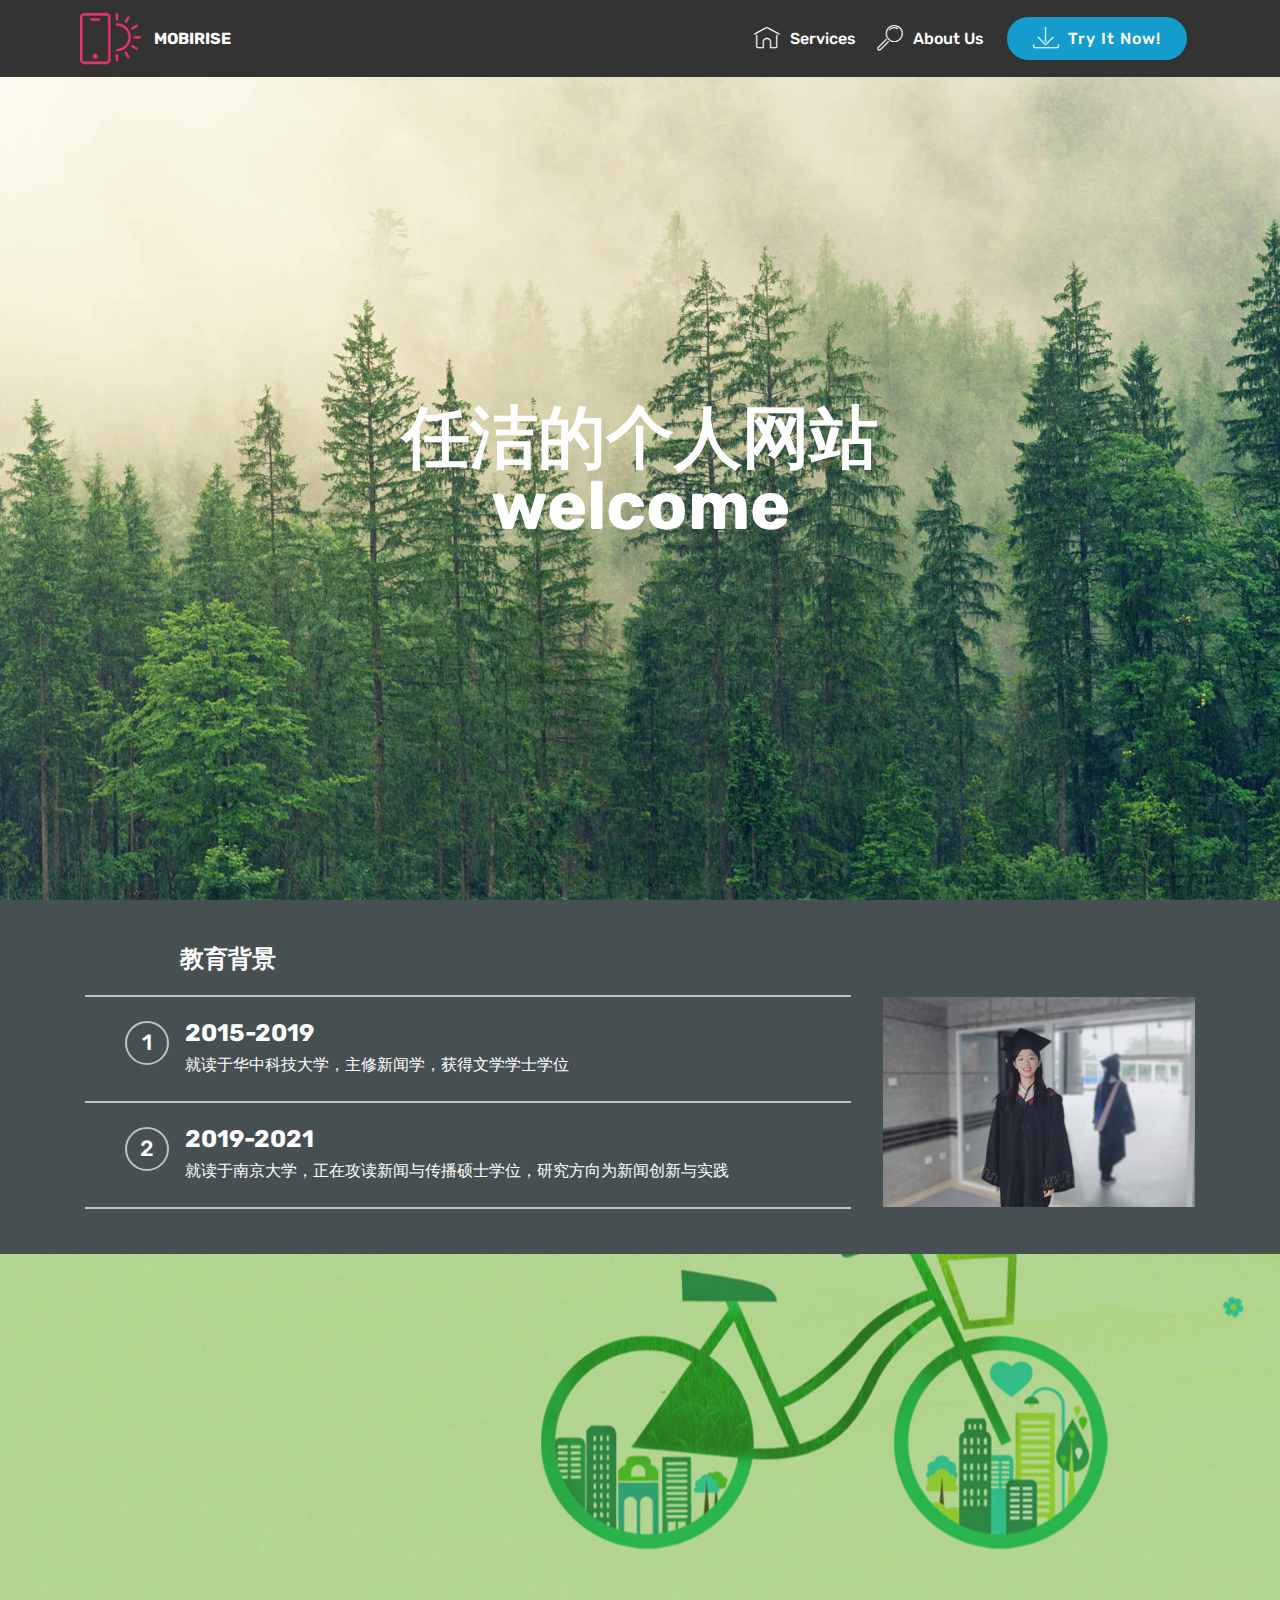
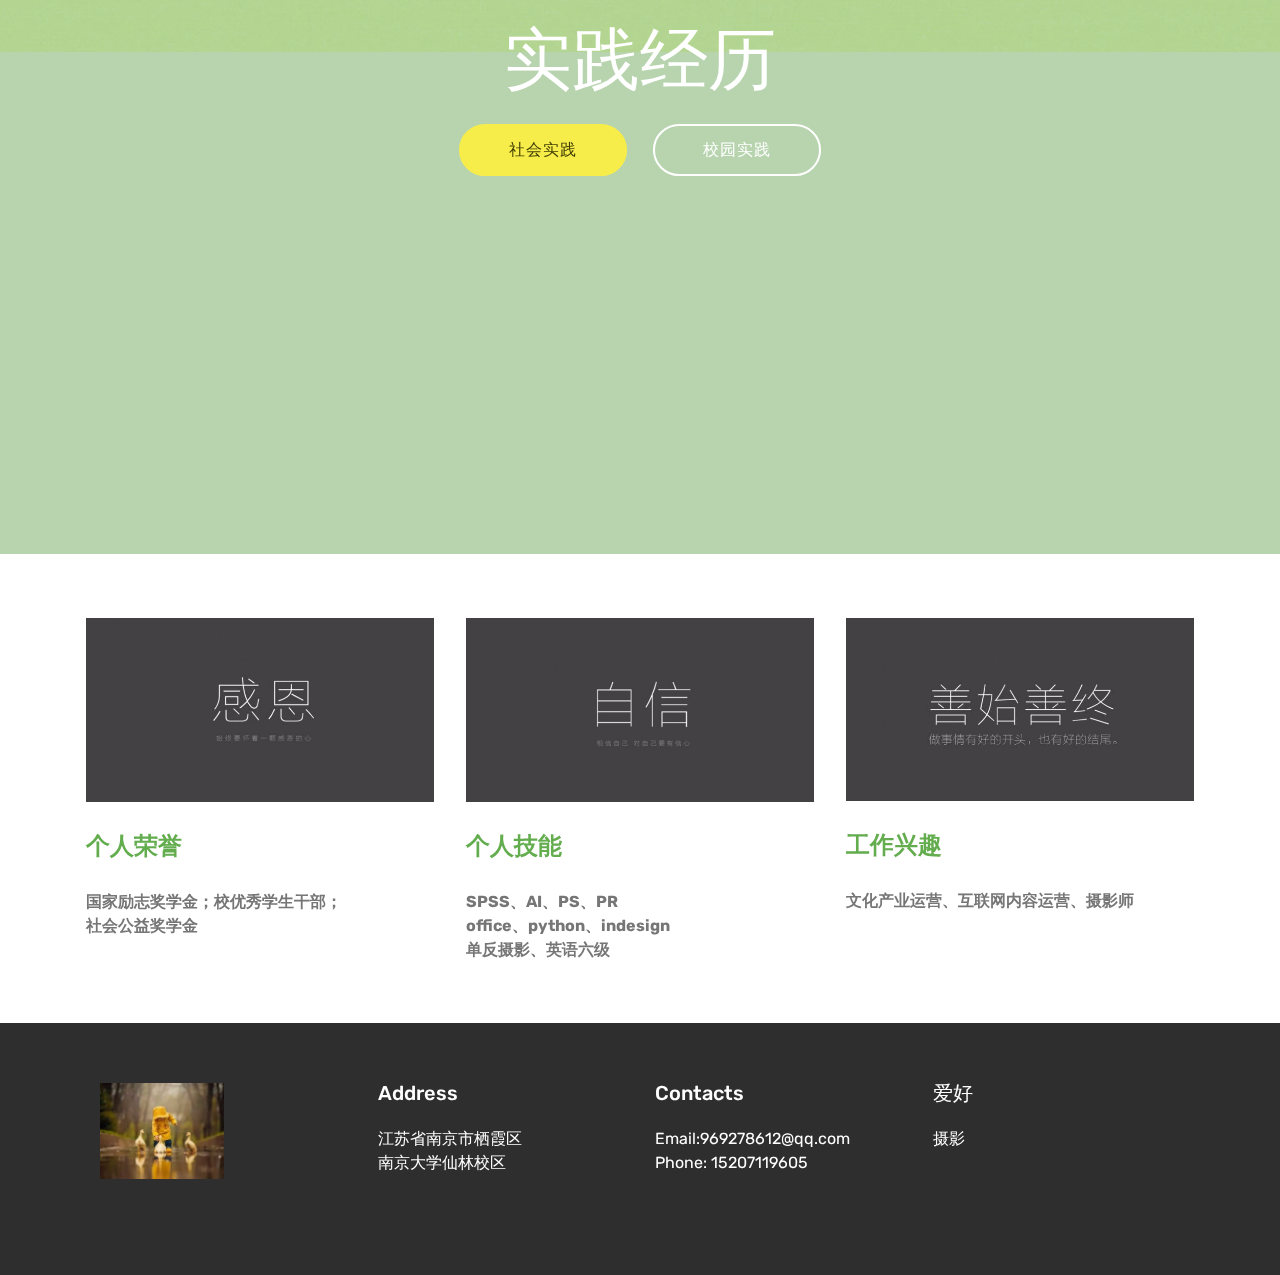
==== commit 8ce7152b: "create github pages" ====
--- a/index.html
+++ b/index.html
@@ -15,8 +15,8 @@
   <link rel="stylesheet" href="assets/bootstrap/css/bootstrap-grid.min.css">
   <link rel="stylesheet" href="assets/bootstrap/css/bootstrap-reboot.min.css">
   <link rel="stylesheet" href="assets/socicon/css/styles.css">
+  <link rel="stylesheet" href="assets/tether/tether.min.css">
   <link rel="stylesheet" href="assets/dropdown/css/style.css">
-  <link rel="stylesheet" href="assets/tether/tether.min.css">
   <link rel="stylesheet" href="assets/theme/css/style.css">
   <link rel="preload" as="style" href="assets/mobirise/css/mbr-additional.css"><link rel="stylesheet" href="assets/mobirise/css/mbr-additional.css" type="text/css">
   
@@ -76,7 +76,7 @@
     </nav>
 </section>
 
-<section class="engine"><a href="https://mobirise.info/j">website templates</a></section><section class="cid-qTkA127IK8 mbr-fullscreen" id="header2-1">
+<section class="engine"><a href="https://mobirise.info/z">best free html templates</a></section><section class="cid-qTkA127IK8 mbr-fullscreen" id="header2-1">
 
     
 
@@ -146,12 +146,24 @@
     </div>
 </section>
 
-<section class="carousel slide cid-rEnNmaTRHj" data-interval="false" id="slider1-3">
-
-    
-
-    <div class="full-screen"><div class="mbr-slider slide carousel" data-pause="true" data-keyboard="false" data-ride="false" data-interval="false"><ol class="carousel-indicators"><li data-app-prevent-settings="" data-target="#slider1-3" class=" active" data-slide-to="0"></li></ol><div class="carousel-inner" role="listbox"><div class="carousel-item slider-fullscreen-image active" data-bg-video-slide="false" style="background-image: url(assets/images/36117714ee19a878c820f30b60bba8d3-1920x1080.jpg);"><div class="container container-slide"><div class="image_wrapper"><div class="mbr-overlay" style="opacity: 0.2; background-color: rgb(99, 173, 79);"></div><img src="assets/images/36117714ee19a878c820f30b60bba8d3-1920x1080.jpg"><div class="carousel-caption justify-content-center"><div class="col-10 align-center"><h2 class="mbr-fonts-style display-1">实践经历</h2><div class="mbr-section-btn" buttons="0"> <a class="btn btn-success display-4" href="page1.html#testimonials4-c">社会实践</a> <a class="btn  btn-white-outline display-4" href="page2.html#testimonials4-d">校园实践</a></div></div></div></div></div></div></div><a data-app-prevent-settings="" class="carousel-control carousel-control-prev" role="button" data-slide="prev" href="#slider1-3"><span aria-hidden="true" class="mbri-left mbr-iconfont"></span><span class="sr-only">Previous</span></a><a data-app-prevent-settings="" class="carousel-control carousel-control-next" role="button" data-slide="next" href="#slider1-3"><span aria-hidden="true" class="mbri-right mbr-iconfont"></span><span class="sr-only">Next</span></a></div></div>
-
+<section class="header5 cid-rK43jkmYUd mbr-fullscreen mbr-parallax-background" id="header5-e">
+
+    
+
+    <div class="mbr-overlay" style="opacity: 0.4; background-color: rgb(99, 173, 79);">
+    </div>
+    <div class="container">
+        <div class="row justify-content-center">
+            <div class="mbr-white col-md-10">
+                <h1 class="mbr-section-title align-center pb-3 mbr-fonts-style display-1">实践经历</h1>
+                
+                <div class="mbr-section-btn align-center"><a class="btn btn-md btn-success display-4" href="page1.html#testimonials4-c">社会实践</a>
+                        <a class="btn btn-md btn-white-outline display-4" href="page2.html#testimonials4-d">校园实践</a></div>
+            </div>
+        </div>
+    </div>
+
+    
 </section>
 
 <section class="services1 cid-rEnZLCrXdR" id="services1-7">
@@ -265,16 +277,13 @@
   <script src="assets/popper/popper.min.js"></script>
   <script src="assets/bootstrap/js/bootstrap.min.js"></script>
   <script src="assets/smoothscroll/smooth-scroll.js"></script>
+  <script src="assets/tether/tether.min.js"></script>
+  <script src="assets/touchswipe/jquery.touch-swipe.min.js"></script>
+  <script src="assets/viewportchecker/jquery.viewportchecker.js"></script>
+  <script src="assets/parallax/jarallax.min.js"></script>
   <script src="assets/dropdown/js/nav-dropdown.js"></script>
   <script src="assets/dropdown/js/navbar-dropdown.js"></script>
-  <script src="assets/tether/tether.min.js"></script>
-  <script src="assets/viewportchecker/jquery.viewportchecker.js"></script>
-  <script src="assets/ytplayer/jquery.mb.ytplayer.min.js"></script>
-  <script src="assets/vimeoplayer/jquery.mb.vimeo_player.js"></script>
-  <script src="assets/bootstrapcarouselswipe/bootstrap-carousel-swipe.js"></script>
-  <script src="assets/touchswipe/jquery.touch-swipe.min.js"></script>
   <script src="assets/theme/js/script.js"></script>
-  <script src="assets/slidervideo/script.js"></script>
   
   
 </body>
--- a/assets/mobirise/css/mbr-additional.css
+++ b/assets/mobirise/css/mbr-additional.css
@@ -1173,246 +1173,8 @@
   color: #ffffff;
   text-align: left;
 }
-.cid-rEnNmaTRHj .modal-body .close {
-  background: #1b1b1b;
-}
-.cid-rEnNmaTRHj .modal-body .close span {
-  font-style: normal;
-}
-.cid-rEnNmaTRHj .carousel-inner > .active,
-.cid-rEnNmaTRHj .carousel-inner > .next,
-.cid-rEnNmaTRHj .carousel-inner > .prev {
-  display: table;
-}
-.cid-rEnNmaTRHj .carousel-control .icon-next,
-.cid-rEnNmaTRHj .carousel-control .icon-prev {
-  margin-top: -18px;
-  font-size: 40px;
-  line-height: 27px;
-}
-.cid-rEnNmaTRHj .carousel-control:hover {
-  background: #1b1b1b;
-  color: #fff;
-  opacity: 1;
-}
-@media (max-width: 767px) {
-  .cid-rEnNmaTRHj .container .carousel-control {
-    margin-bottom: 0;
-  }
-}
-.cid-rEnNmaTRHj .boxed-slider {
-  position: relative;
-  padding: 93px 0;
-}
-.cid-rEnNmaTRHj .boxed-slider > div {
-  position: relative;
-}
-.cid-rEnNmaTRHj .container img {
-  width: 100%;
-}
-.cid-rEnNmaTRHj .container img + .row {
-  position: absolute;
-  top: 50%;
-  left: 0;
-  right: 0;
-  -webkit-transform: translateY(-50%);
-  -moz-transform: translateY(-50%);
-  transform: translateY(-50%);
-  z-index: 2;
-}
-.cid-rEnNmaTRHj .mbr-section {
-  padding: 0;
-  background-attachment: scroll;
-}
-.cid-rEnNmaTRHj .mbr-table-cell {
-  padding: 0;
-}
-.cid-rEnNmaTRHj .container .carousel-indicators {
-  margin-bottom: 3px;
-}
-.cid-rEnNmaTRHj .carousel-caption {
-  top: 50%;
-  right: 0;
-  bottom: auto;
-  left: 0;
-  display: -webkit-flex;
-  align-items: center;
-  -webkit-transform: translateY(-50%);
-  transform: translateY(-50%);
-  -webkit-align-items: center;
-}
-.cid-rEnNmaTRHj .mbr-overlay {
-  z-index: 1;
-}
-.cid-rEnNmaTRHj .container-slide.container {
-  min-width: 100%;
-  min-height: 100vh;
-  padding: 0;
-}
-.cid-rEnNmaTRHj .carousel-item {
-  background-position: 50% 50%;
-  background-repeat: no-repeat;
-  background-size: cover;
-  -o-transition: -o-transform 0.6s ease-in-out;
-  -webkit-transition: -webkit-transform 0.6s ease-in-out;
-  transition: transform 0.6s ease-in-out, -webkit-transform 0.6s ease-in-out, -o-transform 0.6s ease-in-out;
-  -webkit-backface-visibility: hidden;
-  backface-visibility: hidden;
-  -webkit-perspective: 1000px;
-  perspective: 1000px;
-}
-@media (max-width: 576px) {
-  .cid-rEnNmaTRHj .carousel-item .container {
-    width: 100%;
-  }
-}
-.cid-rEnNmaTRHj .carousel-item-next.carousel-item-left,
-.cid-rEnNmaTRHj .carousel-item-prev.carousel-item-right {
-  -webkit-transform: translate3d(0, 0, 0);
-  transform: translate3d(0, 0, 0);
-}
-.cid-rEnNmaTRHj .active.carousel-item-right,
-.cid-rEnNmaTRHj .carousel-item-next {
-  -webkit-transform: translate3d(100%, 0, 0);
-  transform: translate3d(100%, 0, 0);
-}
-.cid-rEnNmaTRHj .active.carousel-item-left,
-.cid-rEnNmaTRHj .carousel-item-prev {
-  -webkit-transform: translate3d(-100%, 0, 0);
-  transform: translate3d(-100%, 0, 0);
-}
-.cid-rEnNmaTRHj .mbr-slider .carousel-control {
-  top: 50%;
-  width: 70px;
-  height: 70px;
-  margin-top: -1.5rem;
-  font-size: 35px;
-  background-color: rgba(0, 0, 0, 0.5);
-  border: 2px solid #fff;
-  border-radius: 50%;
-  transition: all .3s;
-}
-.cid-rEnNmaTRHj .mbr-slider .carousel-control.carousel-control-prev {
-  left: 0;
-  margin-left: 2.5rem;
-}
-.cid-rEnNmaTRHj .mbr-slider .carousel-control.carousel-control-next {
-  right: 0;
-  margin-right: 2.5rem;
-}
-.cid-rEnNmaTRHj .mbr-slider .carousel-control .mbr-iconfont {
-  font-size: 2rem;
-}
-@media (max-width: 767px) {
-  .cid-rEnNmaTRHj .mbr-slider .carousel-control {
-    top: auto;
-    bottom: 1rem;
-  }
-}
-.cid-rEnNmaTRHj .mbr-slider .carousel-indicators {
-  position: absolute;
-  bottom: 0;
-  margin-bottom: 1.5rem !important;
-}
-.cid-rEnNmaTRHj .mbr-slider .carousel-indicators li {
-  max-width: 20px;
-  width: 20px;
-  height: 20px;
-  max-height: 20px;
-  margin: 3px;
-  background-color: rgba(0, 0, 0, 0.5);
-  border: 2px solid #fff;
-  border-radius: 50%;
-  opacity: .5;
-  transition: all .3s;
-}
-.cid-rEnNmaTRHj .mbr-slider .carousel-indicators li.active,
-.cid-rEnNmaTRHj .mbr-slider .carousel-indicators li:hover {
-  opacity: .9;
-}
-.cid-rEnNmaTRHj .mbr-slider .carousel-indicators li::after,
-.cid-rEnNmaTRHj .mbr-slider .carousel-indicators li::before {
-  content: none;
-}
-.cid-rEnNmaTRHj .mbr-slider .carousel-indicators.ie-fix {
-  left: 50%;
-  display: block;
-  width: 60%;
-  margin-left: -30%;
-  text-align: center;
-}
-@media (max-width: 576px) {
-  .cid-rEnNmaTRHj .mbr-slider .carousel-indicators {
-    display: none !important;
-  }
-}
-.cid-rEnNmaTRHj .mbr-slider > .container img {
-  width: 100%;
-}
-.cid-rEnNmaTRHj .mbr-slider > .container img + .row {
-  position: absolute;
-  top: 50%;
-  right: 0;
-  left: 0;
-  z-index: 2;
-  -moz-transform: translateY(-50%);
-  -webkit-transform: translateY(-50%);
-  transform: translateY(-50%);
-}
-.cid-rEnNmaTRHj .mbr-slider > .container .carousel-indicators {
-  margin-bottom: 3px;
-}
-@media (max-width: 576px) {
-  .cid-rEnNmaTRHj .mbr-slider > .container .carousel-control {
-    margin-bottom: 0;
-  }
-}
-.cid-rEnNmaTRHj .mbr-slider .mbr-section {
-  padding: 0;
-  background-attachment: scroll;
-}
-.cid-rEnNmaTRHj .mbr-slider .mbr-table-cell {
-  padding: 0;
-}
-.cid-rEnNmaTRHj .carousel-item .container.container-slide {
-  position: initial;
-  width: auto;
-  min-height: 0;
-}
-.cid-rEnNmaTRHj .full-screen .slider-fullscreen-image {
-  min-height: 100vh;
-  background-repeat: no-repeat;
-  background-position: 50% 50%;
-  background-size: cover;
-}
-.cid-rEnNmaTRHj .full-screen .slider-fullscreen-image.active {
-  display: -o-flex;
-}
-.cid-rEnNmaTRHj .full-screen .container {
-  width: auto;
-  padding-right: 0;
-  padding-left: 0;
-}
-.cid-rEnNmaTRHj .full-screen .carousel-item .container.container-slide {
-  width: 100%;
-  min-height: 100vh;
-  padding: 0;
-}
-.cid-rEnNmaTRHj .full-screen .carousel-item .container.container-slide img {
-  display: none;
-}
-.cid-rEnNmaTRHj .mbr-background-video-preview {
-  position: absolute;
-  top: 0;
-  right: 0;
-  bottom: 0;
-  left: 0;
-}
-.cid-rEnNmaTRHj .mbr-overlay ~ .container-slide {
-  z-index: auto;
-}
-.cid-rEnNmaTRHj H2 {
-  text-align: center;
+.cid-rK43jkmYUd {
+  background-image: url("../../../assets/images/36117714ee19a878c820f30b60bba8d3-1920x1080.jpg");
 }
 .cid-rEnZLCrXdR {
   padding-top: 0px;
--- a/assets/mobirise/css/mbr-additional.css
+++ b/assets/mobirise/css/mbr-additional.css
@@ -1173,246 +1173,8 @@
   color: #ffffff;
   text-align: left;
 }
-.cid-rEnNmaTRHj .modal-body .close {
-  background: #1b1b1b;
-}
-.cid-rEnNmaTRHj .modal-body .close span {
-  font-style: normal;
-}
-.cid-rEnNmaTRHj .carousel-inner > .active,
-.cid-rEnNmaTRHj .carousel-inner > .next,
-.cid-rEnNmaTRHj .carousel-inner > .prev {
-  display: table;
-}
-.cid-rEnNmaTRHj .carousel-control .icon-next,
-.cid-rEnNmaTRHj .carousel-control .icon-prev {
-  margin-top: -18px;
-  font-size: 40px;
-  line-height: 27px;
-}
-.cid-rEnNmaTRHj .carousel-control:hover {
-  background: #1b1b1b;
-  color: #fff;
-  opacity: 1;
-}
-@media (max-width: 767px) {
-  .cid-rEnNmaTRHj .container .carousel-control {
-    margin-bottom: 0;
-  }
-}
-.cid-rEnNmaTRHj .boxed-slider {
-  position: relative;
-  padding: 93px 0;
-}
-.cid-rEnNmaTRHj .boxed-slider > div {
-  position: relative;
-}
-.cid-rEnNmaTRHj .container img {
-  width: 100%;
-}
-.cid-rEnNmaTRHj .container img + .row {
-  position: absolute;
-  top: 50%;
-  left: 0;
-  right: 0;
-  -webkit-transform: translateY(-50%);
-  -moz-transform: translateY(-50%);
-  transform: translateY(-50%);
-  z-index: 2;
-}
-.cid-rEnNmaTRHj .mbr-section {
-  padding: 0;
-  background-attachment: scroll;
-}
-.cid-rEnNmaTRHj .mbr-table-cell {
-  padding: 0;
-}
-.cid-rEnNmaTRHj .container .carousel-indicators {
-  margin-bottom: 3px;
-}
-.cid-rEnNmaTRHj .carousel-caption {
-  top: 50%;
-  right: 0;
-  bottom: auto;
-  left: 0;
-  display: -webkit-flex;
-  align-items: center;
-  -webkit-transform: translateY(-50%);
-  transform: translateY(-50%);
-  -webkit-align-items: center;
-}
-.cid-rEnNmaTRHj .mbr-overlay {
-  z-index: 1;
-}
-.cid-rEnNmaTRHj .container-slide.container {
-  min-width: 100%;
-  min-height: 100vh;
-  padding: 0;
-}
-.cid-rEnNmaTRHj .carousel-item {
-  background-position: 50% 50%;
-  background-repeat: no-repeat;
-  background-size: cover;
-  -o-transition: -o-transform 0.6s ease-in-out;
-  -webkit-transition: -webkit-transform 0.6s ease-in-out;
-  transition: transform 0.6s ease-in-out, -webkit-transform 0.6s ease-in-out, -o-transform 0.6s ease-in-out;
-  -webkit-backface-visibility: hidden;
-  backface-visibility: hidden;
-  -webkit-perspective: 1000px;
-  perspective: 1000px;
-}
-@media (max-width: 576px) {
-  .cid-rEnNmaTRHj .carousel-item .container {
-    width: 100%;
-  }
-}
-.cid-rEnNmaTRHj .carousel-item-next.carousel-item-left,
-.cid-rEnNmaTRHj .carousel-item-prev.carousel-item-right {
-  -webkit-transform: translate3d(0, 0, 0);
-  transform: translate3d(0, 0, 0);
-}
-.cid-rEnNmaTRHj .active.carousel-item-right,
-.cid-rEnNmaTRHj .carousel-item-next {
-  -webkit-transform: translate3d(100%, 0, 0);
-  transform: translate3d(100%, 0, 0);
-}
-.cid-rEnNmaTRHj .active.carousel-item-left,
-.cid-rEnNmaTRHj .carousel-item-prev {
-  -webkit-transform: translate3d(-100%, 0, 0);
-  transform: translate3d(-100%, 0, 0);
-}
-.cid-rEnNmaTRHj .mbr-slider .carousel-control {
-  top: 50%;
-  width: 70px;
-  height: 70px;
-  margin-top: -1.5rem;
-  font-size: 35px;
-  background-color: rgba(0, 0, 0, 0.5);
-  border: 2px solid #fff;
-  border-radius: 50%;
-  transition: all .3s;
-}
-.cid-rEnNmaTRHj .mbr-slider .carousel-control.carousel-control-prev {
-  left: 0;
-  margin-left: 2.5rem;
-}
-.cid-rEnNmaTRHj .mbr-slider .carousel-control.carousel-control-next {
-  right: 0;
-  margin-right: 2.5rem;
-}
-.cid-rEnNmaTRHj .mbr-slider .carousel-control .mbr-iconfont {
-  font-size: 2rem;
-}
-@media (max-width: 767px) {
-  .cid-rEnNmaTRHj .mbr-slider .carousel-control {
-    top: auto;
-    bottom: 1rem;
-  }
-}
-.cid-rEnNmaTRHj .mbr-slider .carousel-indicators {
-  position: absolute;
-  bottom: 0;
-  margin-bottom: 1.5rem !important;
-}
-.cid-rEnNmaTRHj .mbr-slider .carousel-indicators li {
-  max-width: 20px;
-  width: 20px;
-  height: 20px;
-  max-height: 20px;
-  margin: 3px;
-  background-color: rgba(0, 0, 0, 0.5);
-  border: 2px solid #fff;
-  border-radius: 50%;
-  opacity: .5;
-  transition: all .3s;
-}
-.cid-rEnNmaTRHj .mbr-slider .carousel-indicators li.active,
-.cid-rEnNmaTRHj .mbr-slider .carousel-indicators li:hover {
-  opacity: .9;
-}
-.cid-rEnNmaTRHj .mbr-slider .carousel-indicators li::after,
-.cid-rEnNmaTRHj .mbr-slider .carousel-indicators li::before {
-  content: none;
-}
-.cid-rEnNmaTRHj .mbr-slider .carousel-indicators.ie-fix {
-  left: 50%;
-  display: block;
-  width: 60%;
-  margin-left: -30%;
-  text-align: center;
-}
-@media (max-width: 576px) {
-  .cid-rEnNmaTRHj .mbr-slider .carousel-indicators {
-    display: none !important;
-  }
-}
-.cid-rEnNmaTRHj .mbr-slider > .container img {
-  width: 100%;
-}
-.cid-rEnNmaTRHj .mbr-slider > .container img + .row {
-  position: absolute;
-  top: 50%;
-  right: 0;
-  left: 0;
-  z-index: 2;
-  -moz-transform: translateY(-50%);
-  -webkit-transform: translateY(-50%);
-  transform: translateY(-50%);
-}
-.cid-rEnNmaTRHj .mbr-slider > .container .carousel-indicators {
-  margin-bottom: 3px;
-}
-@media (max-width: 576px) {
-  .cid-rEnNmaTRHj .mbr-slider > .container .carousel-control {
-    margin-bottom: 0;
-  }
-}
-.cid-rEnNmaTRHj .mbr-slider .mbr-section {
-  padding: 0;
-  background-attachment: scroll;
-}
-.cid-rEnNmaTRHj .mbr-slider .mbr-table-cell {
-  padding: 0;
-}
-.cid-rEnNmaTRHj .carousel-item .container.container-slide {
-  position: initial;
-  width: auto;
-  min-height: 0;
-}
-.cid-rEnNmaTRHj .full-screen .slider-fullscreen-image {
-  min-height: 100vh;
-  background-repeat: no-repeat;
-  background-position: 50% 50%;
-  background-size: cover;
-}
-.cid-rEnNmaTRHj .full-screen .slider-fullscreen-image.active {
-  display: -o-flex;
-}
-.cid-rEnNmaTRHj .full-screen .container {
-  width: auto;
-  padding-right: 0;
-  padding-left: 0;
-}
-.cid-rEnNmaTRHj .full-screen .carousel-item .container.container-slide {
-  width: 100%;
-  min-height: 100vh;
-  padding: 0;
-}
-.cid-rEnNmaTRHj .full-screen .carousel-item .container.container-slide img {
-  display: none;
-}
-.cid-rEnNmaTRHj .mbr-background-video-preview {
-  position: absolute;
-  top: 0;
-  right: 0;
-  bottom: 0;
-  left: 0;
-}
-.cid-rEnNmaTRHj .mbr-overlay ~ .container-slide {
-  z-index: auto;
-}
-.cid-rEnNmaTRHj H2 {
-  text-align: center;
+.cid-rK43jkmYUd {
+  background-image: url("../../../assets/images/36117714ee19a878c820f30b60bba8d3-1920x1080.jpg");
 }
 .cid-rEnZLCrXdR {
   padding-top: 0px;
